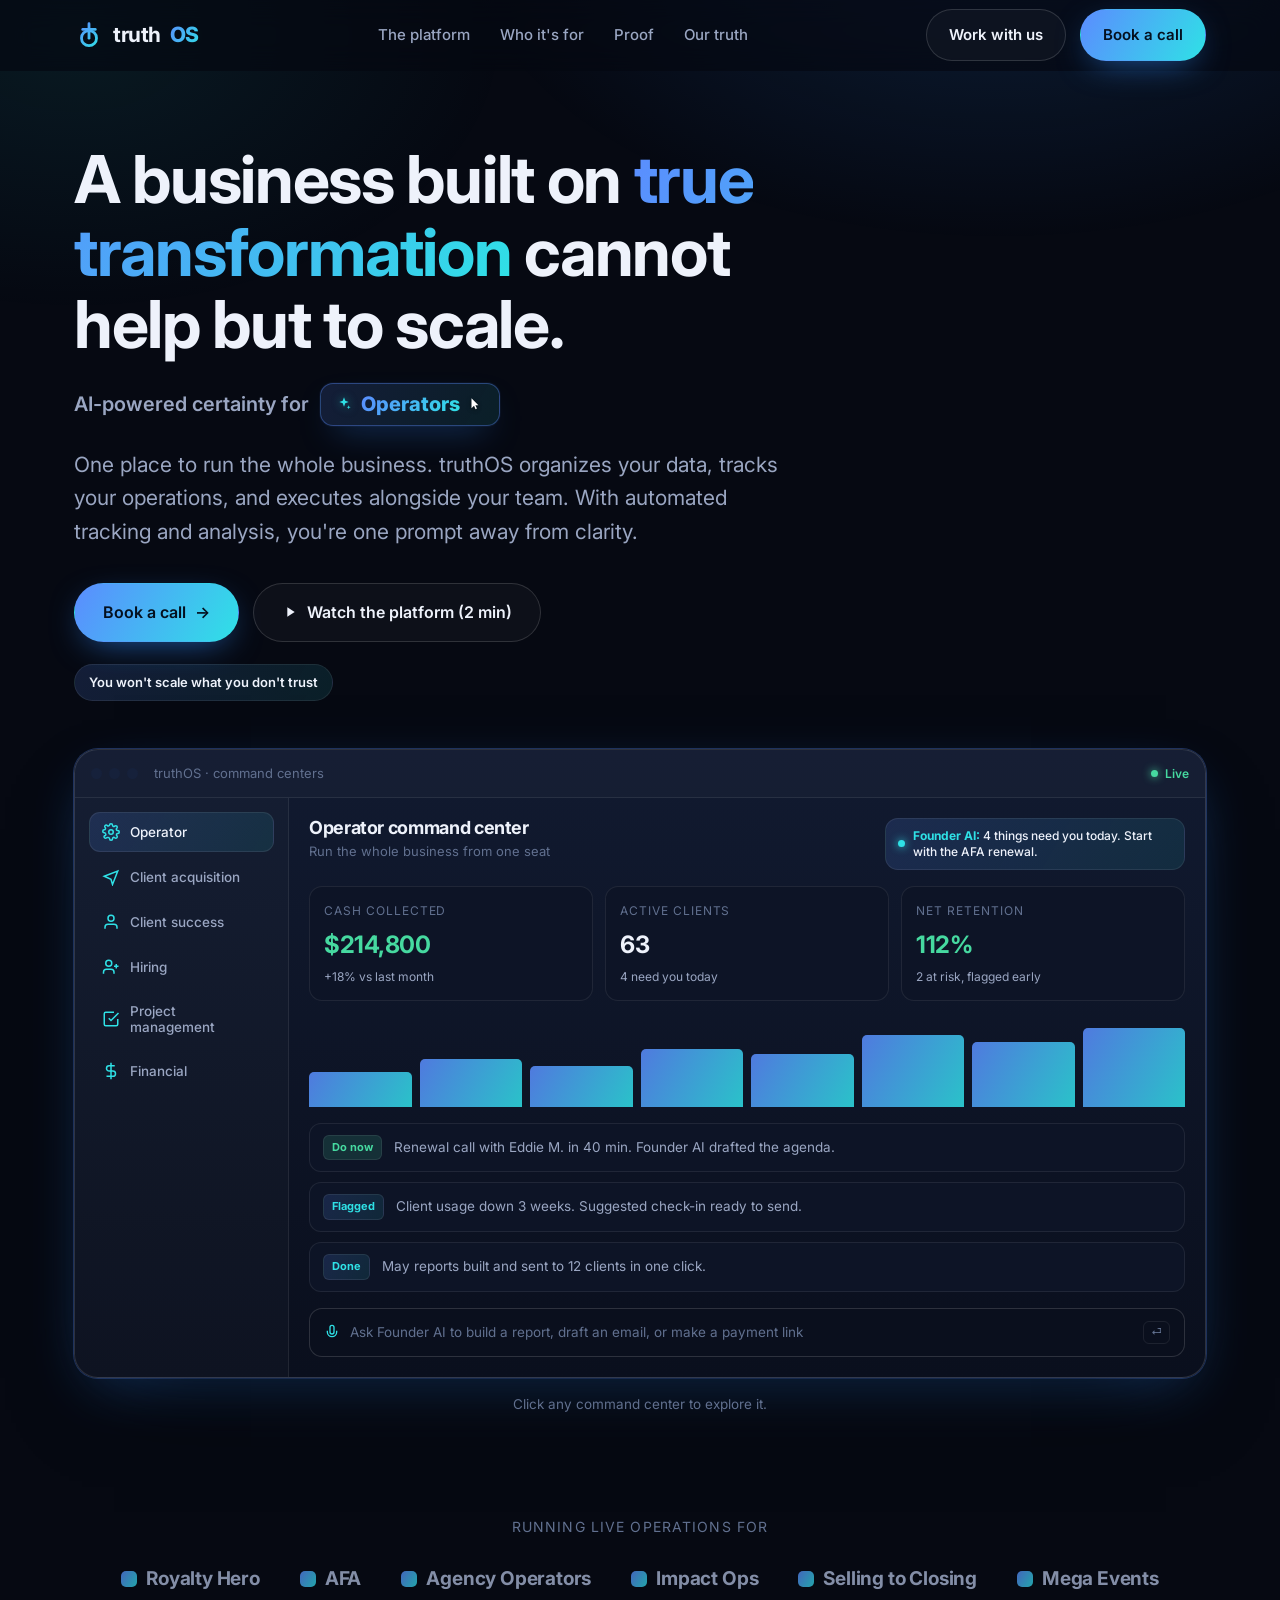
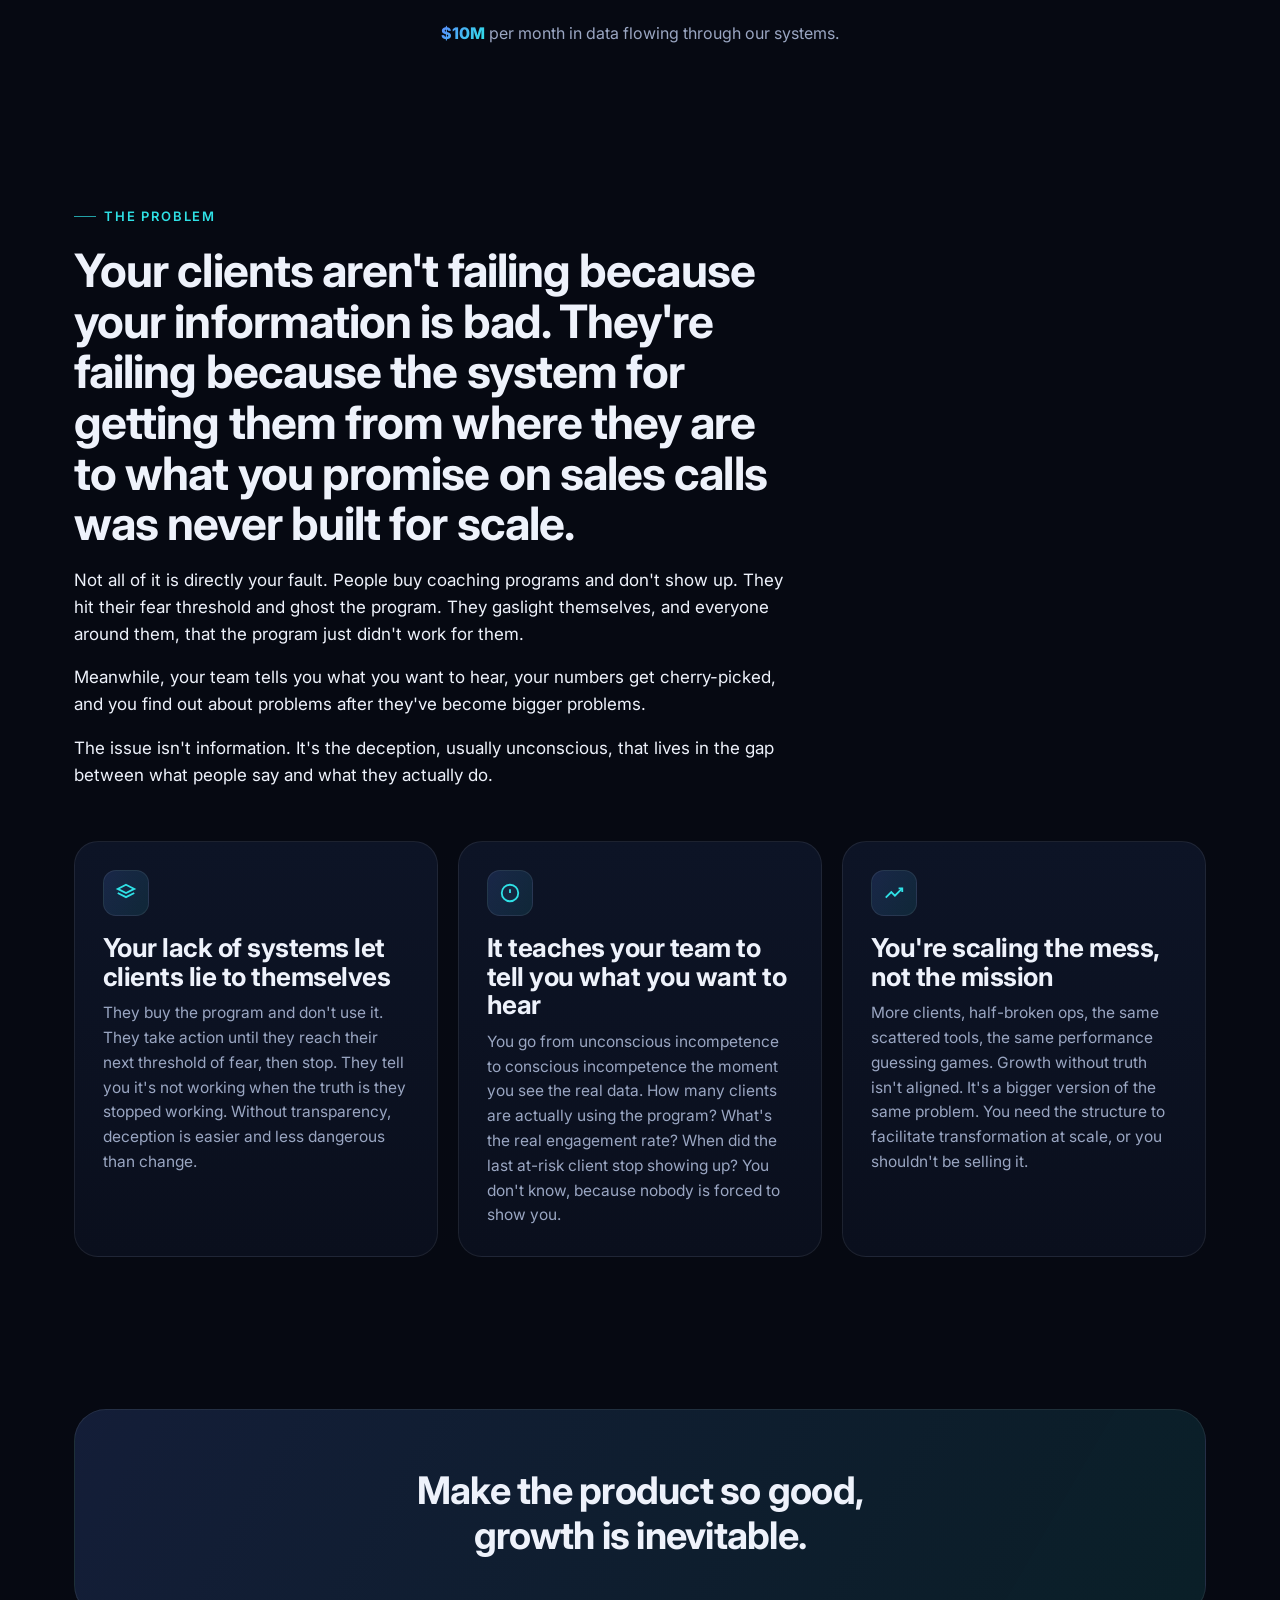
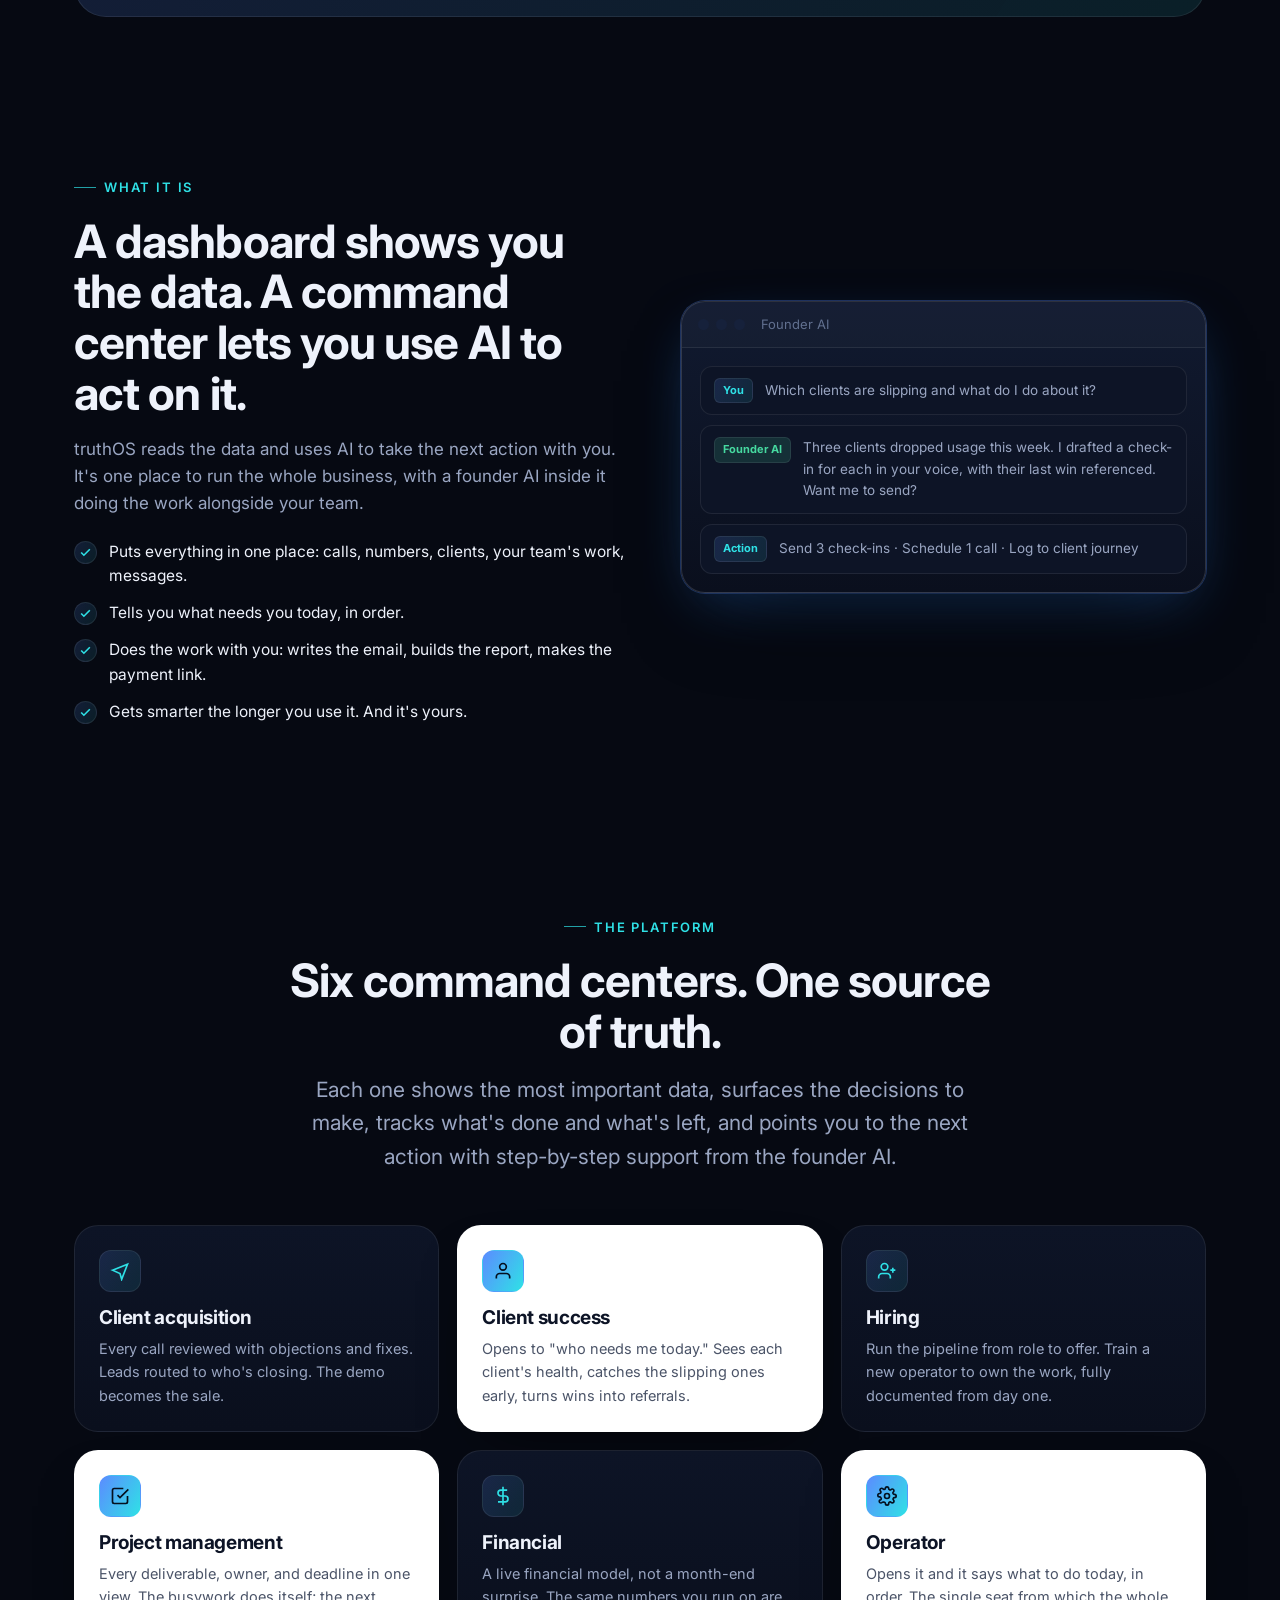
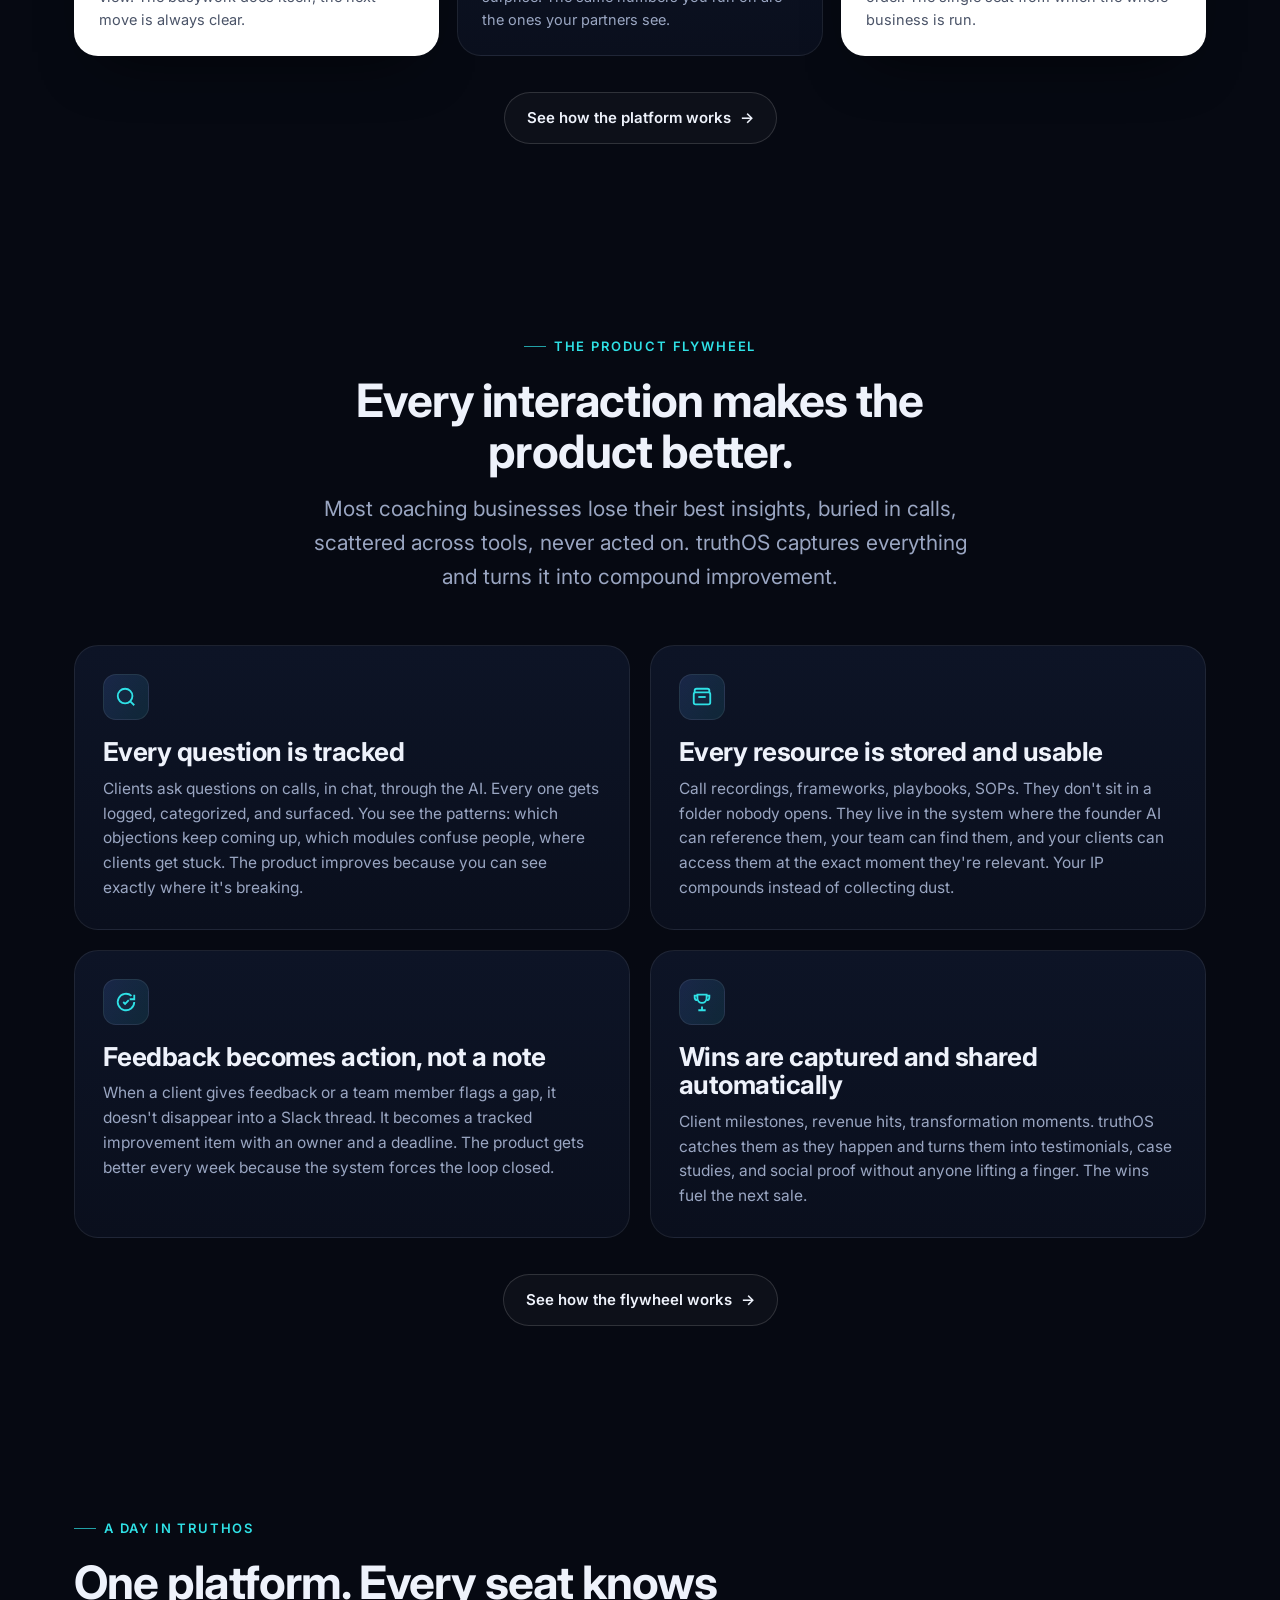
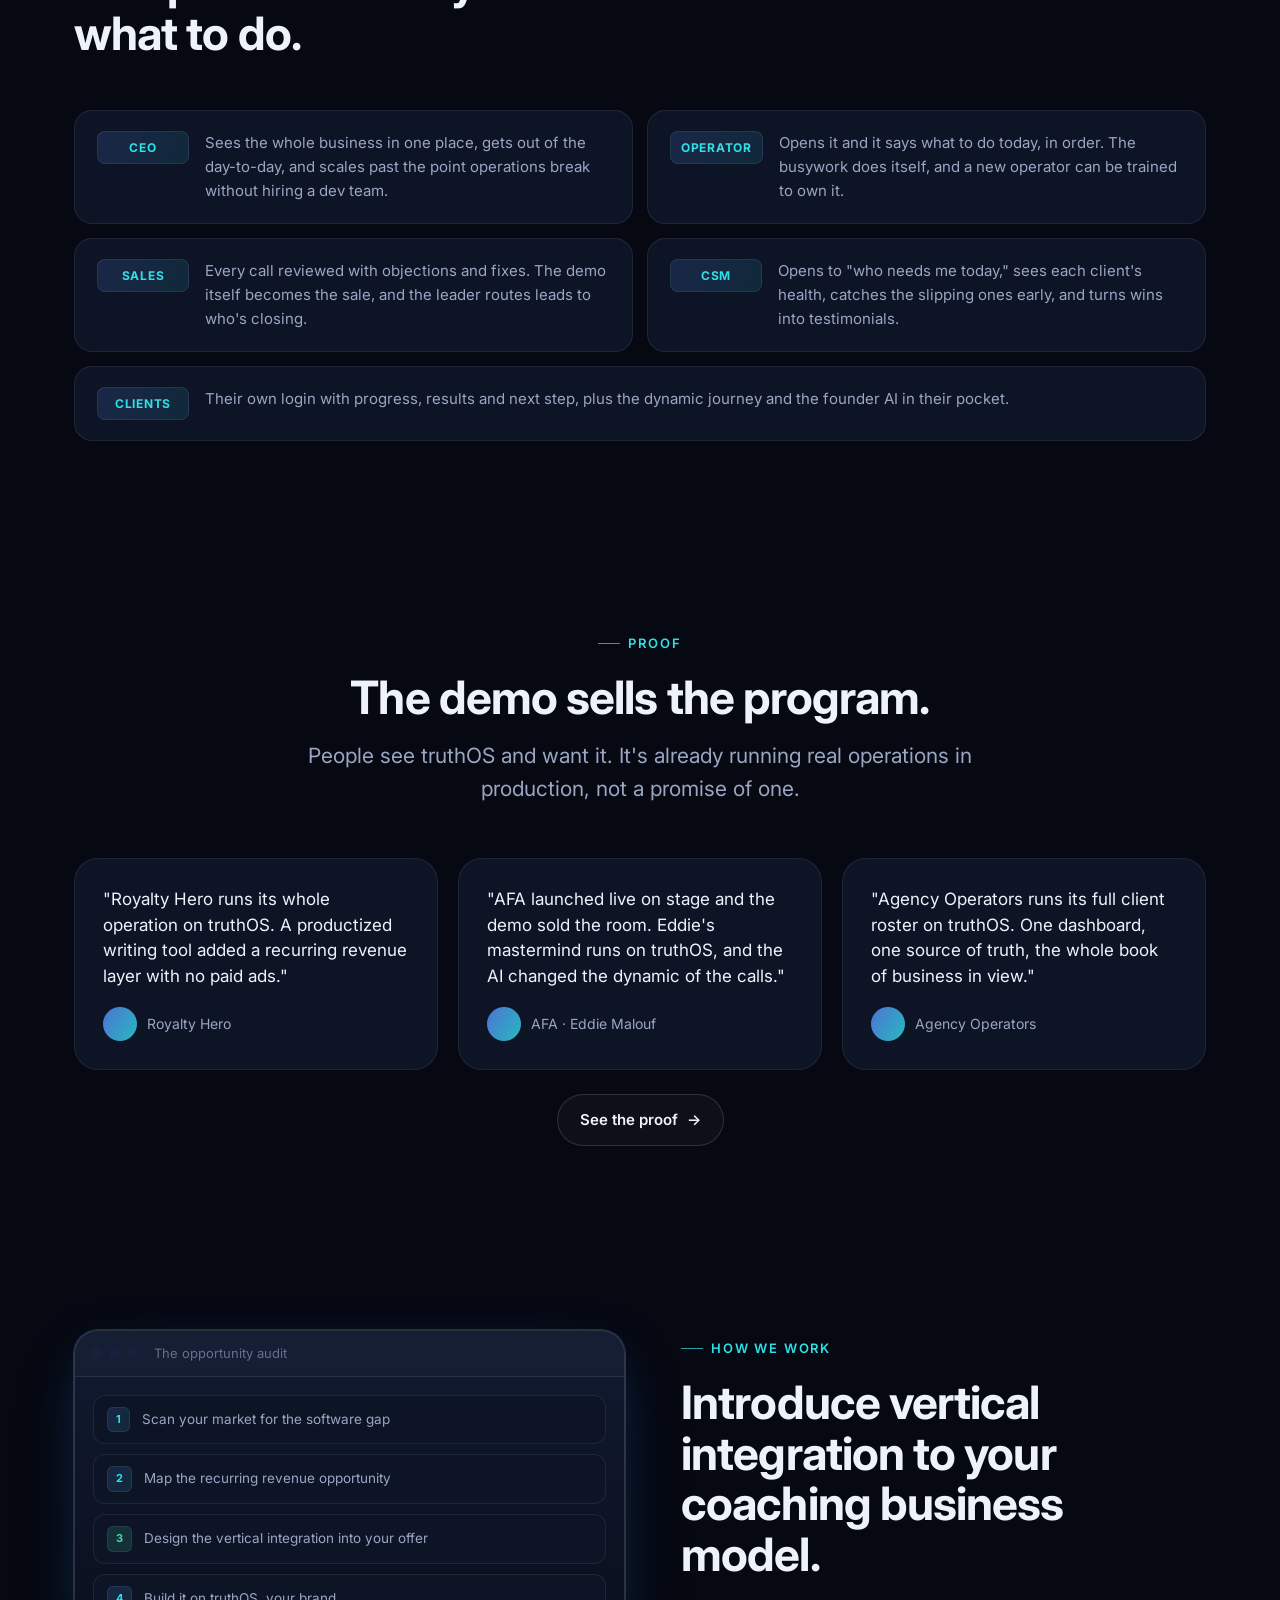
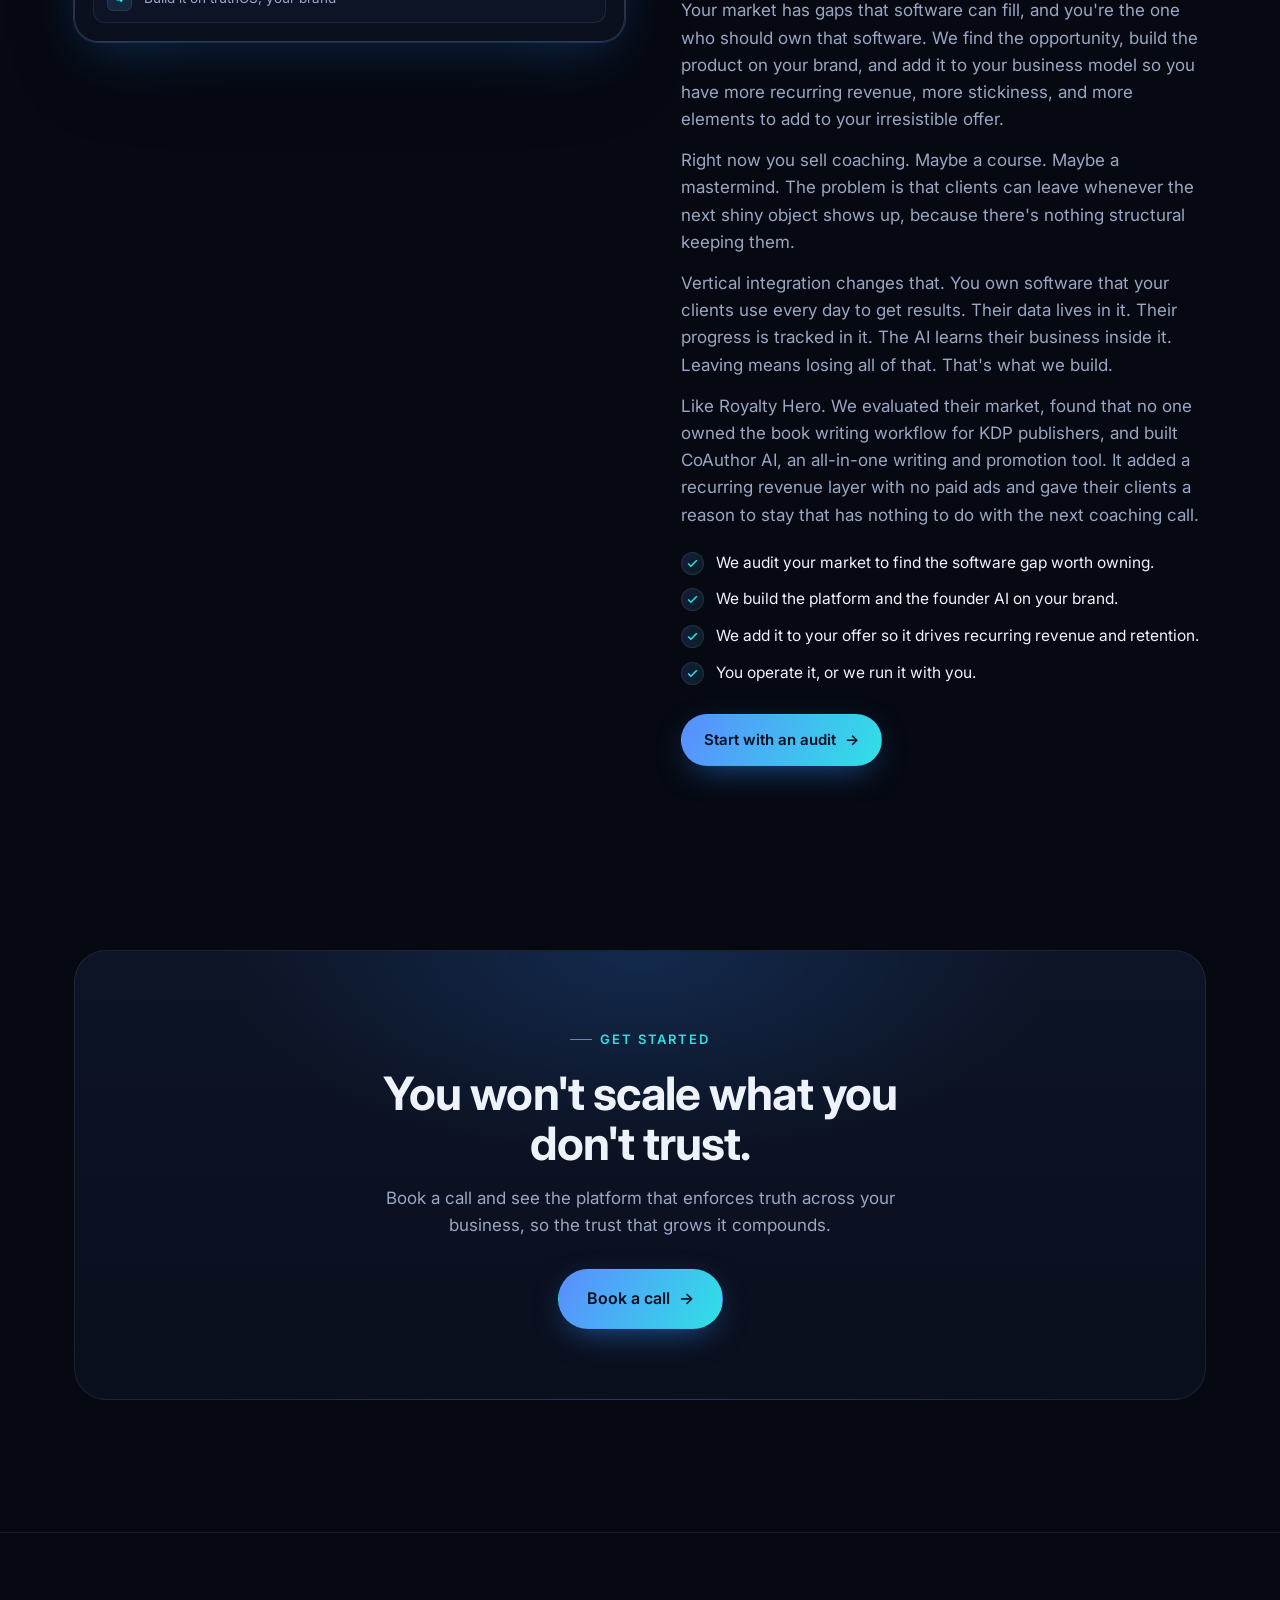
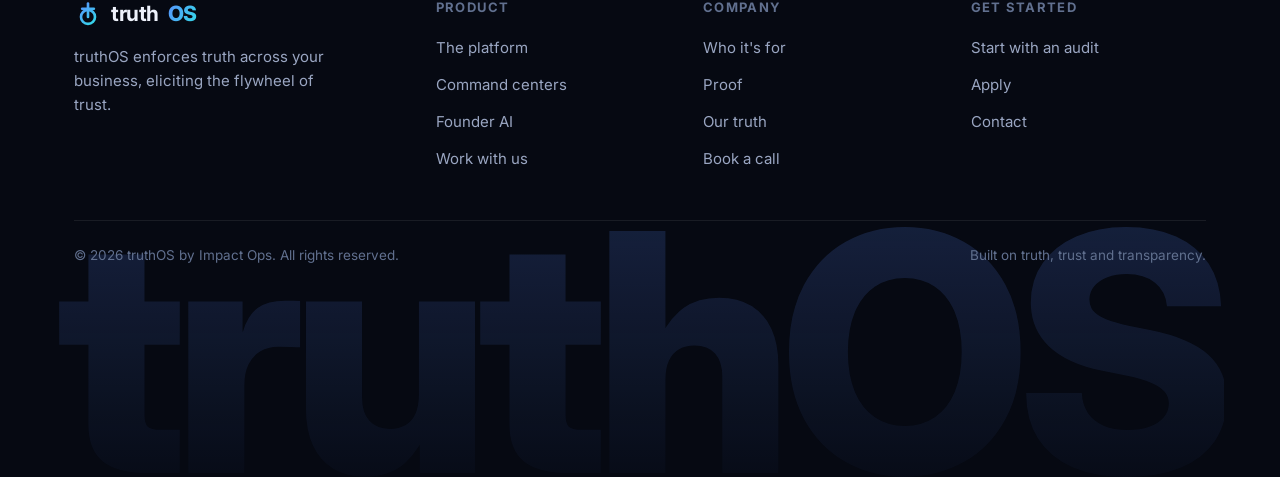
==== website/preview/index.html @ f16d533a "Mix white-backed cards into the command-center grid to break up the dark wall Co-Authored-By: Claude" ====
<!DOCTYPE html>
<html lang="en">
<head>
  <meta charset="UTF-8" />
  <meta name="viewport" content="width=device-width, initial-scale=1.0" />
  <title>truthOS · built on truth, trust and transparency</title>
  <meta name="description" content="One place to run your coaching or agency business, with AI that helps you run it. truthOS enforces truth across your business, eliciting the flywheel of trust." />
  <link rel="preconnect" href="https://fonts.googleapis.com" />
  <link rel="preconnect" href="https://fonts.gstatic.com" crossorigin />
  <link href="https://fonts.googleapis.com/css2?family=Inter:wght@400;500;600;700;800&display=swap" rel="stylesheet" />
  <style>
/* ============================================================
   truthOS marketing site
   truthOS branding (dark navy + blue/cyan) on a Viktor-style
   structure: contained hero panel + overlapping product card,
   rounded cards, big gradient statement blocks, footer wordmark.
   ============================================================ */

/* ---------- Design tokens ---------- */
:root {
  /* Surfaces */
  --bg:        #060912;
  --bg-1:      #0a0f1d;
  --panel:     #0d1426;
  --panel-2:   #111a30;
  --panel-3:   #16213b;

  /* Lines */
  --line:      rgba(255, 255, 255, 0.08);
  --line-2:    rgba(255, 255, 255, 0.14);

  /* Text */
  --text:      #eef2fb;
  --muted:     #9aa6c2;
  --faint:     #61708f;

  /* truthOS blue */
  --blue:      #4f8cff;
  --cyan:      #2fe1e6;
  --grad:      linear-gradient(120deg, #5b8cff 0%, #2fe1e6 100%);
  --grad-soft: linear-gradient(120deg, rgba(91,140,255,0.16), rgba(47,225,230,0.10));
  --blue-glow: 0 0 0 1px rgba(91,140,255,0.30), 0 18px 60px -22px rgba(47,140,255,0.55);

  /* Status */
  --good:      #46d9a0;
  --warn:      #f5b452;
  --bad:       #ff6b7a;

  /* Geometry (Viktor-style rounded) */
  --r-sm: 12px;
  --r:    18px;
  --r-lg: 24px;
  --r-xl: 32px;

  --maxw: 1180px;
  --pad:  24px;

  --shadow:    0 40px 90px -40px rgba(0,0,0,0.8);
  --shadow-sm: 0 24px 60px -34px rgba(0,0,0,0.75);

  --font: "Inter", -apple-system, BlinkMacSystemFont, "Segoe UI", Roboto,
          Helvetica, Arial, sans-serif;
  --font-head: var(--font);
}

/* ---------- Reset ---------- */
*, *::before, *::after { box-sizing: border-box; margin: 0; padding: 0; }
html { scroll-behavior: smooth; -webkit-text-size-adjust: 100%; }
body {
  font-family: var(--font);
  background: var(--bg);
  color: var(--text);
  line-height: 1.6;
  font-size: 17px;
  -webkit-font-smoothing: antialiased;
  text-rendering: optimizeLegibility;
  overflow-x: hidden;
}
body::before {
  content: ""; position: fixed; inset: 0; z-index: -1; pointer-events: none;
  background:
    radial-gradient(900px 520px at 78% -8%, rgba(47,140,255,0.16), transparent 60%),
    radial-gradient(720px 460px at 6% 4%, rgba(47,225,230,0.08), transparent 60%);
}
a { color: inherit; text-decoration: none; }
img, svg { display: block; max-width: 100%; }
ul { list-style: none; }

/* ---------- Layout ---------- */
.wrap { width: 100%; max-width: var(--maxw); margin: 0 auto; padding: 0 var(--pad); }
section { position: relative; }
.section { padding: 92px 0; }
.section-sm { padding: 60px 0; }

.eyebrow {
  display: inline-flex; align-items: center; gap: 8px;
  font-size: 13px; font-weight: 600; letter-spacing: 0.14em;
  text-transform: uppercase; color: var(--cyan); margin-bottom: 18px;
}
.eyebrow::before { content: ""; width: 22px; height: 1px; background: var(--cyan); opacity: 0.7; }

h1, h2, h3, h4 { line-height: 1.1; font-weight: 700; letter-spacing: -0.02em; }
h1 { font-size: clamp(40px, 6vw, 66px); }
h2 { font-size: clamp(30px, 4vw, 46px); }
h3 { font-size: clamp(21px, 2.4vw, 26px); }

.lead { font-size: clamp(18px, 2vw, 21px); color: var(--muted); }
.muted { color: var(--muted); }
.faint { color: var(--faint); }
.center { text-align: center; }
.mx-auto { margin-left: auto; margin-right: auto; }
.maxw-680 { max-width: 680px; }
.maxw-760 { max-width: 760px; }
.gradient-text { background: var(--grad); -webkit-background-clip: text; background-clip: text; color: transparent; }
.section-head { max-width: 720px; margin-bottom: 52px; }
.section-head.center { margin-left: auto; margin-right: auto; }
.section-head p { margin-top: 16px; }

/* ---------- Buttons ---------- */
.btn {
  display: inline-flex; align-items: center; gap: 9px;
  font-size: 15px; font-weight: 600; padding: 13px 22px; border-radius: 999px;
  border: 1px solid transparent; cursor: pointer;
  transition: transform .16s ease, box-shadow .2s ease, background .2s ease, border-color .2s ease;
  white-space: nowrap;
}
.btn:active { transform: translateY(1px); }
.btn-primary { background: var(--grad); color: #04101f; box-shadow: 0 10px 34px -12px rgba(47,140,255,0.7); }
.btn-primary:hover { transform: translateY(-2px); box-shadow: 0 18px 44px -14px rgba(47,140,255,0.85); }
.btn-ghost { background: rgba(255,255,255,0.03); border-color: var(--line-2); color: var(--text); }
.btn-ghost:hover { background: rgba(255,255,255,0.07); border-color: var(--blue); }
.btn-lg { padding: 16px 28px; font-size: 16px; }
.btn .arrow { transition: transform .2s ease; }
.btn:hover .arrow { transform: translateX(3px); }

/* ---------- Navbar ---------- */
.nav {
  position: sticky; top: 0; z-index: 50;
  backdrop-filter: blur(14px); -webkit-backdrop-filter: blur(14px);
  background: rgba(6,9,18,0.66);
  border-bottom: 1px solid transparent;
  transition: border-color .25s ease, background .25s ease;
}
.nav.scrolled { border-bottom-color: var(--line); background: rgba(6,9,18,0.85); }
.nav-inner { height: 70px; display: flex; align-items: center; justify-content: space-between; gap: 24px; }
.brand { display: inline-flex; align-items: center; gap: 9px; font-weight: 700; font-size: 21px; letter-spacing: -0.02em; color: var(--text); }
.brand .dot { width: 22px; height: 22px; border-radius: 7px; background: var(--grad); box-shadow: 0 6px 18px -6px rgba(47,140,255,0.8); }
.brand-mark { width: 30px; height: 30px; display: block; flex: none; }
.footer .brand-mark { width: 28px; height: 28px; }
.brand b { font-weight: 800; }
.nav-links { display: flex; align-items: center; gap: 30px; }
.nav-links a { color: var(--muted); font-size: 15px; font-weight: 500; transition: color .15s ease; }
.nav-links a:hover, .nav-links a.active { color: var(--text); }
.nav-cta { display: flex; align-items: center; gap: 14px; }
.nav-toggle { display: none; background: none; border: 0; color: var(--text); cursor: pointer; padding: 8px; }
.nav-toggle svg { width: 26px; height: 26px; }

/* ---------- Hero (left-aligned truthOS hero) ---------- */
.hero { padding: 72px 0 48px; }
.hero h1 { max-width: 16ch; }
.hero .lead { max-width: 56ch; margin-top: 22px; }
.hero-cta { display: flex; flex-wrap: wrap; gap: 14px; margin-top: 34px; }
.hero-note { margin-top: 22px; display: flex; align-items: center; gap: 10px; flex-wrap: wrap; }

.pill {
  display: inline-flex; align-items: center; gap: 8px;
  font-size: 13px; font-weight: 600; padding: 7px 14px; border-radius: 999px;
  background: var(--grad-soft); border: 1px solid var(--line); color: var(--text);
}
.pill .led { width: 7px; height: 7px; border-radius: 50%; background: var(--good); box-shadow: 0 0 10px var(--good); }

/* hero bridge + AI role chip */
.hero-bridge { font-size: clamp(16px, 2vw, 20px); font-weight: 600; color: var(--muted); margin-top: 22px; display: flex; align-items: center; gap: 11px; flex-wrap: wrap; }
.role-chip {
  display: inline-flex; align-items: center; gap: 9px;
  padding: 9px 15px; border-radius: 13px;
  background: var(--grad-soft); border: 1px solid rgba(91,140,255,0.38);
  box-shadow: 0 0 0 1px rgba(91,140,255,0.06), 0 14px 34px -16px rgba(47,140,255,0.65);
  line-height: 1.15;
}
.role-chip .ai-spark { width: 16px; height: 16px; color: var(--cyan); flex: none; filter: drop-shadow(0 0 5px rgba(47,225,230,0.55)); }
.role-chip .rotator { display: inline-block; transition: opacity .25s ease; font-weight: 800; background: var(--grad); -webkit-background-clip: text; background-clip: text; color: transparent; }
a.role-chip { cursor: pointer; text-decoration: none; transition: transform .15s ease, border-color .2s ease, box-shadow .2s ease; }
a.role-chip:hover { transform: translateY(-1px); border-color: rgba(91,140,255,0.6); box-shadow: 0 0 0 1px rgba(91,140,255,0.12), 0 18px 40px -16px rgba(47,140,255,0.8); }
.role-chip .cursor-ico { width: 15px; height: 15px; flex: none; color: #fff; filter: drop-shadow(0 1px 2px rgba(0,0,0,0.6)); animation: cursornudge 1.7s ease-in-out infinite; }
a.role-chip:hover .cursor-ico { animation: none; transform: translate(1px, 1px); }
@keyframes cursornudge { 0%, 70%, 100% { transform: translate(0, 0); } 78% { transform: translate(1.5px, 1.5px) scale(0.9); } 86% { transform: translate(0, 0); } }

/* console overlap onto hero panel */
.hero-overlap { margin-top: -96px; position: relative; z-index: 5; }

/* ---------- Generic cards / grids ---------- */
.grid { display: grid; gap: 20px; }
.grid-2 { grid-template-columns: repeat(2, 1fr); }
.grid-3 { grid-template-columns: repeat(3, 1fr); }
.grid-4 { grid-template-columns: repeat(4, 1fr); }

.card {
  background: linear-gradient(180deg, var(--panel), var(--bg-1));
  border: 1px solid var(--line); border-radius: var(--r-lg); padding: 28px;
  transition: border-color .2s ease, transform .2s ease;
}
.card:hover { border-color: var(--line-2); transform: translateY(-3px); }
.card h3 { margin-bottom: 10px; }
.card p { color: var(--muted); font-size: 15.5px; }
.card .ico { width: 46px; height: 46px; border-radius: 13px; display: grid; place-items: center; background: var(--grad-soft); border: 1px solid var(--line); margin-bottom: 18px; color: var(--cyan); }
.card .ico svg { width: 22px; height: 22px; }
.card .num { font-size: 13px; font-weight: 700; color: var(--cyan); letter-spacing: 0.1em; }

/* ---------- Product mockups ---------- */
.mock { background: linear-gradient(180deg, var(--panel-2), var(--bg-1)); border: 1px solid var(--line-2); border-radius: var(--r-lg); overflow: hidden; box-shadow: var(--shadow), var(--blue-glow); }
.mock-bar { display: flex; align-items: center; gap: 10px; padding: 12px 16px; border-bottom: 1px solid var(--line); background: rgba(255,255,255,0.02); }
.mock-bar .dots { display: flex; gap: 7px; }
.mock-bar .dots i { width: 11px; height: 11px; border-radius: 50%; background: var(--panel-3); display: block; }
.mock-bar .title { font-size: 13px; color: var(--faint); margin-left: 6px; }
.mock-body { padding: 18px; }
.mock-grid { display: grid; grid-template-columns: 200px 1fr; gap: 16px; }
.mock-side { display: flex; flex-direction: column; gap: 7px; }
.mock-side .item { font-size: 13px; color: var(--muted); padding: 9px 12px; border-radius: 9px; display: flex; align-items: center; gap: 9px; }
.mock-side .item.on { background: var(--grad-soft); color: var(--text); border: 1px solid var(--line); }
.mock-side .item .d { width: 7px; height: 7px; border-radius: 2px; background: var(--blue); }

.stat-row { display: grid; grid-template-columns: repeat(3, 1fr); gap: 12px; margin-bottom: 14px; }
.stat-box { background: var(--panel); border: 1px solid var(--line); border-radius: 13px; padding: 14px; }
.stat-box .k { font-size: 12px; color: var(--faint); text-transform: uppercase; letter-spacing: 0.08em; }
.stat-box .v { font-size: 24px; font-weight: 700; margin-top: 6px; letter-spacing: -0.02em; }
.stat-box .v.up { color: var(--good); }
.stat-box .tiny { font-size: 12px; color: var(--muted); margin-top: 2px; }

.bars { display: flex; align-items: flex-end; gap: 8px; height: 92px; padding-top: 10px; }
.bars .b { flex: 1; background: var(--grad); border-radius: 5px 5px 0 0; opacity: 0.85; }

.feed { display: flex; flex-direction: column; gap: 10px; }
.feed .row { display: flex; align-items: center; gap: 12px; background: var(--panel); border: 1px solid var(--line); border-radius: 12px; padding: 11px 13px; font-size: 13.5px; }
.feed .row .badge { font-size: 11px; font-weight: 700; padding: 3px 8px; border-radius: 6px; background: var(--grad-soft); color: var(--cyan); border: 1px solid var(--line); }
.feed .row .badge.now { background: rgba(70,217,160,0.14); color: var(--good); }
.feed .row .grow { flex: 1; color: var(--muted); }

/* ---------- Interactive command-center console ---------- */
.console { background: linear-gradient(180deg, var(--panel-2), var(--bg-1)); border: 1px solid var(--line-2); border-radius: var(--r-lg); overflow: hidden; box-shadow: var(--shadow), var(--blue-glow); }
.console-bar { display: flex; align-items: center; gap: 10px; padding: 13px 16px; border-bottom: 1px solid var(--line); background: rgba(255,255,255,0.02); }
.console-bar .dots { display: flex; gap: 7px; }
.console-bar .dots i { width: 11px; height: 11px; border-radius: 50%; background: var(--panel-3); display: block; }
.console-bar .title { font-size: 13px; color: var(--faint); margin-left: 6px; }
.console-bar .live { margin-left: auto; display: inline-flex; align-items: center; gap: 7px; font-size: 12px; font-weight: 600; color: var(--good); }
.console-bar .live .led { width: 7px; height: 7px; border-radius: 50%; background: var(--good); box-shadow: 0 0 9px var(--good); }
.console-grid { display: grid; grid-template-columns: 214px 1fr; min-height: 430px; }
.console-side { border-right: 1px solid var(--line); padding: 14px; display: flex; flex-direction: column; gap: 5px; background: rgba(255,255,255,0.015); }
.console-side .cc-btn { display: flex; align-items: center; gap: 10px; width: 100%; text-align: left; font-family: inherit; font-size: 13.5px; font-weight: 500; color: var(--muted); background: transparent; border: 1px solid transparent; border-radius: 11px; padding: 10px 12px; cursor: pointer; transition: color .15s, background .15s, border-color .15s; }
.console-side .cc-btn:hover { color: var(--text); background: rgba(255,255,255,0.04); }
.console-side .cc-btn.active { color: var(--text); background: var(--grad-soft); border-color: var(--line); }
.console-side .cc-btn .gi { width: 18px; height: 18px; flex: none; color: var(--cyan); }
.console-main { padding: 20px; }
.cc-panel { display: none; }
.cc-panel.active { display: block; animation: ccfade .35s ease; }
@keyframes ccfade { from { opacity: 0; transform: translateY(8px); } to { opacity: 1; transform: none; } }
.cc-head { display: flex; align-items: flex-start; justify-content: space-between; gap: 14px; margin-bottom: 16px; }
.cc-head h4 { font-size: 18px; font-weight: 700; letter-spacing: -0.02em; }
.cc-head .sub { font-size: 13px; color: var(--faint); margin-top: 3px; }
.ai-chip { display: inline-flex; align-items: center; gap: 8px; font-size: 12px; font-weight: 500; color: var(--text); background: var(--grad-soft); border: 1px solid var(--line); padding: 9px 12px; border-radius: 13px; max-width: 300px; line-height: 1.35; }
.ai-chip .d { width: 7px; height: 7px; border-radius: 50%; background: var(--cyan); box-shadow: 0 0 8px var(--cyan); flex: none; }
.ai-chip b { color: var(--cyan); font-weight: 700; }
.console-ask { display: flex; align-items: center; gap: 10px; margin-top: 16px; border: 1px solid var(--line-2); border-radius: 13px; padding: 12px 14px; background: var(--bg-1); color: var(--faint); font-size: 13.5px; }
.console-ask svg { width: 16px; height: 16px; color: var(--cyan); flex: none; }
.console-ask .k { margin-left: auto; font-size: 11px; color: var(--faint); border: 1px solid var(--line); border-radius: 6px; padding: 2px 7px; }

/* ---------- Split ---------- */
.split { display: grid; grid-template-columns: 1.05fr 1fr; gap: 56px; align-items: center; }
.split.rev .split-text { order: 2; }
.split-text h2 { margin-bottom: 18px; }
.split-text p { color: var(--muted); margin-bottom: 14px; }
.checklist { margin-top: 22px; display: flex; flex-direction: column; gap: 12px; }
.checklist li { display: flex; gap: 12px; align-items: flex-start; font-size: 15.5px; color: var(--text); }
.checklist li .ck { flex: none; width: 23px; height: 23px; border-radius: 50%; background: var(--grad-soft); border: 1px solid var(--line); display: grid; place-items: center; color: var(--cyan); margin-top: 1px; }
.checklist li .ck svg { width: 13px; height: 13px; }

/* ---------- Command centers grid ---------- */
.cc-grid { display: grid; grid-template-columns: repeat(3, 1fr); gap: 18px; }
.cc { background: linear-gradient(180deg, var(--panel), var(--bg-1)); border: 1px solid var(--line); border-radius: var(--r-lg); padding: 24px; transition: border-color .2s, transform .2s; }
.cc:hover { border-color: var(--line-2); transform: translateY(-3px); }
.cc .ic { width: 42px; height: 42px; border-radius: 12px; background: var(--grad-soft); border: 1px solid var(--line); display: grid; place-items: center; color: var(--cyan); margin-bottom: 16px; }
.cc .ic svg { width: 20px; height: 20px; }
.cc h3 { font-size: 19px; margin-bottom: 8px; }
.cc p { font-size: 14.5px; color: var(--muted); }
/* mix in some white-backed cards to break up the grid */
.cc-grid .cc:nth-child(even) { background: #ffffff; border-color: transparent; box-shadow: 0 26px 60px -30px rgba(0,0,0,0.72); }
.cc-grid .cc:nth-child(even) h3 { color: #0d1426; }
.cc-grid .cc:nth-child(even) p { color: #4b5468; }
.cc-grid .cc:nth-child(even) .ic { background: var(--grad); border-color: transparent; color: #04101f; }

/* ---------- Statement / big quote ---------- */
.statement { border: 1px solid var(--line); border-radius: var(--r-xl); background: var(--grad-soft); padding: 58px 48px; text-align: center; }
.statement p { font-size: clamp(24px, 3.4vw, 38px); font-weight: 700; letter-spacing: -0.02em; line-height: 1.18; max-width: 20ch; margin: 0 auto; }

/* ---------- Logos strip ---------- */
.logos { display: flex; flex-wrap: wrap; align-items: center; justify-content: center; gap: 18px 40px; }
.logos .logo { font-size: 19px; font-weight: 700; letter-spacing: -0.01em; color: var(--muted); opacity: 0.85; display: inline-flex; align-items: center; gap: 9px; }
.logos .logo .mk { width: 16px; height: 16px; border-radius: 5px; background: var(--grad); opacity: 0.85; }

/* ---------- Role table ---------- */
.roles { display: grid; grid-template-columns: repeat(2, 1fr); gap: 14px; }
.role { display: flex; gap: 16px; align-items: flex-start; border: 1px solid var(--line); border-radius: var(--r); background: var(--panel); padding: 20px 22px; }
.role .tag { flex: none; font-size: 12px; font-weight: 700; letter-spacing: 0.06em; text-transform: uppercase; color: var(--cyan); background: var(--grad-soft); border: 1px solid var(--line); padding: 6px 10px; border-radius: 8px; min-width: 92px; text-align: center; }
.role p { font-size: 15px; color: var(--muted); }

/* ---------- Avatar blocks ---------- */
.avatar { border: 1px solid var(--line); border-radius: var(--r-lg); background: linear-gradient(180deg, var(--panel), var(--bg-1)); padding: 32px; }
.avatar h3 { margin-bottom: 6px; }
.avatar .who { font-size: 14px; color: var(--cyan); font-weight: 600; margin-bottom: 18px; }
.avatar .pp { font-size: 14px; color: var(--faint); text-transform: uppercase; letter-spacing: 0.08em; margin: 16px 0 6px; }
.avatar p { color: var(--muted); font-size: 15px; }
.avatar .answer { color: var(--text); }

/* ---------- Pricing / work-with-us ---------- */
.price-grid { display: grid; grid-template-columns: 1.1fr 1fr; gap: 22px; align-items: stretch; }
.price { border: 1px solid var(--line); border-radius: var(--r-xl); background: linear-gradient(180deg, var(--panel), var(--bg-1)); padding: 36px; display: flex; flex-direction: column; }
.price.feature { border-color: rgba(91,140,255,0.4); box-shadow: var(--blue-glow); }
.price .name { font-size: 14px; font-weight: 700; letter-spacing: 0.06em; text-transform: uppercase; color: var(--cyan); }
.price .amt { font-size: 40px; font-weight: 800; letter-spacing: -0.03em; margin: 14px 0 4px; }
.price .amt span { font-size: 17px; font-weight: 600; color: var(--muted); }
.price .sub { color: var(--muted); font-size: 15px; }
.price .divider { height: 1px; background: var(--line); margin: 24px 0; }
.price ul { display: flex; flex-direction: column; gap: 12px; margin-bottom: 28px; }
.price li { display: flex; gap: 11px; font-size: 15px; color: var(--text); }
.price li .ck { flex: none; color: var(--cyan); margin-top: 3px; }
.price li .ck svg { width: 15px; height: 15px; }
.price .btn { margin-top: auto; width: 100%; justify-content: center; }

.include { border: 1px solid var(--line); border-radius: var(--r-lg); background: var(--panel); padding: 28px 30px; }
.include-grid { display: grid; grid-template-columns: repeat(2, 1fr); gap: 12px 28px; }
.include-grid li { display: flex; gap: 10px; font-size: 15px; color: var(--muted); }
.include-grid li .ck { color: var(--cyan); flex: none; margin-top: 3px; }
.include-grid li .ck svg { width: 15px; height: 15px; }

/* ---------- Funnel steps ---------- */
.funnel { display: grid; grid-template-columns: repeat(4, 1fr); gap: 14px; }
.fstep { border: 1px solid var(--line); border-radius: var(--r); background: var(--panel); padding: 20px; }
.fstep .price-tag { font-size: 26px; font-weight: 800; color: var(--text); letter-spacing: -0.02em; }
.fstep .lbl { font-size: 14px; color: var(--muted); margin-top: 6px; }
.fstep .num { font-size: 13px; font-weight: 700; color: var(--cyan); letter-spacing: 0.1em; }

/* ---------- Guarantee band ---------- */
.guarantee { border: 1px solid rgba(70,217,160,0.3); border-radius: var(--r-xl); background: linear-gradient(120deg, rgba(70,217,160,0.10), rgba(47,225,230,0.06)); padding: 40px 44px; display: flex; gap: 28px; align-items: center; }
.guarantee .seal { flex: none; width: 76px; height: 76px; border-radius: 50%; border: 2px solid var(--good); display: grid; place-items: center; color: var(--good); }
.guarantee .seal svg { width: 34px; height: 34px; }
.guarantee h3 { margin-bottom: 8px; }
.guarantee p { color: var(--muted); }

/* ---------- Stat band ---------- */
.statband { display: grid; grid-template-columns: repeat(3, 1fr); gap: 24px; text-align: center; }
.statband .s .big { font-size: clamp(34px, 5vw, 52px); font-weight: 800; letter-spacing: -0.03em; }
.statband .s .lab { color: var(--muted); font-size: 15px; margin-top: 4px; }

/* ---------- Quote cards ---------- */
.quote { border: 1px solid var(--line); border-radius: var(--r-lg); background: var(--panel); padding: 28px; }
.quote p { font-size: 17px; color: var(--text); line-height: 1.5; }
.quote .by { margin-top: 18px; font-size: 14px; color: var(--muted); display: flex; align-items: center; gap: 10px; }
.quote .by .av { width: 34px; height: 34px; border-radius: 50%; background: var(--grad); opacity: 0.8; }

/* ---------- CTA band ---------- */
.cta-band { border: 1px solid var(--line); border-radius: var(--r-xl); background: radial-gradient(600px 300px at 50% 0%, rgba(47,140,255,0.18), transparent 70%), linear-gradient(180deg, var(--panel), var(--bg-1)); padding: 70px 40px; text-align: center; }
.cta-band h2 { max-width: 18ch; margin: 0 auto 16px; }
.cta-band p { color: var(--muted); max-width: 52ch; margin: 0 auto 30px; }

/* ---------- Forms ---------- */
.form { border: 1px solid var(--line); border-radius: var(--r-lg); background: var(--panel); padding: 32px; }
.field { margin-bottom: 18px; }
.field label { display: block; font-size: 14px; font-weight: 600; margin-bottom: 8px; }
.field input, .field select, .field textarea { width: 100%; font-family: inherit; font-size: 15px; color: var(--text); background: var(--bg-1); border: 1px solid var(--line-2); border-radius: 12px; padding: 13px 15px; transition: border-color .15s ease; }
.field input::placeholder, .field textarea::placeholder { color: var(--faint); }
.field input:focus, .field select:focus, .field textarea:focus { outline: none; border-color: var(--blue); }
.field textarea { resize: vertical; min-height: 110px; }
.form .row2 { display: grid; grid-template-columns: 1fr 1fr; gap: 18px; }

/* ---------- Footer ---------- */
.footer { border-top: 1px solid var(--line); padding: 64px 0 210px; margin-top: 40px; position: relative; overflow: hidden; }
.footer .wrap { position: relative; z-index: 1; }
.footer-top { display: grid; grid-template-columns: 1.4fr 1fr 1fr 1fr; gap: 32px; margin-bottom: 48px; }
.footer .brand { margin-bottom: 14px; }
.footer .blurb { color: var(--muted); font-size: 15px; max-width: 30ch; }
.footer h5 { font-size: 13px; text-transform: uppercase; letter-spacing: 0.1em; color: var(--faint); margin-bottom: 16px; }
.footer ul { display: flex; flex-direction: column; gap: 10px; }
.footer ul a { color: var(--muted); font-size: 15px; transition: color .15s; }
.footer ul a:hover { color: var(--text); }
.footer-bot { display: flex; justify-content: space-between; align-items: center; gap: 16px; border-top: 1px solid var(--line); padding-top: 24px; font-size: 13.5px; color: var(--faint); flex-wrap: wrap; }
/* giant faded wordmark watermark */
.footer::before {
  content: "truthOS";
  position: absolute; left: 50%; bottom: -42px; transform: translateX(-50%);
  font-weight: 800; font-size: clamp(120px, 26vw, 360px); line-height: 1;
  letter-spacing: -0.04em; white-space: nowrap;
  background: linear-gradient(180deg, rgba(91,140,255,0.20), rgba(47,225,230,0));
  -webkit-background-clip: text; background-clip: text; color: transparent;
  pointer-events: none; z-index: 0;
}

/* ---------- Reveal animation ---------- */
.reveal { opacity: 0; transform: translateY(18px); transition: opacity .6s ease, transform .6s ease; }
.reveal.in { opacity: 1; transform: none; }

/* ---------- Responsive ---------- */
@media (max-width: 980px) {
  .split { grid-template-columns: 1fr; gap: 36px; }
  .split.rev .split-text { order: 0; }
  .cc-grid, .grid-3 { grid-template-columns: repeat(2, 1fr); }
  .grid-4, .funnel { grid-template-columns: repeat(2, 1fr); }
  .price-grid { grid-template-columns: 1fr; }
  .footer-top { grid-template-columns: 1fr 1fr; }
  .statband { grid-template-columns: 1fr; gap: 32px; }
  .mock-grid { grid-template-columns: 1fr; }
  .mock-side { flex-direction: row; flex-wrap: wrap; }
}
@media (max-width: 720px) {
  body { font-size: 16px; }
  .section { padding: 64px 0; }
  .hero-panel { padding: 56px 22px 110px; }
  .nav-links { display: none; }
  .nav-links.open { display: flex; flex-direction: column; align-items: flex-start; gap: 4px; position: absolute; top: 70px; left: 0; right: 0; background: rgba(6,9,18,0.97); border-bottom: 1px solid var(--line); padding: 16px var(--pad) 22px; }
  .nav-links.open a { padding: 10px 0; width: 100%; font-size: 17px; }
  .nav-toggle { display: inline-flex; }
  .nav-cta .btn-ghost { display: none; }
  .grid-2, .grid-3, .grid-4, .cc-grid, .roles, .include-grid, .funnel { grid-template-columns: 1fr; }
  .statement { padding: 40px 24px; }
  .guarantee { flex-direction: column; text-align: center; }
  .form .row2 { grid-template-columns: 1fr; }
  .footer-top { grid-template-columns: 1fr 1fr; }
  .console-grid { grid-template-columns: 1fr; min-height: 0; }
  .console-side { flex-direction: row; overflow-x: auto; border-right: 0; border-bottom: 1px solid var(--line); }
  .console-side .cc-btn { white-space: nowrap; }
  .hero-overlap { margin-top: -70px; }
}

</style>
</head>
<body>

  <!-- ===== NAV ===== -->
  <header class="nav">
    <div class="wrap nav-inner">
      <a class="brand" href="index.html"><svg class="brand-mark" xmlns="http://www.w3.org/2000/svg" viewBox="0 0 96 96" fill="none" role="img" aria-label="truthOS">
  <defs>
    <linearGradient id="tos-grad" x1="14" y1="12" x2="82" y2="84" gradientUnits="userSpaceOnUse">
      <stop stop-color="#5b8cff"/>
      <stop offset="1" stop-color="#2fe1e6"/>
    </linearGradient>
  </defs>
  <g stroke="url(#tos-grad)" stroke-width="9" stroke-linecap="round" stroke-linejoin="round">
    <circle cx="48" cy="58" r="24"/>
    <path d="M48 12 V58"/>
    <path d="M28 30 H68"/>
  </g>
</svg>truth<b class="gradient-text">OS</b></a>
      <nav class="nav-links">
        <a href="platform.html">The platform</a>
        <a href="who-its-for.html">Who it's for</a>
        <a href="proof.html">Proof</a>
        <a href="about.html">Our truth</a>
      </nav>
      <div class="nav-cta">
        <a class="btn btn-ghost" href="pricing.html">Work with us</a>
        <a class="btn btn-primary" href="book-a-call.html">Book a call</a>
        <button class="nav-toggle" aria-label="Menu">
          <svg viewBox="0 0 24 24" fill="none" stroke="currentColor" stroke-width="2"><path d="M3 6h18M3 12h18M3 18h18"/></svg>
        </button>
      </div>
    </div>
  </header>

  <main>

    <!-- ===== HERO ===== -->
    <section class="hero">
      <div class="wrap">
        <h1>A business built on <span class="gradient-text">true transformation</span> cannot help but to scale.</h1>
        <p class="hero-bridge"><span>AI-powered certainty for</span>
          <a class="role-chip" href="#demo" aria-label="Explore the live demo">
            <svg class="ai-spark" viewBox="0 0 24 24" fill="currentColor" aria-hidden="true"><path d="M12 2l1.9 5.1L19 9l-5.1 1.9L12 16l-1.9-5.1L5 9l5.1-1.9z"/><path d="M19 14l.8 2.2L22 17l-2.2.8L19 20l-.8-2.2L16 17l2.2-.8z"/></svg>
            <span class="rotator" data-words="CEOs,Operators,Revenue leaders,Product teams,Coaches">CEOs</span>
            <svg class="cursor-ico" viewBox="0 0 24 24" fill="currentColor" aria-hidden="true"><path d="M4 2L4 18L8 14L10.5 19.5L12.7 18.4L10.2 13L15 13Z"/></svg>
          </a>
        </p>
        <p class="lead">One place to run the whole business. truthOS organizes your data, tracks your operations, and executes alongside your team. With automated tracking and analysis, you're one prompt away from clarity.</p>
        <div class="hero-cta">
          <a class="btn btn-primary btn-lg" href="book-a-call.html">Book a call <span class="arrow">&rarr;</span></a>
          <!-- TODO: link "Watch the platform" to the 2-min platform video once it exists -->
          <a class="btn btn-ghost btn-lg" href="#">
            <svg width="16" height="16" viewBox="0 0 24 24" fill="currentColor" aria-hidden="true"><path d="M8 5v14l11-7z"/></svg>
            Watch the platform (2 min)
          </a>
        </div>
        <p class="hero-note">
          <span class="pill">You won't scale what you don't trust</span>
        </p>
      </div>
    </section>

    <!-- ===== INTERACTIVE COMMAND-CENTER CONSOLE ===== -->
    <section id="demo" style="padding-bottom: 40px; scroll-margin-top: 84px;">
      <div class="wrap reveal">
        <div class="console">
          <div class="console-bar">
            <span class="dots"><i></i><i></i><i></i></span>
            <span class="title">truthOS &middot; command centers</span>
            <span class="live"><span class="led"></span> Live</span>
          </div>
          <div class="console-grid">
            <aside class="console-side">
              <button class="cc-btn active" data-cc="operator">
                <svg class="gi" viewBox="0 0 24 24" fill="none" stroke="currentColor" stroke-width="2"><circle cx="12" cy="12" r="3"/><path d="M19.4 15a1.65 1.65 0 0 0 .33 1.82l.06.06a2 2 0 1 1-2.83 2.83l-.06-.06a1.65 1.65 0 0 0-2.82 1.17V21a2 2 0 0 1-4 0v-.09A1.65 1.65 0 0 0 8 19.4a1.65 1.65 0 0 0-1.82.33l-.06.06a2 2 0 1 1-2.83-2.83l.06-.06A1.65 1.65 0 0 0 4.6 14a1.65 1.65 0 0 0-1.51-1H3a2 2 0 0 1 0-4h.09A1.65 1.65 0 0 0 4.6 8a1.65 1.65 0 0 0-.33-1.82l-.06-.06a2 2 0 1 1 2.83-2.83l.06.06A1.65 1.65 0 0 0 10 3.09V3a2 2 0 0 1 4 0v.09a1.65 1.65 0 0 0 2.82 1.17l.06-.06a2 2 0 1 1 2.83 2.83l-.06.06A1.65 1.65 0 0 0 20.91 10H21a2 2 0 0 1 0 4h-.09a1.65 1.65 0 0 0-1.51 1z"/></svg>
                Operator
              </button>
              <button class="cc-btn" data-cc="acquisition">
                <svg class="gi" viewBox="0 0 24 24" fill="none" stroke="currentColor" stroke-width="2"><path d="M3 11l18-7-7 18-2-7-9-4z"/></svg>
                Client acquisition
              </button>
              <button class="cc-btn" data-cc="success">
                <svg class="gi" viewBox="0 0 24 24" fill="none" stroke="currentColor" stroke-width="2"><path d="M20 21v-2a4 4 0 0 0-4-4H8a4 4 0 0 0-4 4v2"/><circle cx="12" cy="7" r="4"/></svg>
                Client success
              </button>
              <button class="cc-btn" data-cc="hiring">
                <svg class="gi" viewBox="0 0 24 24" fill="none" stroke="currentColor" stroke-width="2"><path d="M16 21v-2a4 4 0 0 0-4-4H6a4 4 0 0 0-4 4v2"/><circle cx="9" cy="7" r="4"/><path d="M19 8v6M22 11h-6"/></svg>
                Hiring
              </button>
              <button class="cc-btn" data-cc="projects">
                <svg class="gi" viewBox="0 0 24 24" fill="none" stroke="currentColor" stroke-width="2"><path d="M9 11l3 3L22 4"/><path d="M21 12v7a2 2 0 0 1-2 2H5a2 2 0 0 1-2-2V5a2 2 0 0 1 2-2h11"/></svg>
                Project management
              </button>
              <button class="cc-btn" data-cc="financial">
                <svg class="gi" viewBox="0 0 24 24" fill="none" stroke="currentColor" stroke-width="2"><path d="M12 1v22"/><path d="M17 5H9.5a3.5 3.5 0 0 0 0 7h5a3.5 3.5 0 0 1 0 7H6"/></svg>
                Financial
              </button>
            </aside>

            <div class="console-main">
              <!-- Operator -->
              <div class="cc-panel active" data-cc="operator">
                <div class="cc-head">
                  <div><h4>Operator command center</h4><div class="sub">Run the whole business from one seat</div></div>
                  <div class="ai-chip"><span class="d"></span> <span><b>Founder AI:</b> 4 things need you today. Start with the AFA renewal.</span></div>
                </div>
                <div class="stat-row">
                  <div class="stat-box"><div class="k">Cash collected</div><div class="v up">$214,800</div><div class="tiny">+18% vs last month</div></div>
                  <div class="stat-box"><div class="k">Active clients</div><div class="v">63</div><div class="tiny">4 need you today</div></div>
                  <div class="stat-box"><div class="k">Net retention</div><div class="v up">112%</div><div class="tiny">2 at risk, flagged early</div></div>
                </div>
                <div class="bars"><span class="b" style="height:42%"></span><span class="b" style="height:58%"></span><span class="b" style="height:50%"></span><span class="b" style="height:71%"></span><span class="b" style="height:64%"></span><span class="b" style="height:88%"></span><span class="b" style="height:79%"></span><span class="b" style="height:96%"></span></div>
                <div class="feed" style="margin-top:16px">
                  <div class="row"><span class="badge now">Do now</span><span class="grow">Renewal call with Eddie M. in 40 min. Founder AI drafted the agenda.</span></div>
                  <div class="row"><span class="badge">Flagged</span><span class="grow">Client usage down 3 weeks. Suggested check-in ready to send.</span></div>
                  <div class="row"><span class="badge">Done</span><span class="grow">May reports built and sent to 12 clients in one click.</span></div>
                </div>
                <div class="console-ask"><svg viewBox="0 0 24 24" fill="none" stroke="currentColor" stroke-width="2"><path d="M12 2a3 3 0 0 0-3 3v7a3 3 0 0 0 6 0V5a3 3 0 0 0-3-3z"/><path d="M19 10v2a7 7 0 0 1-14 0v-2"/></svg> Ask Founder AI to build a report, draft an email, or make a payment link <span class="k">&#9166;</span></div>
              </div>

              <!-- Client acquisition -->
              <div class="cc-panel" data-cc="acquisition">
                <div class="cc-head">
                  <div><h4>Client acquisition</h4><div class="sub">Turn calls into closes</div></div>
                  <div class="ai-chip"><span class="d"></span> <span><b>Founder AI:</b> The pricing objection came up in 4 of 6 calls this week. Here's the pattern and a revised handle.</span></div>
                </div>
                <div class="stat-row">
                  <div class="stat-box"><div class="k">Calls this week</div><div class="v">34</div><div class="tiny">all reviewed</div></div>
                  <div class="stat-box"><div class="k">Close rate</div><div class="v up">41%</div><div class="tiny">up from 24%</div></div>
                  <div class="stat-box"><div class="k">Objections flagged</div><div class="v">3</div><div class="tiny">pricing, timing, competitor</div></div>
                </div>
                <div class="feed">
                  <div class="row"><span class="badge now">Do now</span><span class="grow">Review Jake's call from Tuesday. Founder AI flagged a missed close opportunity.</span></div>
                  <div class="row"><span class="badge">Done</span><span class="grow">8 call summaries auto-generated, synced to CRM and sent to closers for feedback.</span></div>
                </div>
                <div class="console-ask"><svg viewBox="0 0 24 24" fill="none" stroke="currentColor" stroke-width="2"><path d="M21 15a2 2 0 0 1-2 2H7l-4 4V5a2 2 0 0 1 2-2h14a2 2 0 0 1 2 2z"/></svg> Ask Founder AI to review a call or build a follow-up sequence <span class="k">&#9166;</span></div>
              </div>

              <!-- Client success -->
              <div class="cc-panel" data-cc="success">
                <div class="cc-head">
                  <div><h4>Client success</h4><div class="sub">Know who needs you today</div></div>
                  <div class="ai-chip"><span class="d"></span> <span><b>Founder AI:</b> Sarah hasn't logged in for 18 days. On her last call she said she was "overwhelmed." I drafted a check-in referencing her Week 2 win.</span></div>
                </div>
                <div class="stat-row">
                  <div class="stat-box"><div class="k">Needing attention</div><div class="v">4</div><div class="tiny">today</div></div>
                  <div class="stat-box"><div class="k">At risk</div><div class="v">2</div><div class="tiny">usage down 3+ weeks</div></div>
                  <div class="stat-box"><div class="k">Ready for upsell</div><div class="v up">2</div><div class="tiny">hitting their goals</div></div>
                </div>
                <div class="feed">
                  <div class="row"><span class="badge now">Do now</span><span class="grow">Send check-in to Sarah. Review Marco's milestone for a case study.</span></div>
                  <div class="row"><span class="badge">Flagged</span><span class="grow">2 clients haven't completed onboarding steps.</span></div>
                  <div class="row"><span class="badge">Testimonial</span><span class="grow">1 client hit a milestone this week, ready for a testimonial.</span></div>
                </div>
                <div class="console-ask"><svg viewBox="0 0 24 24" fill="none" stroke="currentColor" stroke-width="2"><path d="M20 21v-2a4 4 0 0 0-4-4H8a4 4 0 0 0-4 4v2"/><circle cx="12" cy="7" r="4"/></svg> Ask Founder AI who needs attention and why <span class="k">&#9166;</span></div>
              </div>

              <!-- Hiring -->
              <div class="cc-panel" data-cc="hiring">
                <div class="cc-head">
                  <div><h4>Hiring</h4><div class="sub">Place trained operators</div></div>
                  <div class="ai-chip"><span class="d"></span> <span><b>Founder AI:</b> 3 candidates passed the assignment. Top score: 92.</span></div>
                </div>
                <div class="stat-row">
                  <div class="stat-box"><div class="k">Open roles</div><div class="v">2</div><div class="tiny">operator, CSM</div></div>
                  <div class="stat-box"><div class="k">In pipeline</div><div class="v">14</div><div class="tiny">5 in final stage</div></div>
                  <div class="stat-box"><div class="k">Avg score</div><div class="v up">78</div><div class="tiny">on the assignment</div></div>
                </div>
                <div class="feed">
                  <div class="row"><span class="badge now">Do now</span><span class="grow">Final interview for the operator role at 4pm.</span></div>
                  <div class="row"><span class="badge">Scored</span><span class="grow">Assignment graded: 92. Recommend advancing.</span></div>
                  <div class="row"><span class="badge">Ready</span><span class="grow">Onboarding doc generated, fully documented to own the seat.</span></div>
                </div>
                <div class="console-ask"><svg viewBox="0 0 24 24" fill="none" stroke="currentColor" stroke-width="2"><path d="M16 21v-2a4 4 0 0 0-4-4H6a4 4 0 0 0-4 4v2"/><circle cx="9" cy="7" r="4"/></svg> Ask Founder AI to draft a role or score an assignment <span class="k">&#9166;</span></div>
              </div>

              <!-- Project management -->
              <div class="cc-panel" data-cc="projects">
                <div class="cc-head">
                  <div><h4>Project management</h4><div class="sub">Every deliverable, owner and deadline</div></div>
                  <div class="ai-chip"><span class="d"></span> <span><b>Founder AI:</b> 2 builds at risk of slipping. Rebalance suggested.</span></div>
                </div>
                <div class="stat-row">
                  <div class="stat-box"><div class="k">On track</div><div class="v up">18</div><div class="tiny">of 22 active</div></div>
                  <div class="stat-box"><div class="k">At risk</div><div class="v">2</div><div class="tiny">flagged early</div></div>
                  <div class="stat-box"><div class="k">Shipped</div><div class="v up">11</div><div class="tiny">this week</div></div>
                </div>
                <div class="feed">
                  <div class="row"><span class="badge now">Do now</span><span class="grow">Eddie portal build: design review due today.</span></div>
                  <div class="row"><span class="badge">Blocked</span><span class="grow">Waiting on brand assets. Reminder drafted to the client.</span></div>
                  <div class="row"><span class="badge">Shipped</span><span class="grow">CoAuthor v2 released to Royalty Hero.</span></div>
                </div>
                <div class="console-ask"><svg viewBox="0 0 24 24" fill="none" stroke="currentColor" stroke-width="2"><path d="M9 11l3 3L22 4"/><path d="M21 12v7a2 2 0 0 1-2 2H5a2 2 0 0 1-2-2V5a2 2 0 0 1 2-2h11"/></svg> Ask Founder AI to rebalance the week or chase a blocker <span class="k">&#9166;</span></div>
              </div>

              <!-- Financial -->
              <div class="cc-panel" data-cc="financial">
                <div class="cc-head">
                  <div><h4>Financial command center</h4><div class="sub">A live model, not a month-end surprise</div></div>
                  <div class="ai-chip"><span class="d"></span> <span><b>Founder AI:</b> Revenue is tracking 12% above forecast. Two renewals are due this week.</span></div>
                </div>
                <div class="stat-row">
                  <div class="stat-box"><div class="k">MRR</div><div class="v up">$264,200</div><div class="tiny">+12% vs forecast</div></div>
                  <div class="stat-box"><div class="k">Cash collected</div><div class="v up">$414,800</div><div class="tiny">this month</div></div>
                  <div class="stat-box"><div class="k">Receivables</div><div class="v">$18,400</div><div class="tiny">3 invoices 7+ days</div></div>
                </div>
                <div class="bars"><span class="b" style="height:55%"></span><span class="b" style="height:60%"></span><span class="b" style="height:58%"></span><span class="b" style="height:69%"></span><span class="b" style="height:74%"></span><span class="b" style="height:82%"></span><span class="b" style="height:90%"></span><span class="b" style="height:97%"></span></div>
                <div class="feed" style="margin-top:16px">
                  <div class="row"><span class="badge now">Do now</span><span class="grow">Send Eddie's renewal proposal (drafted).</span></div>
                  <div class="row"><span class="badge">Done</span><span class="grow">May P&amp;L built and shared with partners.</span></div>
                </div>
                <div class="console-ask"><svg viewBox="0 0 24 24" fill="none" stroke="currentColor" stroke-width="2"><path d="M3 3v18h18"/><path d="M7 14l4-4 3 3 5-6"/></svg> Ask Founder AI what the numbers mean and what to do <span class="k">&#9166;</span></div>
              </div>
            </div>
          </div>
        </div>
        <p class="faint center" style="margin-top:16px; font-size:13.5px">Click any command center to explore it.</p>
      </div>
    </section>

    <!-- ===== CURRENT PARTNERS ===== -->
    <section class="section-sm">
      <div class="wrap center">
        <p class="faint" style="margin-bottom:26px; font-size:14px; letter-spacing:0.08em; text-transform:uppercase;">Running live operations for</p>
        <div class="logos">
          <span class="logo"><span class="mk"></span> Royalty Hero</span>
          <span class="logo"><span class="mk"></span> AFA</span>
          <span class="logo"><span class="mk"></span> Agency Operators</span>
          <span class="logo"><span class="mk"></span> Impact Ops</span>
          <span class="logo"><span class="mk"></span> Selling to Closing</span>
          <span class="logo"><span class="mk"></span> Mega Events</span>
        </div>
        <!-- CONFIRM figure before publishing: see website/README.md -->
        <p class="muted" style="margin-top:26px; font-size:16px;"><b class="gradient-text" style="font-weight:800;">$10M</b> per month in data flowing through our systems.</p>
      </div>
    </section>

    <!-- ===== THE PROBLEM ===== -->
    <section class="section">
      <div class="wrap">
        <div class="section-head maxw-760">
          <span class="eyebrow">The problem</span>
          <h2>Your clients aren't failing because your information is bad. They're failing because the system for getting them from where they are to what you promise on sales calls was never built for scale.</h2>
          <p style="margin-top:18px">Not all of it is directly your fault. People buy coaching programs and don't show up. They hit their fear threshold and ghost the program. They gaslight themselves, and everyone around them, that the program just didn't work for them.</p>
          <p>Meanwhile, your team tells you what you want to hear, your numbers get cherry-picked, and you find out about problems after they've become bigger problems.</p>
          <p>The issue isn't information. It's the deception, usually unconscious, that lives in the gap between what people say and what they actually do.</p>
        </div>
        <div class="grid grid-3">
          <div class="card reveal">
            <div class="ico"><svg viewBox="0 0 24 24" fill="none" stroke="currentColor" stroke-width="2"><path d="M12 3l9 4.5-9 4.5-9-4.5L12 3z"/><path d="M3 12l9 4.5 9-4.5"/></svg></div>
            <h3>Your lack of systems let clients lie to themselves</h3>
            <p>They buy the program and don't use it. They take action until they reach their next threshold of fear, then stop. They tell you it's not working when the truth is they stopped working. Without transparency, deception is easier and less dangerous than change.</p>
          </div>
          <div class="card reveal">
            <div class="ico"><svg viewBox="0 0 24 24" fill="none" stroke="currentColor" stroke-width="2"><circle cx="12" cy="12" r="9"/><path d="M12 8v4M12 16h.01"/></svg></div>
            <h3>It teaches your team to tell you what you want to hear</h3>
            <p>You go from unconscious incompetence to conscious incompetence the moment you see the real data. How many clients are actually using the program? What's the real engagement rate? When did the last at-risk client stop showing up? You don't know, because nobody is forced to show you.</p>
          </div>
          <div class="card reveal">
            <div class="ico"><svg viewBox="0 0 24 24" fill="none" stroke="currentColor" stroke-width="2"><path d="M3 17l6-6 4 4 8-8"/><path d="M17 7h4v4"/></svg></div>
            <h3>You're scaling the mess, not the mission</h3>
            <p>More clients, half-broken ops, the same scattered tools, the same performance guessing games. Growth without truth isn't aligned. It's a bigger version of the same problem. You need the structure to facilitate transformation at scale, or you shouldn't be selling it.</p>
          </div>
        </div>
      </div>
    </section>

    <!-- ===== THE SHIFT ===== -->
    <section class="section-sm">
      <div class="wrap">
        <div class="statement reveal">
          <p>Make the product so good, growth is inevitable.</p>
        </div>
      </div>
    </section>

    <!-- ===== WHAT IT IS ===== -->
    <section class="section">
      <div class="wrap">
        <div class="split">
          <div class="split-text">
            <span class="eyebrow">What it is</span>
            <h2>A dashboard shows you the data. A command center lets you use AI to act on it.</h2>
            <p>truthOS reads the data and uses AI to take the next action with you. It's one place to run the whole business, with a founder AI inside it doing the work alongside your team.</p>
            <ul class="checklist">
              <li><span class="ck"><svg viewBox="0 0 24 24" fill="none" stroke="currentColor" stroke-width="3"><path d="M20 6L9 17l-5-5"/></svg></span> Puts everything in one place: calls, numbers, clients, your team's work, messages.</li>
              <li><span class="ck"><svg viewBox="0 0 24 24" fill="none" stroke="currentColor" stroke-width="3"><path d="M20 6L9 17l-5-5"/></svg></span> Tells you what needs you today, in order.</li>
              <li><span class="ck"><svg viewBox="0 0 24 24" fill="none" stroke="currentColor" stroke-width="3"><path d="M20 6L9 17l-5-5"/></svg></span> Does the work with you: writes the email, builds the report, makes the payment link.</li>
              <li><span class="ck"><svg viewBox="0 0 24 24" fill="none" stroke="currentColor" stroke-width="3"><path d="M20 6L9 17l-5-5"/></svg></span> Gets smarter the longer you use it. And it's yours.</li>
            </ul>
          </div>
          <div class="reveal">
            <div class="mock">
              <div class="mock-bar"><span class="dots"><i></i><i></i><i></i></span><span class="title">Founder AI</span></div>
              <div class="mock-body">
                <div class="feed">
                  <div class="row"><span class="badge">You</span><span class="grow">Which clients are slipping and what do I do about it?</span></div>
                  <div class="row" style="align-items:flex-start"><span class="badge now">Founder AI</span><span class="grow">Three clients dropped usage this week. I drafted a check-in for each in your voice, with their last win referenced. Want me to send?</span></div>
                  <div class="row"><span class="badge">Action</span><span class="grow">Send 3 check-ins &middot; Schedule 1 call &middot; Log to client journey</span></div>
                </div>
              </div>
            </div>
          </div>
        </div>
      </div>
    </section>

    <!-- ===== SIX COMMAND CENTERS ===== -->
    <section class="section">
      <div class="wrap">
        <div class="section-head center mx-auto">
          <span class="eyebrow">The platform</span>
          <h2>Six command centers. One source of truth.</h2>
          <p class="lead mx-auto maxw-680">Each one shows the most important data, surfaces the decisions to make, tracks what's done and what's left, and points you to the next action with step-by-step support from the founder AI.</p>
        </div>
        <div class="cc-grid">
          <div class="cc reveal">
            <div class="ic"><svg viewBox="0 0 24 24" fill="none" stroke="currentColor" stroke-width="2"><path d="M3 11l18-7-7 18-2-7-9-4z"/></svg></div>
            <h3>Client acquisition</h3>
            <p>Every call reviewed with objections and fixes. Leads routed to who's closing. The demo becomes the sale.</p>
          </div>
          <div class="cc reveal">
            <div class="ic"><svg viewBox="0 0 24 24" fill="none" stroke="currentColor" stroke-width="2"><path d="M20 21v-2a4 4 0 0 0-4-4H8a4 4 0 0 0-4 4v2"/><circle cx="12" cy="7" r="4"/></svg></div>
            <h3>Client success</h3>
            <p>Opens to "who needs me today." Sees each client's health, catches the slipping ones early, turns wins into referrals.</p>
          </div>
          <div class="cc reveal">
            <div class="ic"><svg viewBox="0 0 24 24" fill="none" stroke="currentColor" stroke-width="2"><path d="M16 21v-2a4 4 0 0 0-4-4H6a4 4 0 0 0-4 4v2"/><circle cx="9" cy="7" r="4"/><path d="M19 8v6M22 11h-6"/></svg></div>
            <h3>Hiring</h3>
            <p>Run the pipeline from role to offer. Train a new operator to own the work, fully documented from day one.</p>
          </div>
          <div class="cc reveal">
            <div class="ic"><svg viewBox="0 0 24 24" fill="none" stroke="currentColor" stroke-width="2"><path d="M9 11l3 3L22 4"/><path d="M21 12v7a2 2 0 0 1-2 2H5a2 2 0 0 1-2-2V5a2 2 0 0 1 2-2h11"/></svg></div>
            <h3>Project management</h3>
            <p>Every deliverable, owner, and deadline in one view. The busywork does itself; the next move is always clear.</p>
          </div>
          <div class="cc reveal">
            <div class="ic"><svg viewBox="0 0 24 24" fill="none" stroke="currentColor" stroke-width="2"><path d="M12 1v22"/><path d="M17 5H9.5a3.5 3.5 0 0 0 0 7h5a3.5 3.5 0 0 1 0 7H6"/></svg></div>
            <h3>Financial</h3>
            <p>A live financial model, not a month-end surprise. The same numbers you run on are the ones your partners see.</p>
          </div>
          <div class="cc reveal">
            <div class="ic"><svg viewBox="0 0 24 24" fill="none" stroke="currentColor" stroke-width="2"><circle cx="12" cy="12" r="3"/><path d="M19.4 15a1.65 1.65 0 0 0 .33 1.82l.06.06a2 2 0 1 1-2.83 2.83l-.06-.06a1.65 1.65 0 0 0-2.82 1.17V21a2 2 0 0 1-4 0v-.09A1.65 1.65 0 0 0 8 19.4a1.65 1.65 0 0 0-1.82.33l-.06.06a2 2 0 1 1-2.83-2.83l.06-.06A1.65 1.65 0 0 0 4.6 14a1.65 1.65 0 0 0-1.51-1H3a2 2 0 0 1 0-4h.09A1.65 1.65 0 0 0 4.6 8a1.65 1.65 0 0 0-.33-1.82l-.06-.06a2 2 0 1 1 2.83-2.83l.06.06A1.65 1.65 0 0 0 10 3.09V3a2 2 0 0 1 4 0v.09a1.65 1.65 0 0 0 2.82 1.17l.06-.06a2 2 0 1 1 2.83 2.83l-.06.06A1.65 1.65 0 0 0 20.91 10H21a2 2 0 0 1 0 4h-.09a1.65 1.65 0 0 0-1.51 1z"/></svg></div>
            <h3>Operator</h3>
            <p>Opens it and it says what to do today, in order. The single seat from which the whole business is run.</p>
          </div>
        </div>
        <div class="center" style="margin-top:36px">
          <a class="btn btn-ghost" href="platform.html">See how the platform works <span class="arrow">&rarr;</span></a>
        </div>
      </div>
    </section>

    <!-- ===== THE PRODUCT FLYWHEEL ===== -->
    <section class="section">
      <div class="wrap">
        <div class="section-head center mx-auto">
          <span class="eyebrow">The product flywheel</span>
          <h2>Every interaction makes the product better.</h2>
          <p class="lead mx-auto maxw-680">Most coaching businesses lose their best insights, buried in calls, scattered across tools, never acted on. truthOS captures everything and turns it into compound improvement.</p>
        </div>
        <div class="grid grid-2">
          <div class="card reveal">
            <div class="ico"><svg viewBox="0 0 24 24" fill="none" stroke="currentColor" stroke-width="2"><circle cx="11" cy="11" r="8"/><path d="M21 21l-4.3-4.3"/></svg></div>
            <h3>Every question is tracked</h3>
            <p>Clients ask questions on calls, in chat, through the AI. Every one gets logged, categorized, and surfaced. You see the patterns: which objections keep coming up, which modules confuse people, where clients get stuck. The product improves because you can see exactly where it's breaking.</p>
          </div>
          <div class="card reveal">
            <div class="ico"><svg viewBox="0 0 24 24" fill="none" stroke="currentColor" stroke-width="2"><path d="M4 7V5a2 2 0 0 1 2-2h12a2 2 0 0 1 2 2v2"/><rect x="3" y="7" width="18" height="13" rx="2"/><path d="M8 12h8"/></svg></div>
            <h3>Every resource is stored and usable</h3>
            <p>Call recordings, frameworks, playbooks, SOPs. They don't sit in a folder nobody opens. They live in the system where the founder AI can reference them, your team can find them, and your clients can access them at the exact moment they're relevant. Your IP compounds instead of collecting dust.</p>
          </div>
          <div class="card reveal">
            <div class="ico"><svg viewBox="0 0 24 24" fill="none" stroke="currentColor" stroke-width="2"><path d="M21 12a9 9 0 1 1-3-6.7"/><path d="M21 4v5h-5"/><path d="M9 12l2 2 4-4"/></svg></div>
            <h3>Feedback becomes action, not a note</h3>
            <p>When a client gives feedback or a team member flags a gap, it doesn't disappear into a Slack thread. It becomes a tracked improvement item with an owner and a deadline. The product gets better every week because the system forces the loop closed.</p>
          </div>
          <div class="card reveal">
            <div class="ico"><svg viewBox="0 0 24 24" fill="none" stroke="currentColor" stroke-width="2"><path d="M8 21h8M12 17v4M7 4h10v4a5 5 0 0 1-10 0z"/><path d="M17 5h3v2a3 3 0 0 1-3 3M7 5H4v2a3 3 0 0 0 3 3"/></svg></div>
            <h3>Wins are captured and shared automatically</h3>
            <p>Client milestones, revenue hits, transformation moments. truthOS catches them as they happen and turns them into testimonials, case studies, and social proof without anyone lifting a finger. The wins fuel the next sale.</p>
          </div>
        </div>
        <div class="center" style="margin-top:36px">
          <a class="btn btn-ghost" href="platform.html">See how the flywheel works <span class="arrow">&rarr;</span></a>
        </div>
      </div>
    </section>

    <!-- ===== BY ROLE ===== -->
    <section class="section">
      <div class="wrap">
        <div class="section-head">
          <span class="eyebrow">A day in truthOS</span>
          <h2>One platform. Every seat knows what to do.</h2>
        </div>
        <div class="roles">
          <div class="role reveal"><span class="tag">CEO</span><p>Sees the whole business in one place, gets out of the day-to-day, and scales past the point operations break without hiring a dev team.</p></div>
          <div class="role reveal"><span class="tag">Operator</span><p>Opens it and it says what to do today, in order. The busywork does itself, and a new operator can be trained to own it.</p></div>
          <div class="role reveal"><span class="tag">Sales</span><p>Every call reviewed with objections and fixes. The demo itself becomes the sale, and the leader routes leads to who's closing.</p></div>
          <div class="role reveal"><span class="tag">CSM</span><p>Opens to "who needs me today," sees each client's health, catches the slipping ones early, and turns wins into testimonials.</p></div>
          <div class="role reveal" style="grid-column:1 / -1"><span class="tag">Clients</span><p>Their own login with progress, results and next step, plus the dynamic journey and the founder AI in their pocket.</p></div>
        </div>
      </div>
    </section>

    <!-- ===== PROOF ===== -->
    <section class="section">
      <div class="wrap">
        <div class="section-head center mx-auto">
          <span class="eyebrow">Proof</span>
          <h2>The demo sells the program.</h2>
          <p class="lead mx-auto maxw-680">People see truthOS and want it. It's already running real operations in production, not a promise of one.</p>
        </div>
        <div class="grid grid-3" style="margin-bottom:24px">
          <div class="quote reveal">
            <p>"Royalty Hero runs its whole operation on truthOS. A productized writing tool added a recurring revenue layer with no paid ads."</p>
            <div class="by"><span class="av"></span> Royalty Hero</div>
          </div>
          <div class="quote reveal">
            <p>"AFA launched live on stage and the demo sold the room. Eddie's mastermind runs on truthOS, and the AI changed the dynamic of the calls."</p>
            <div class="by"><span class="av"></span> AFA &middot; Eddie Malouf</div>
          </div>
          <div class="quote reveal">
            <p>"Agency Operators runs its full client roster on truthOS. One dashboard, one source of truth, the whole book of business in view."</p>
            <div class="by"><span class="av"></span> Agency Operators</div>
          </div>
        </div>
        <div class="center">
          <a class="btn btn-ghost" href="proof.html">See the proof <span class="arrow">&rarr;</span></a>
        </div>
      </div>
    </section>

    <!-- ===== HOW WE WORK (vertical integration) ===== -->
    <section class="section">
      <div class="wrap">
        <div class="split rev" style="align-items:flex-start">
          <div class="split-text">
            <span class="eyebrow">How we work</span>
            <h2>Introduce vertical integration to your coaching business model.</h2>
            <p>Your market has gaps that software can fill, and you're the one who should own that software. We find the opportunity, build the product on your brand, and add it to your business model so you have more recurring revenue, more stickiness, and more elements to add to your irresistible offer.</p>
            <p>Right now you sell coaching. Maybe a course. Maybe a mastermind. The problem is that clients can leave whenever the next shiny object shows up, because there's nothing structural keeping them.</p>
            <p>Vertical integration changes that. You own software that your clients use every day to get results. Their data lives in it. Their progress is tracked in it. The AI learns their business inside it. Leaving means losing all of that. That's what we build.</p>
            <p>Like Royalty Hero. We evaluated their market, found that no one owned the book writing workflow for KDP publishers, and built CoAuthor AI, an all-in-one writing and promotion tool. It added a recurring revenue layer with no paid ads and gave their clients a reason to stay that has nothing to do with the next coaching call.</p>
            <ul class="checklist">
              <li><span class="ck"><svg viewBox="0 0 24 24" fill="none" stroke="currentColor" stroke-width="3"><path d="M20 6L9 17l-5-5"/></svg></span> We audit your market to find the software gap worth owning.</li>
              <li><span class="ck"><svg viewBox="0 0 24 24" fill="none" stroke="currentColor" stroke-width="3"><path d="M20 6L9 17l-5-5"/></svg></span> We build the platform and the founder AI on your brand.</li>
              <li><span class="ck"><svg viewBox="0 0 24 24" fill="none" stroke="currentColor" stroke-width="3"><path d="M20 6L9 17l-5-5"/></svg></span> We add it to your offer so it drives recurring revenue and retention.</li>
              <li><span class="ck"><svg viewBox="0 0 24 24" fill="none" stroke="currentColor" stroke-width="3"><path d="M20 6L9 17l-5-5"/></svg></span> You operate it, or we run it with you.</li>
            </ul>
            <div style="margin-top:28px"><a class="btn btn-primary" href="pricing.html">Start with an audit <span class="arrow">&rarr;</span></a></div>
          </div>
          <div class="reveal">
            <div class="mock">
              <div class="mock-bar"><span class="dots"><i></i><i></i><i></i></span><span class="title">The opportunity audit</span></div>
              <div class="mock-body">
                <div class="feed">
                  <div class="row"><span class="badge">1</span><span class="grow">Scan your market for the software gap</span></div>
                  <div class="row"><span class="badge">2</span><span class="grow">Map the recurring revenue opportunity</span></div>
                  <div class="row now"><span class="badge now">3</span><span class="grow">Design the vertical integration into your offer</span></div>
                  <div class="row"><span class="badge">4</span><span class="grow">Build it on truthOS, your brand</span></div>
                </div>
              </div>
            </div>
          </div>
        </div>
      </div>
    </section>

    <!-- ===== FINAL CTA ===== -->
    <section class="section">
      <div class="wrap">
        <div class="cta-band reveal">
          <span class="eyebrow" style="justify-content:center">Get started</span>
          <h2>You won't scale what you don't trust.</h2>
          <p>Book a call and see the platform that enforces truth across your business, so the trust that grows it compounds.</p>
          <a class="btn btn-primary btn-lg" href="book-a-call.html">Book a call <span class="arrow">&rarr;</span></a>
        </div>
      </div>
    </section>

  </main>

  <!-- ===== FOOTER ===== -->
  <footer class="footer">
    <div class="wrap">
      <div class="footer-top">
        <div>
          <a class="brand" href="index.html"><svg class="brand-mark" xmlns="http://www.w3.org/2000/svg" viewBox="0 0 96 96" fill="none" role="img" aria-label="truthOS">
  <defs>
    <linearGradient id="tos-grad" x1="14" y1="12" x2="82" y2="84" gradientUnits="userSpaceOnUse">
      <stop stop-color="#5b8cff"/>
      <stop offset="1" stop-color="#2fe1e6"/>
    </linearGradient>
  </defs>
  <g stroke="url(#tos-grad)" stroke-width="9" stroke-linecap="round" stroke-linejoin="round">
    <circle cx="48" cy="58" r="24"/>
    <path d="M48 12 V58"/>
    <path d="M28 30 H68"/>
  </g>
</svg>truth<b class="gradient-text">OS</b></a>
          <p class="blurb">truthOS enforces truth across your business, eliciting the flywheel of trust.</p>
        </div>
        <div>
          <h5>Product</h5>
          <ul>
            <li><a href="platform.html">The platform</a></li>
            <li><a href="platform.html#command-centers">Command centers</a></li>
            <li><a href="platform.html#founder-ai">Founder AI</a></li>
            <li><a href="pricing.html">Work with us</a></li>
          </ul>
        </div>
        <div>
          <h5>Company</h5>
          <ul>
            <li><a href="who-its-for.html">Who it's for</a></li>
            <li><a href="proof.html">Proof</a></li>
            <li><a href="about.html">Our truth</a></li>
            <li><a href="book-a-call.html">Book a call</a></li>
          </ul>
        </div>
        <div>
          <h5>Get started</h5>
          <ul>
            <li><a href="pricing.html">Start with an audit</a></li>
            <li><a href="book-a-call.html">Apply</a></li>
            <li><a href="mailto:hello@truthos.io">Contact</a></li>
          </ul>
        </div>
      </div>
      <div class="footer-bot">
        <span>&copy; <span data-year>2026</span> truthOS by Impact Ops. All rights reserved.</span>
        <span>Built on truth, trust and transparency.</span>
      </div>
    </div>
  </footer>

  <script>
/* truthOS marketing site — minimal interaction layer.
   Mobile nav, nav shadow on scroll, reveal-on-scroll, footer year. */
(function () {
  "use strict";

  // Sticky nav border on scroll
  var nav = document.querySelector(".nav");
  function onScroll() {
    if (!nav) return;
    nav.classList.toggle("scrolled", window.scrollY > 8);
  }
  window.addEventListener("scroll", onScroll, { passive: true });
  onScroll();

  // Mobile menu toggle
  var toggle = document.querySelector(".nav-toggle");
  var links = document.querySelector(".nav-links");
  if (toggle && links) {
    toggle.addEventListener("click", function () {
      links.classList.toggle("open");
    });
    links.addEventListener("click", function (e) {
      if (e.target.tagName === "A") links.classList.remove("open");
    });
  }

  // Reveal on scroll
  var revealEls = document.querySelectorAll(".reveal");
  if ("IntersectionObserver" in window && revealEls.length) {
    var io = new IntersectionObserver(function (entries) {
      entries.forEach(function (en) {
        if (en.isIntersecting) {
          en.target.classList.add("in");
          io.unobserve(en.target);
        }
      });
    }, { threshold: 0.12, rootMargin: "0px 0px -40px 0px" });
    revealEls.forEach(function (el) { io.observe(el); });
  } else {
    revealEls.forEach(function (el) { el.classList.add("in"); });
  }

  // Footer year
  var y = document.querySelector("[data-year]");
  if (y) y.textContent = new Date().getFullYear();

  // Hero role rotator: cycle the audience word with a soft fade
  document.querySelectorAll(".rotator").forEach(function (el) {
    var words = (el.getAttribute("data-words") || "").split(",").filter(Boolean);
    if (words.length < 2) return;
    var i = 0;
    setInterval(function () {
      el.style.opacity = "0";
      setTimeout(function () {
        i = (i + 1) % words.length;
        el.textContent = words[i];
        el.style.opacity = "1";
      }, 250);
    }, 2200);
  });

  // Interactive command-center console: click a center to switch the dashboard
  document.querySelectorAll(".console").forEach(function (con) {
    var btns = con.querySelectorAll(".cc-btn");
    var panels = con.querySelectorAll(".cc-panel");
    btns.forEach(function (btn) {
      btn.addEventListener("click", function () {
        var key = btn.getAttribute("data-cc");
        btns.forEach(function (b) { b.classList.toggle("active", b === btn); });
        panels.forEach(function (p) {
          p.classList.toggle("active", p.getAttribute("data-cc") === key);
        });
      });
    });
  });

  // Apply form: friendly no-backend handler
  var form = document.querySelector("form[data-apply]");
  if (form) {
    form.addEventListener("submit", function (e) {
      e.preventDefault();
      var done = form.querySelector("[data-apply-done]");
      form.querySelectorAll("input, select, textarea, button").forEach(function (el) {
        el.setAttribute("disabled", "true");
      });
      if (done) done.style.display = "flex";
    });
  }
})();

</script>
</body>
</html>
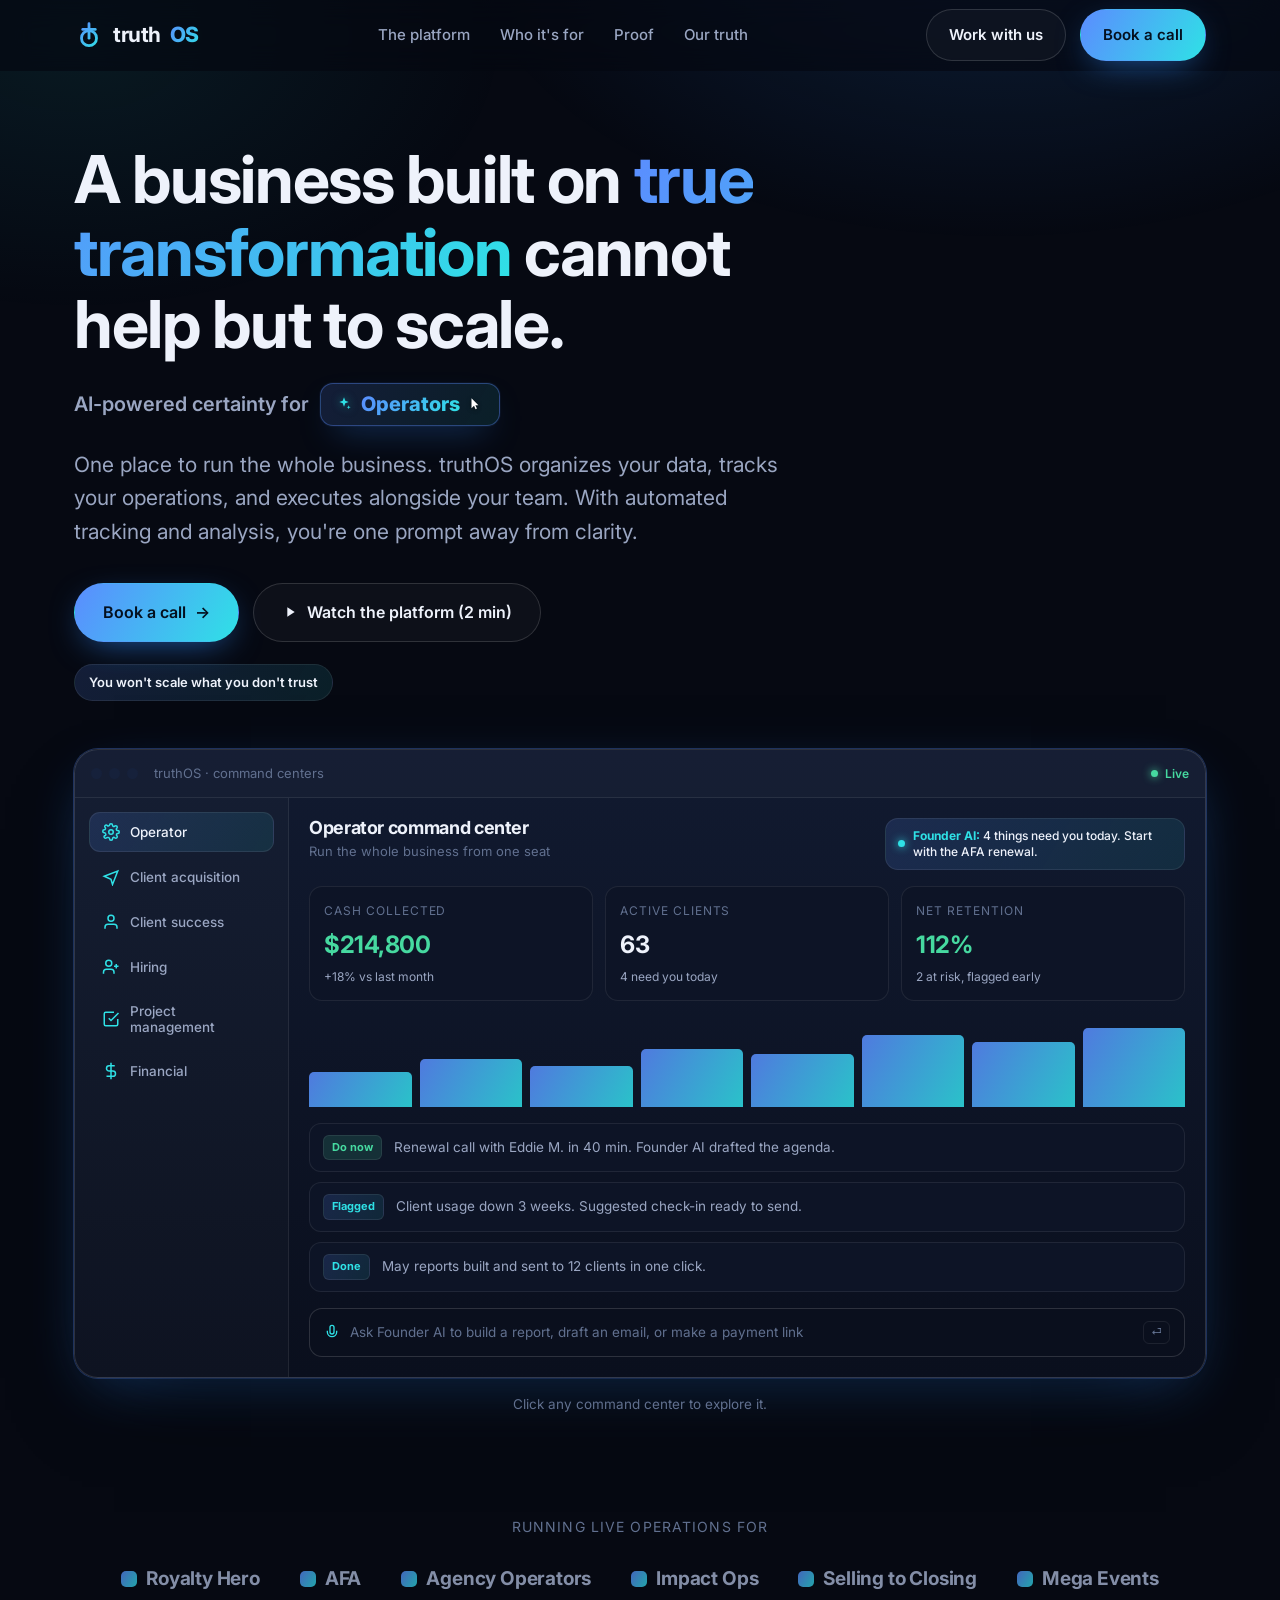
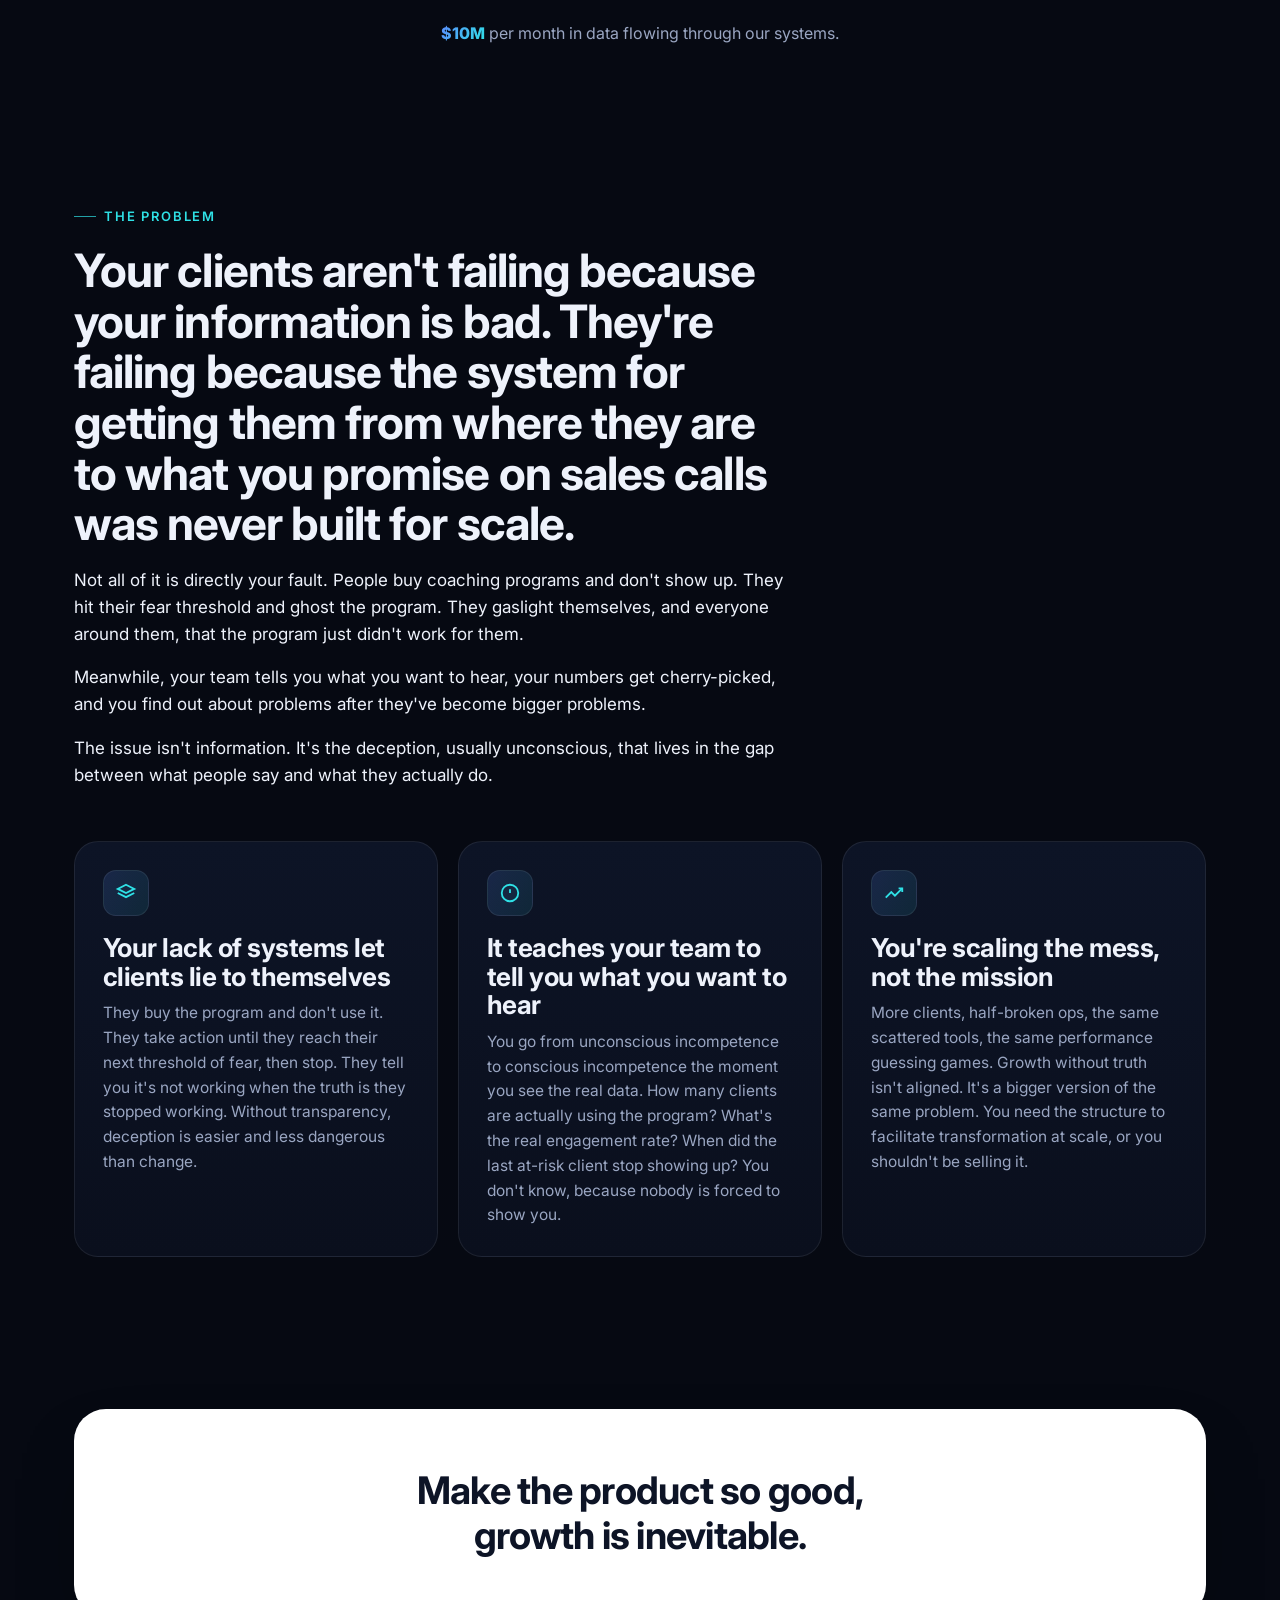
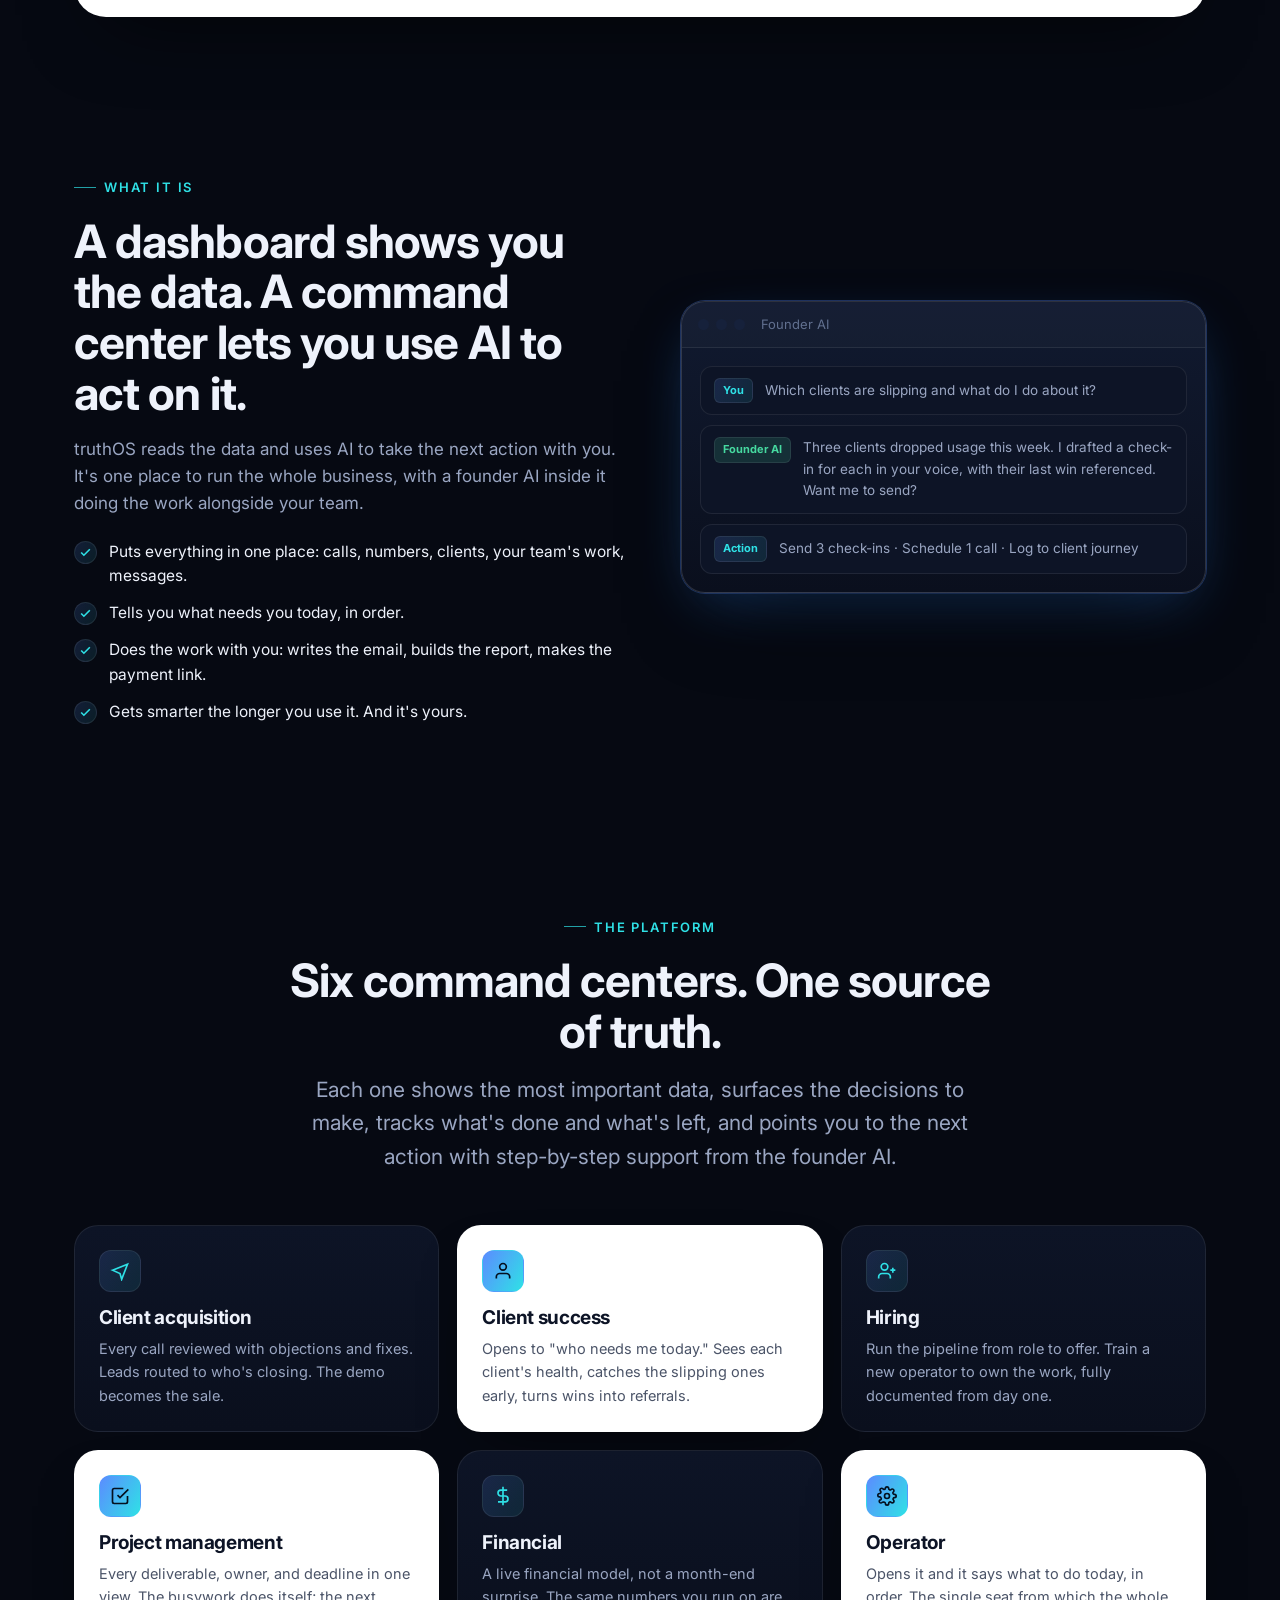
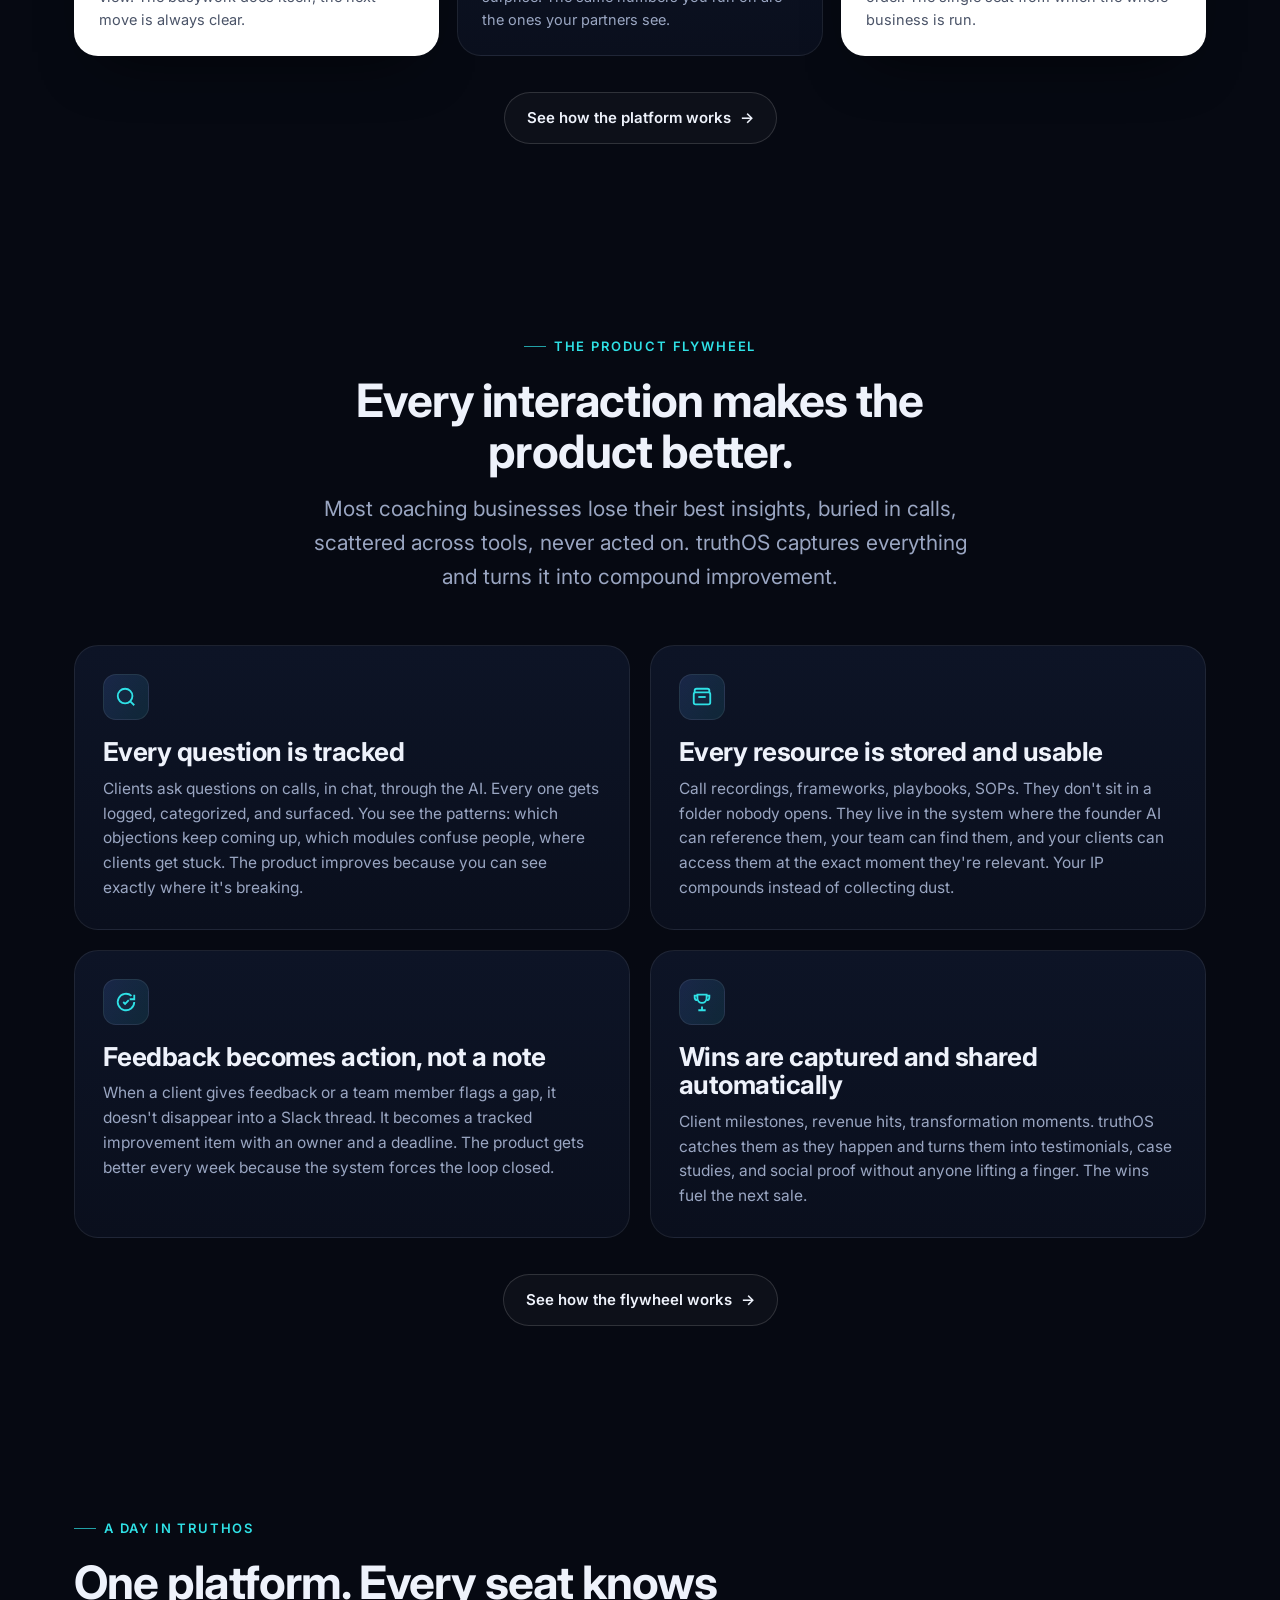
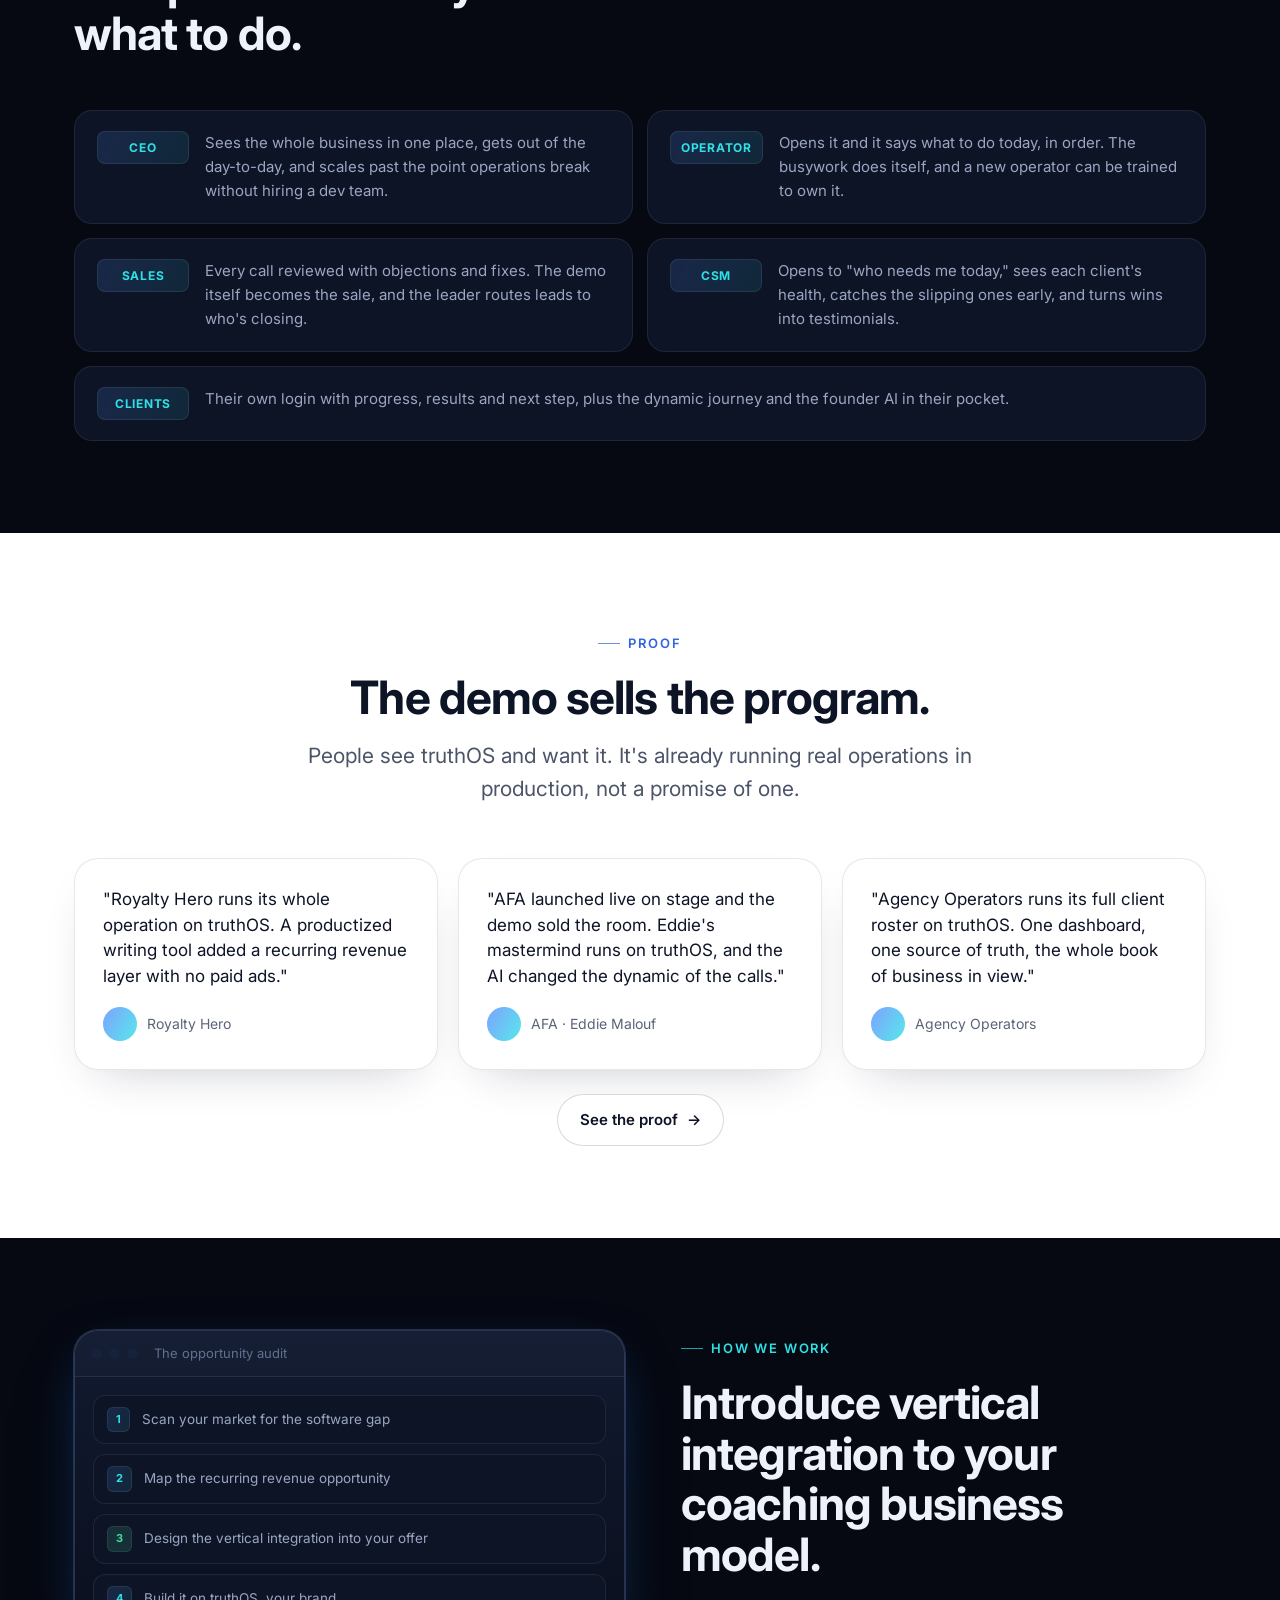
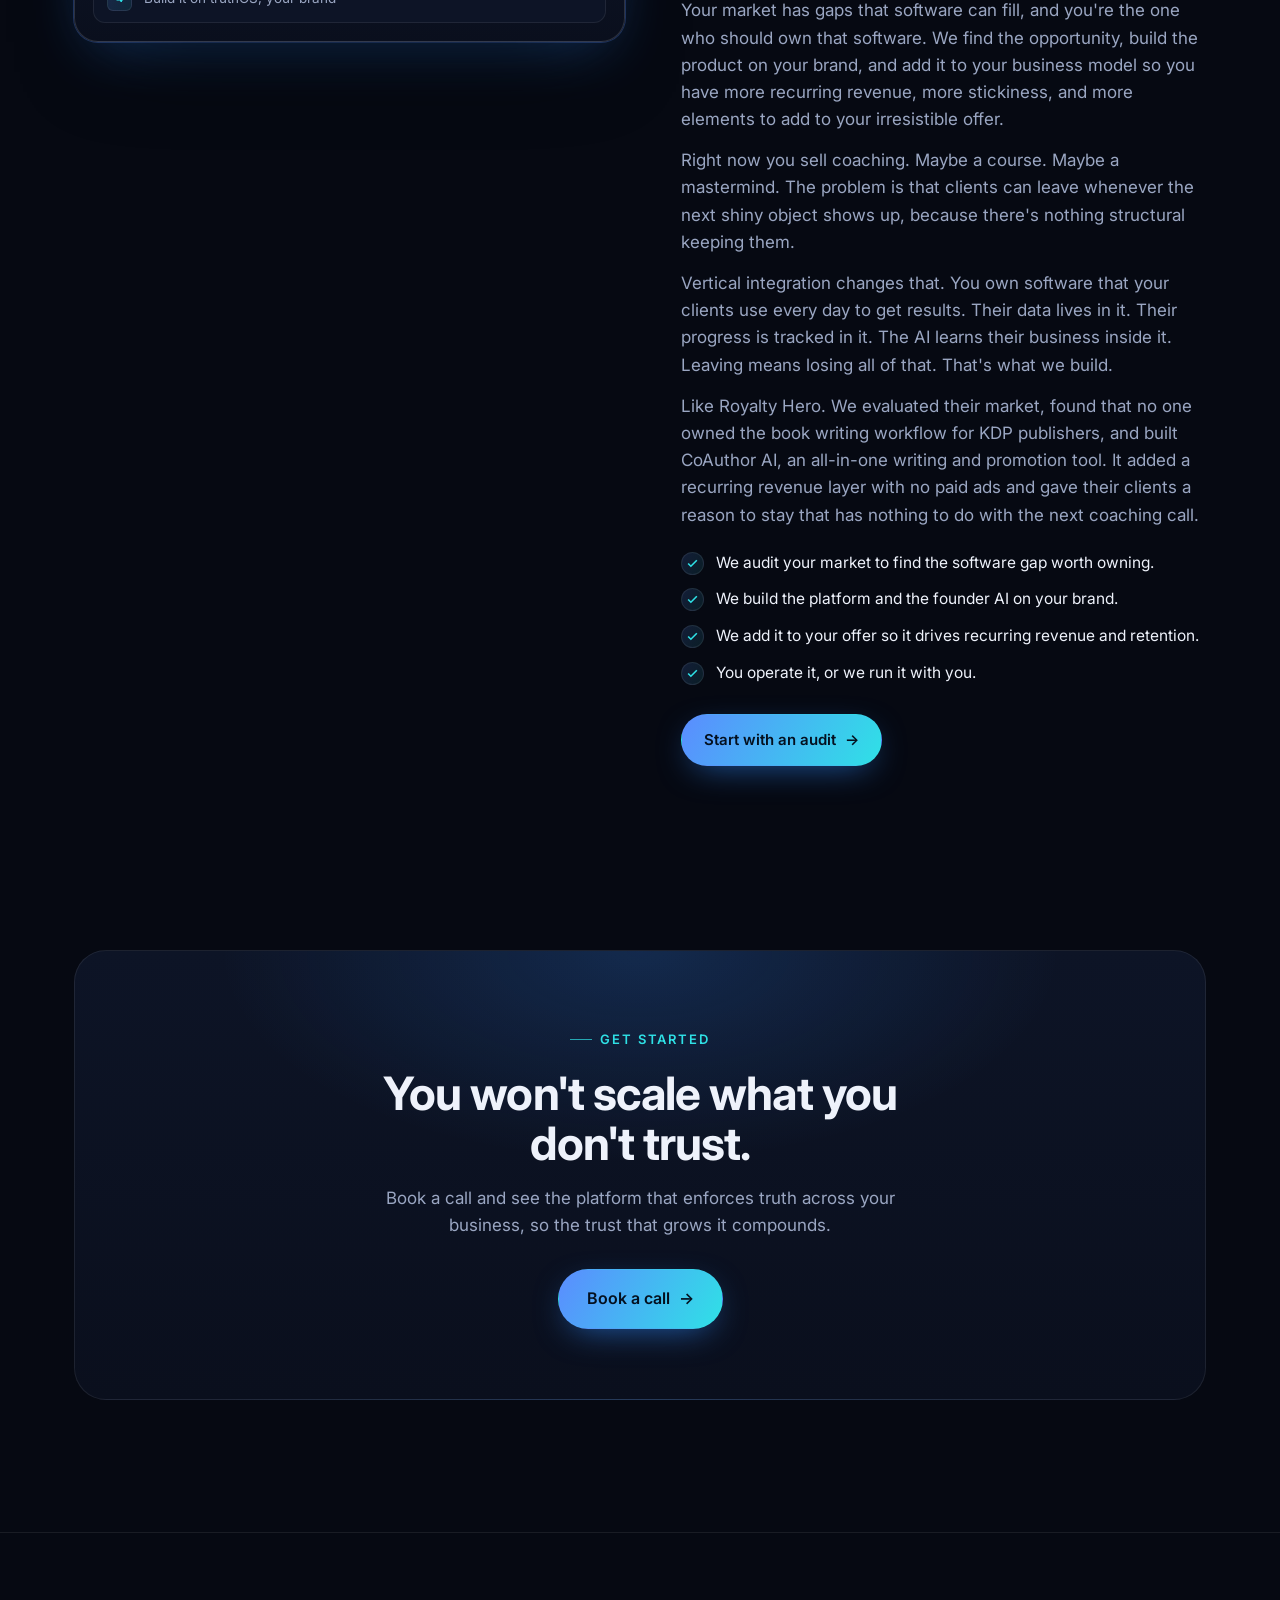
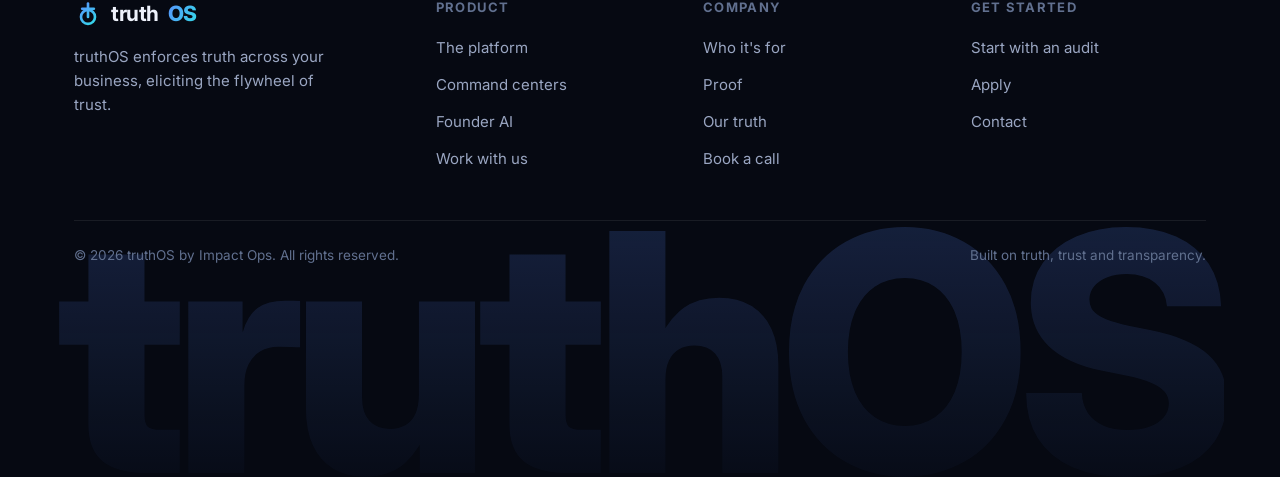
==== commit 81747909: "Home: invert the shift statement to white; white background for the proof section Co-Authored-By: Cl" ====
--- a/website/preview/index.html
+++ b/website/preview/index.html
@@ -291,6 +291,20 @@
 /* ---------- Statement / big quote ---------- */
 .statement { border: 1px solid var(--line); border-radius: var(--r-xl); background: var(--grad-soft); padding: 58px 48px; text-align: center; }
 .statement p { font-size: clamp(24px, 3.4vw, 38px); font-weight: 700; letter-spacing: -0.02em; line-height: 1.18; max-width: 20ch; margin: 0 auto; }
+.statement.invert { background: #ffffff; border-color: transparent; box-shadow: 0 34px 80px -36px rgba(0,0,0,0.7); }
+.statement.invert p { color: #0d1426; }
+
+/* ---------- Light section (white band on the dark page) ---------- */
+.section-light { background: #ffffff; }
+.section-light h1, .section-light h2, .section-light h3, .section-light h4 { color: #0d1426; }
+.section-light .lead, .section-light p { color: #4b5468; }
+.section-light .eyebrow { color: #2f63e0; }
+.section-light .eyebrow::before { background: #2f63e0; }
+.section-light .quote { background: #ffffff; border-color: rgba(13,20,38,0.10); box-shadow: 0 20px 46px -26px rgba(20,25,60,0.28); }
+.section-light .quote p { color: #0d1426; }
+.section-light .quote .by { color: #5b6478; }
+.section-light .btn-ghost { background: #ffffff; border-color: rgba(13,20,38,0.16); color: #0d1426; }
+.section-light .btn-ghost:hover { border-color: #2f63e0; color: #2f63e0; }
 
 /* ---------- Logos strip ---------- */
 .logos { display: flex; flex-wrap: wrap; align-items: center; justify-content: center; gap: 18px 40px; }
@@ -702,7 +716,7 @@
     <!-- ===== THE SHIFT ===== -->
     <section class="section-sm">
       <div class="wrap">
-        <div class="statement reveal">
+        <div class="statement reveal invert">
           <p>Make the product so good, growth is inevitable.</p>
         </div>
       </div>
@@ -839,7 +853,7 @@
     </section>
 
     <!-- ===== PROOF ===== -->
-    <section class="section">
+    <section class="section section-light">
       <div class="wrap">
         <div class="section-head center mx-auto">
           <span class="eyebrow">Proof</span>
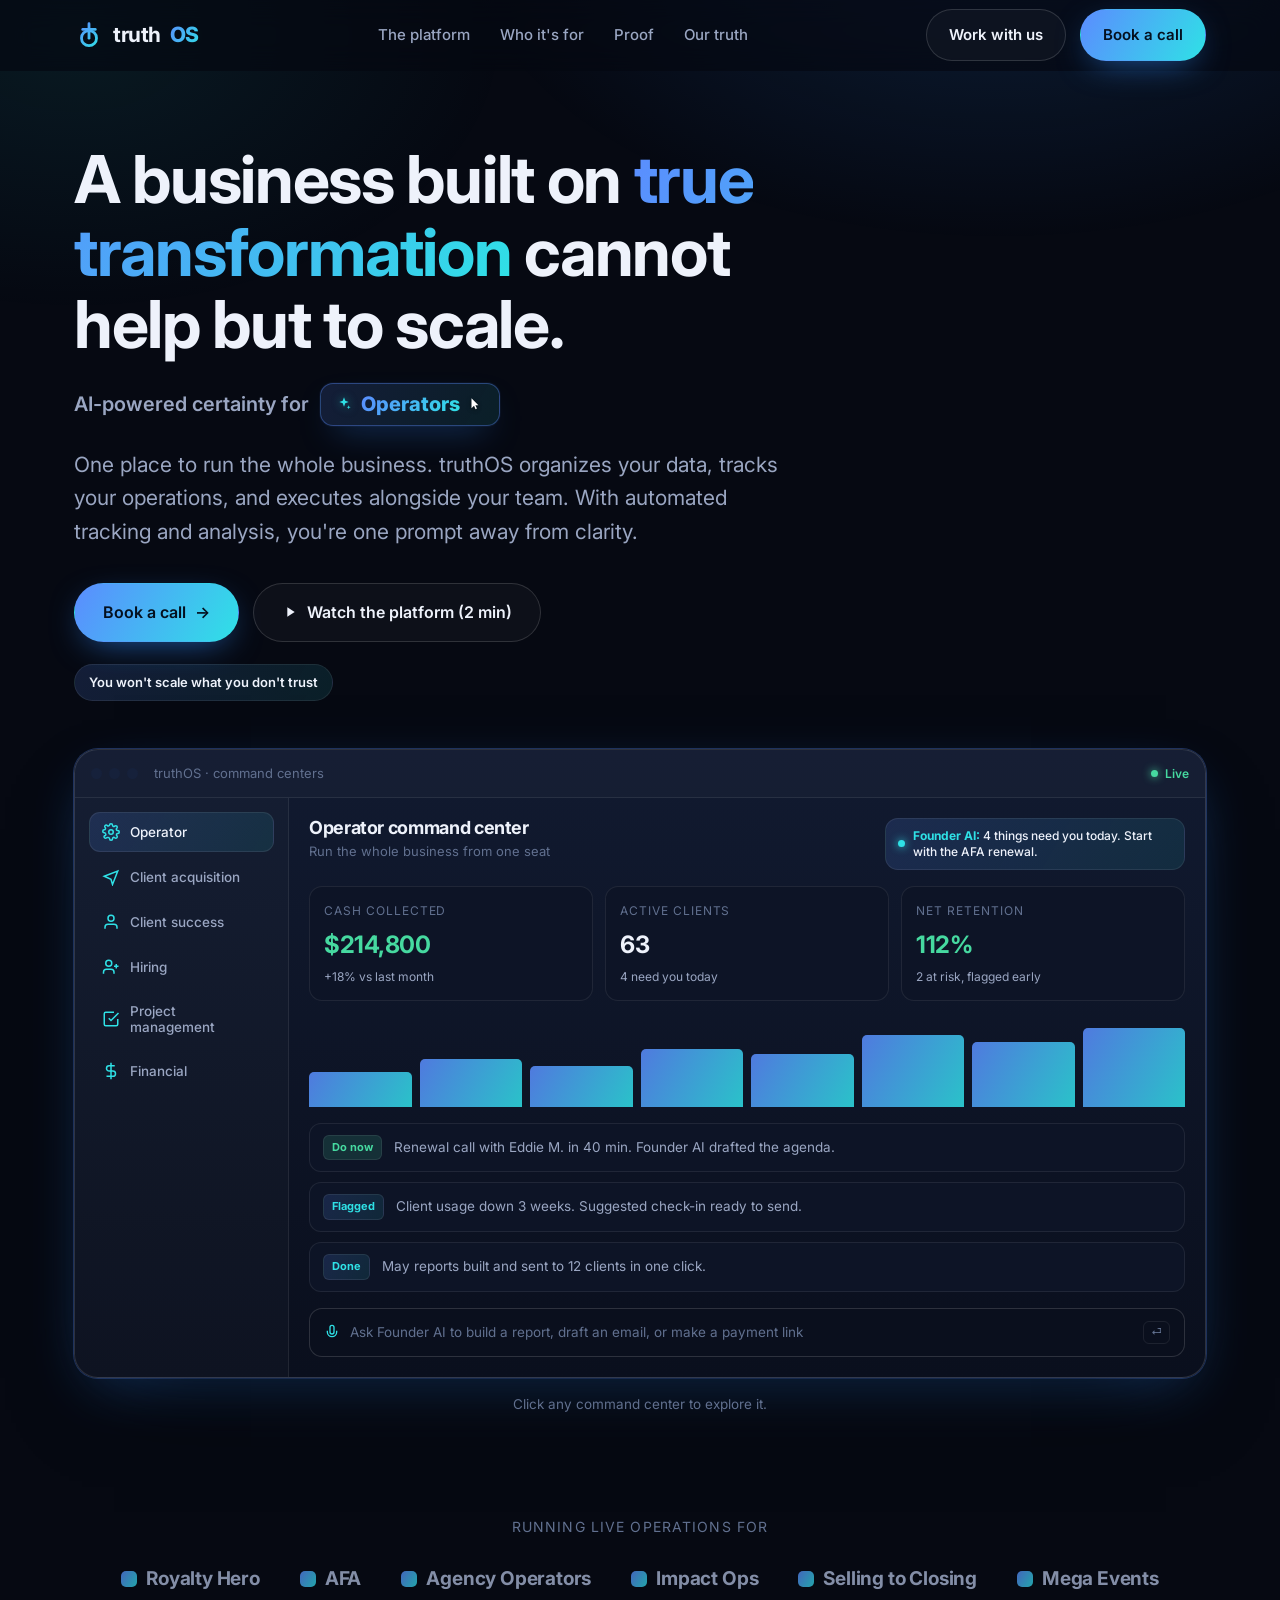
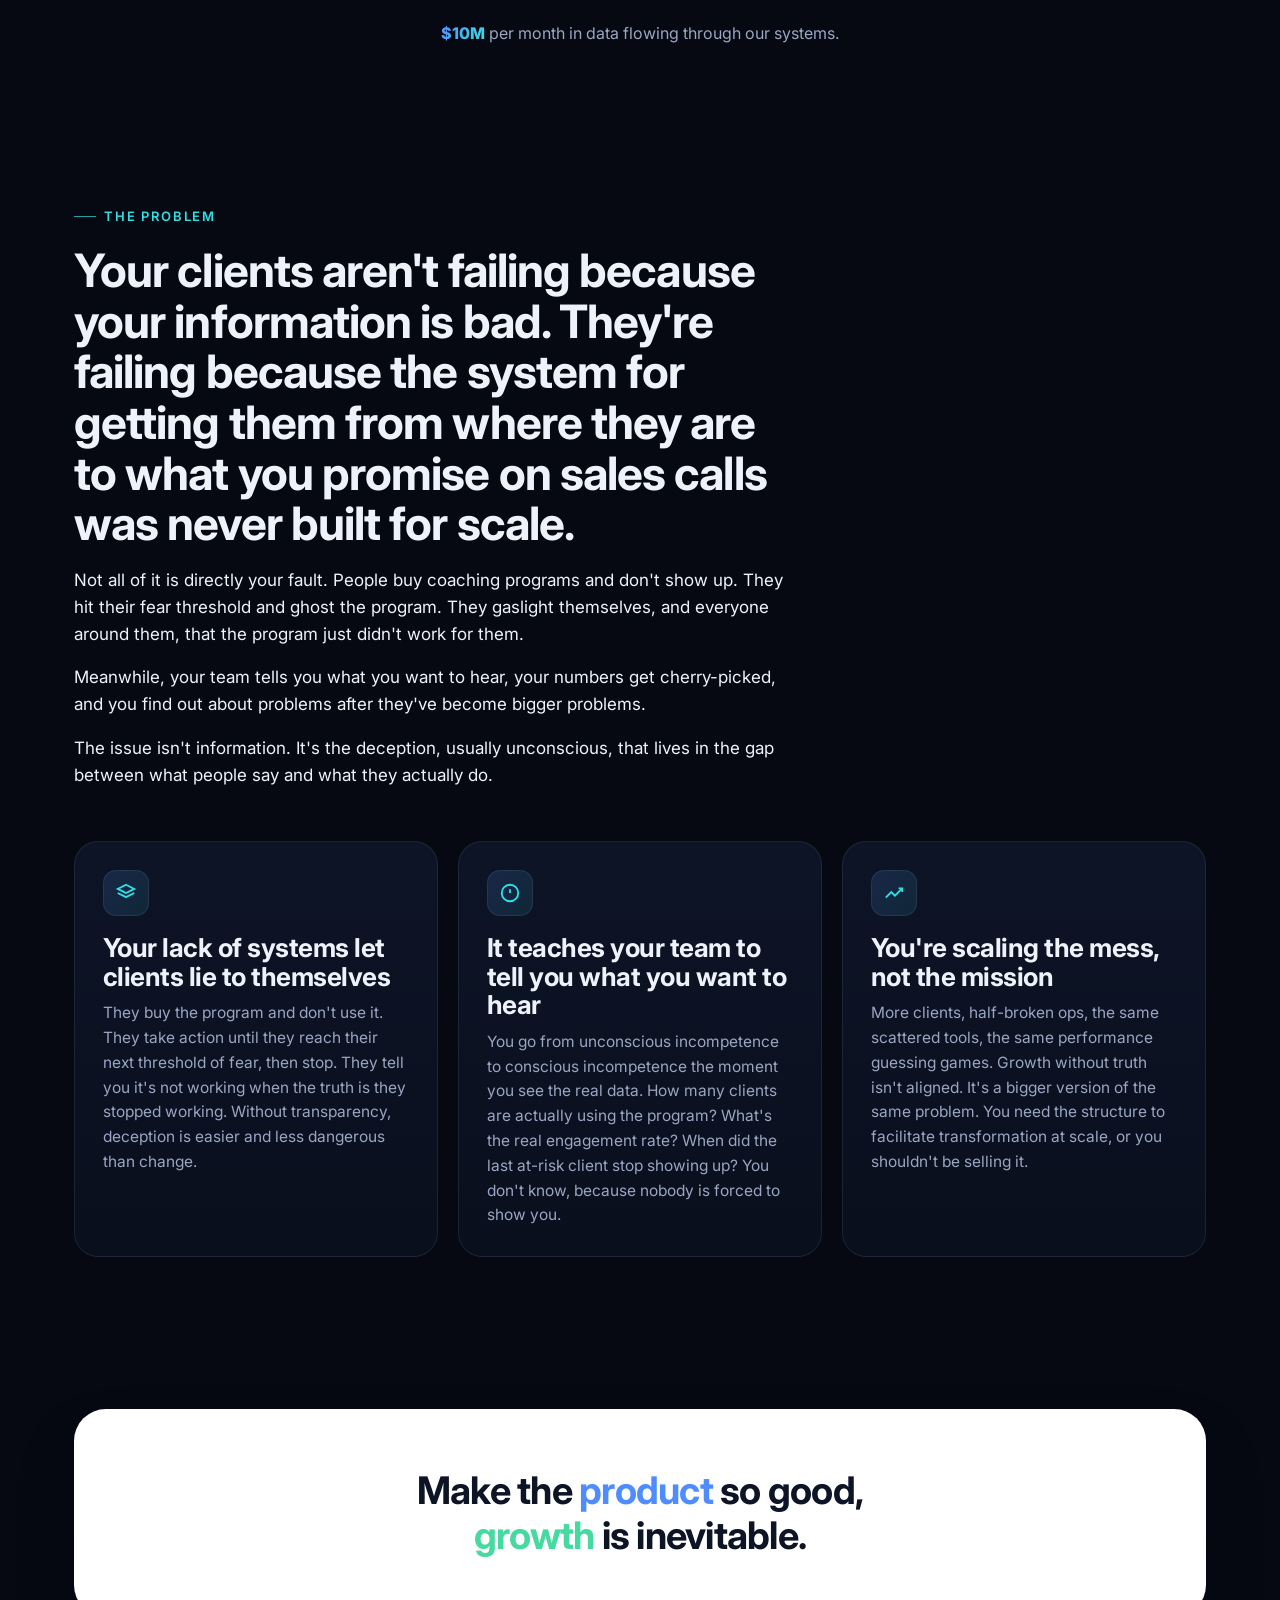
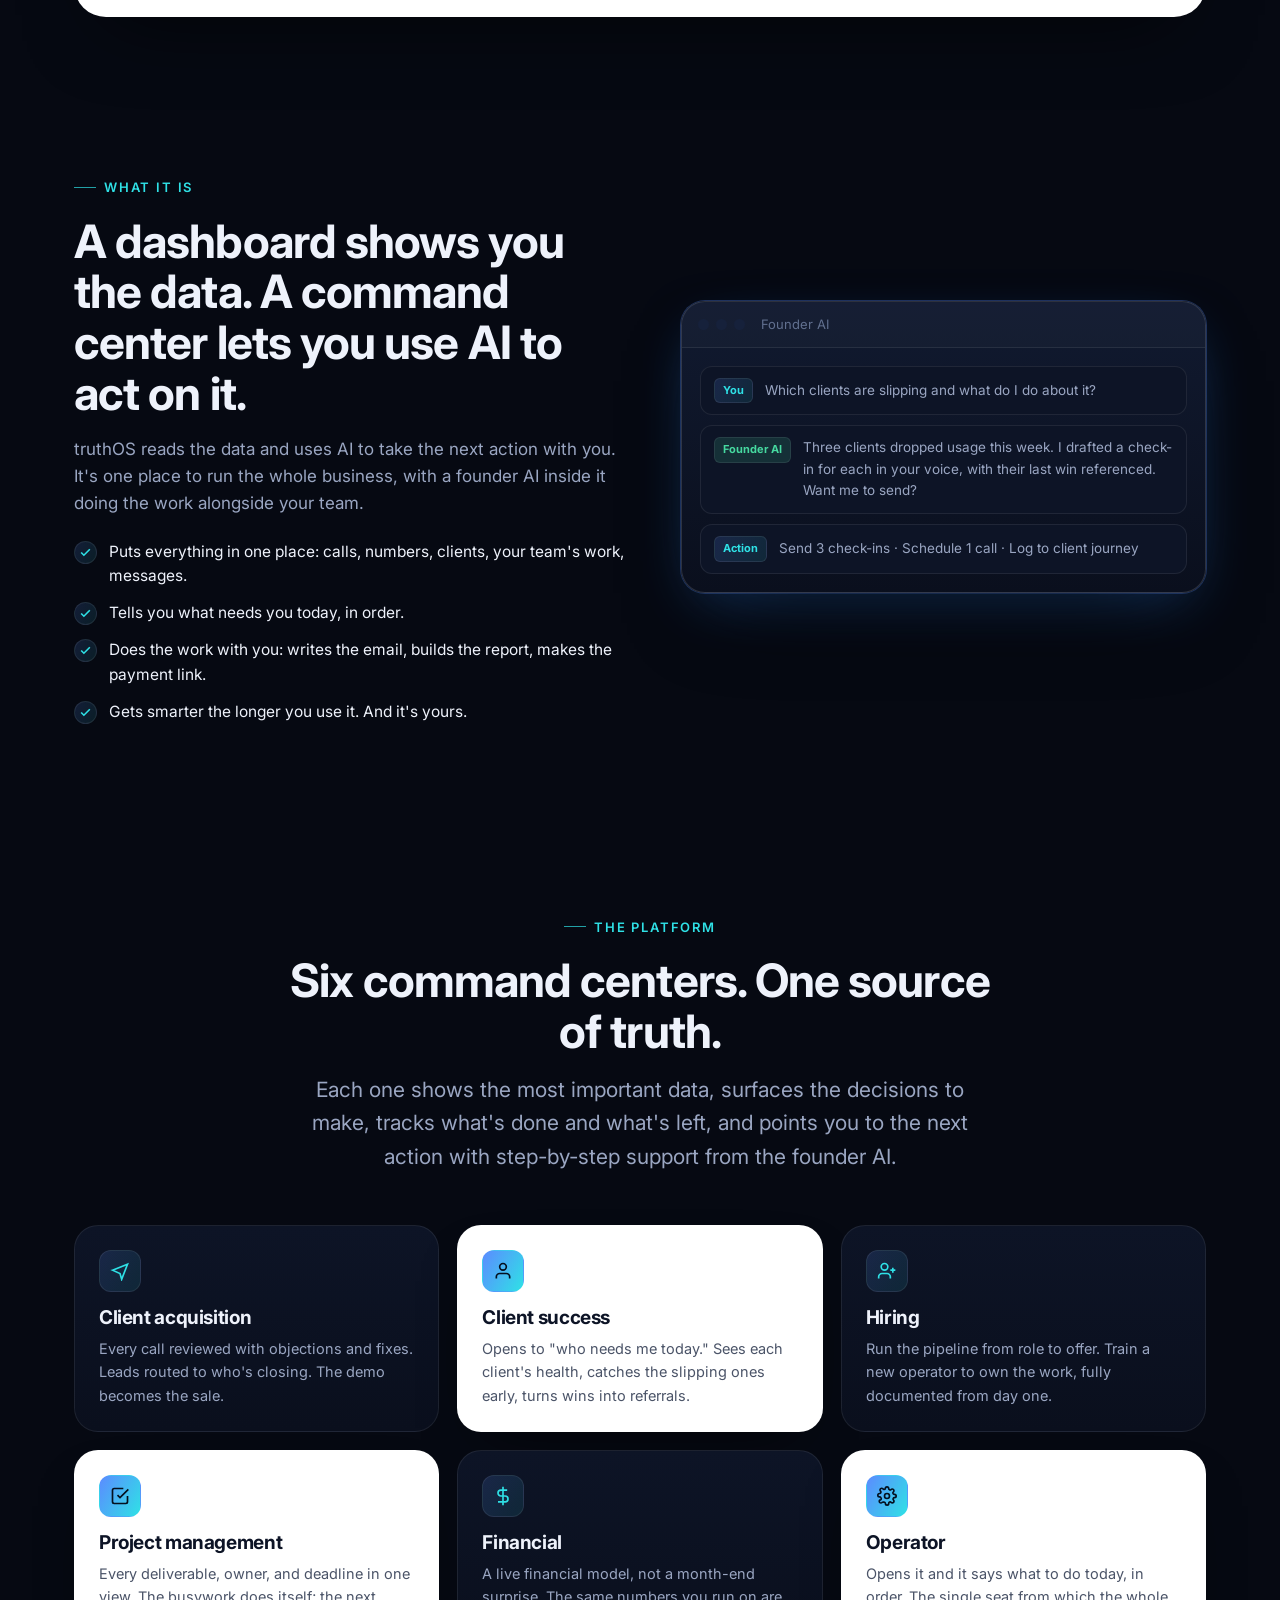
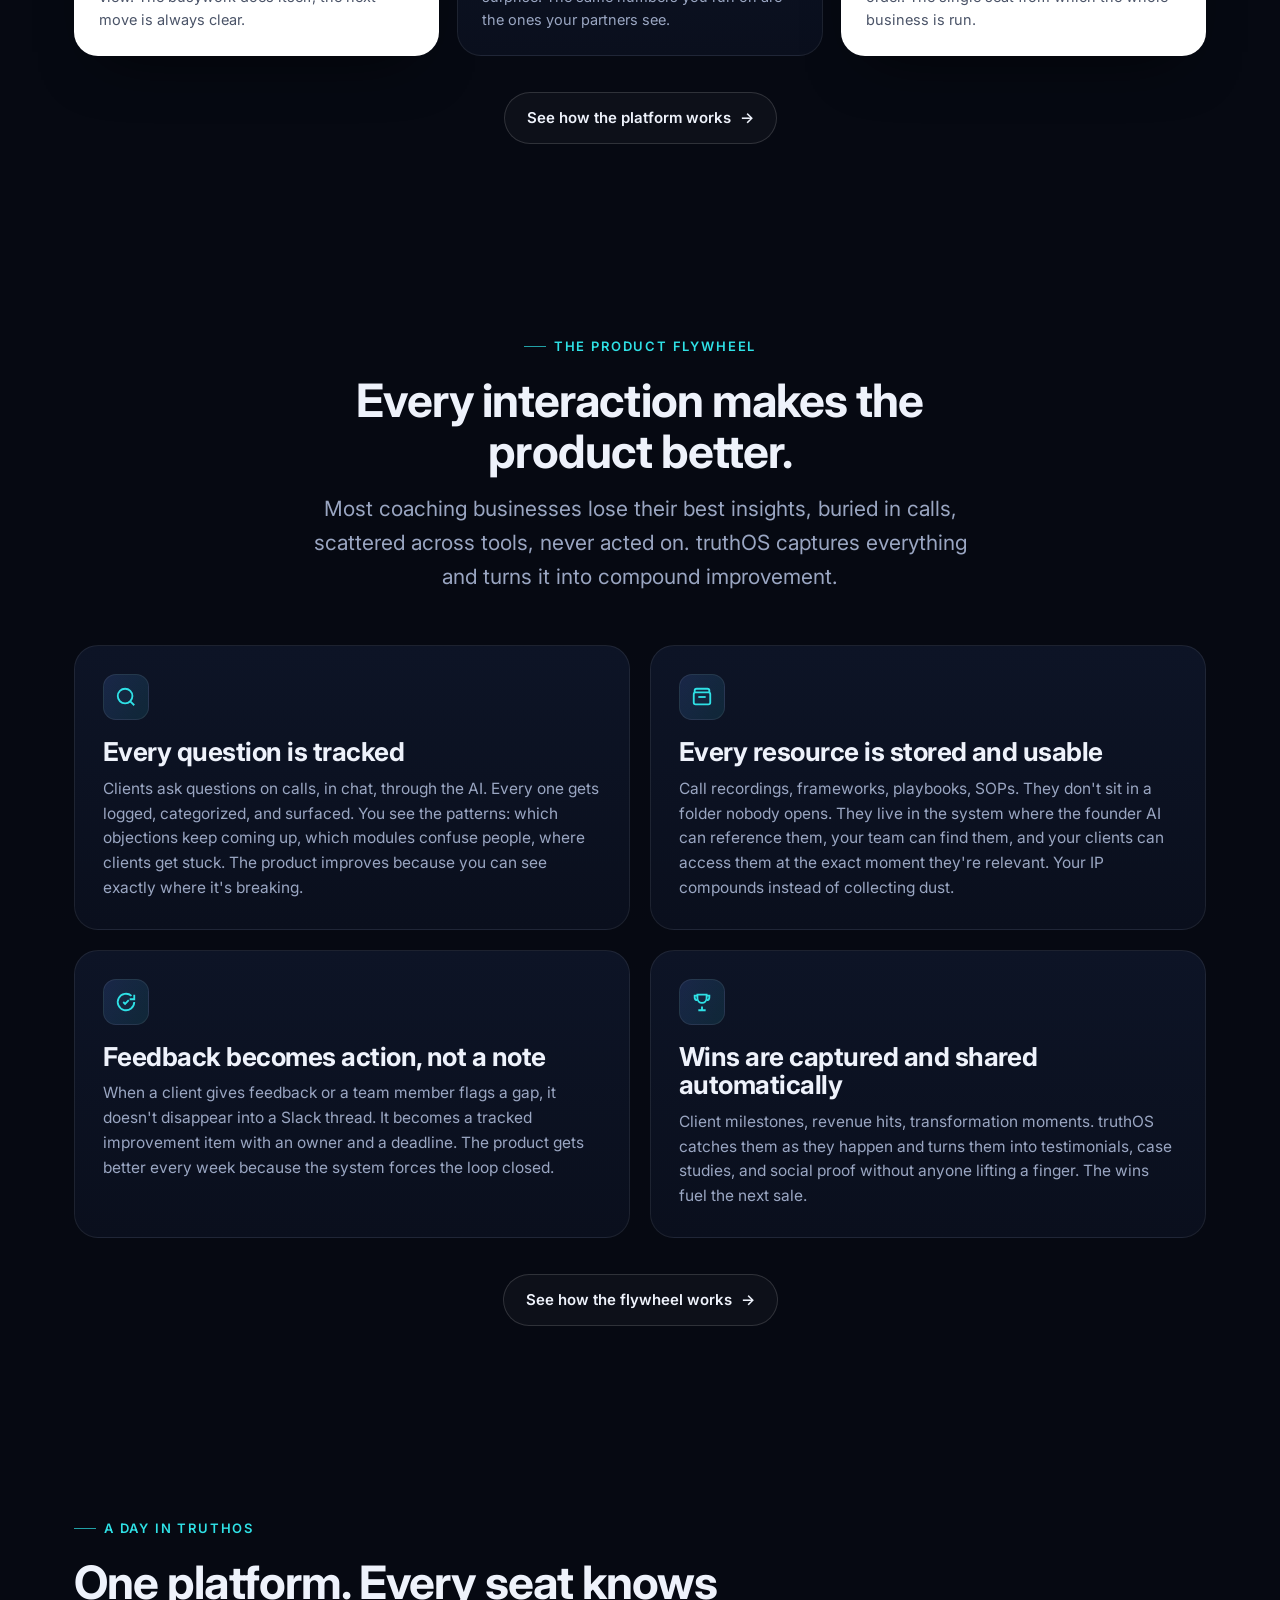
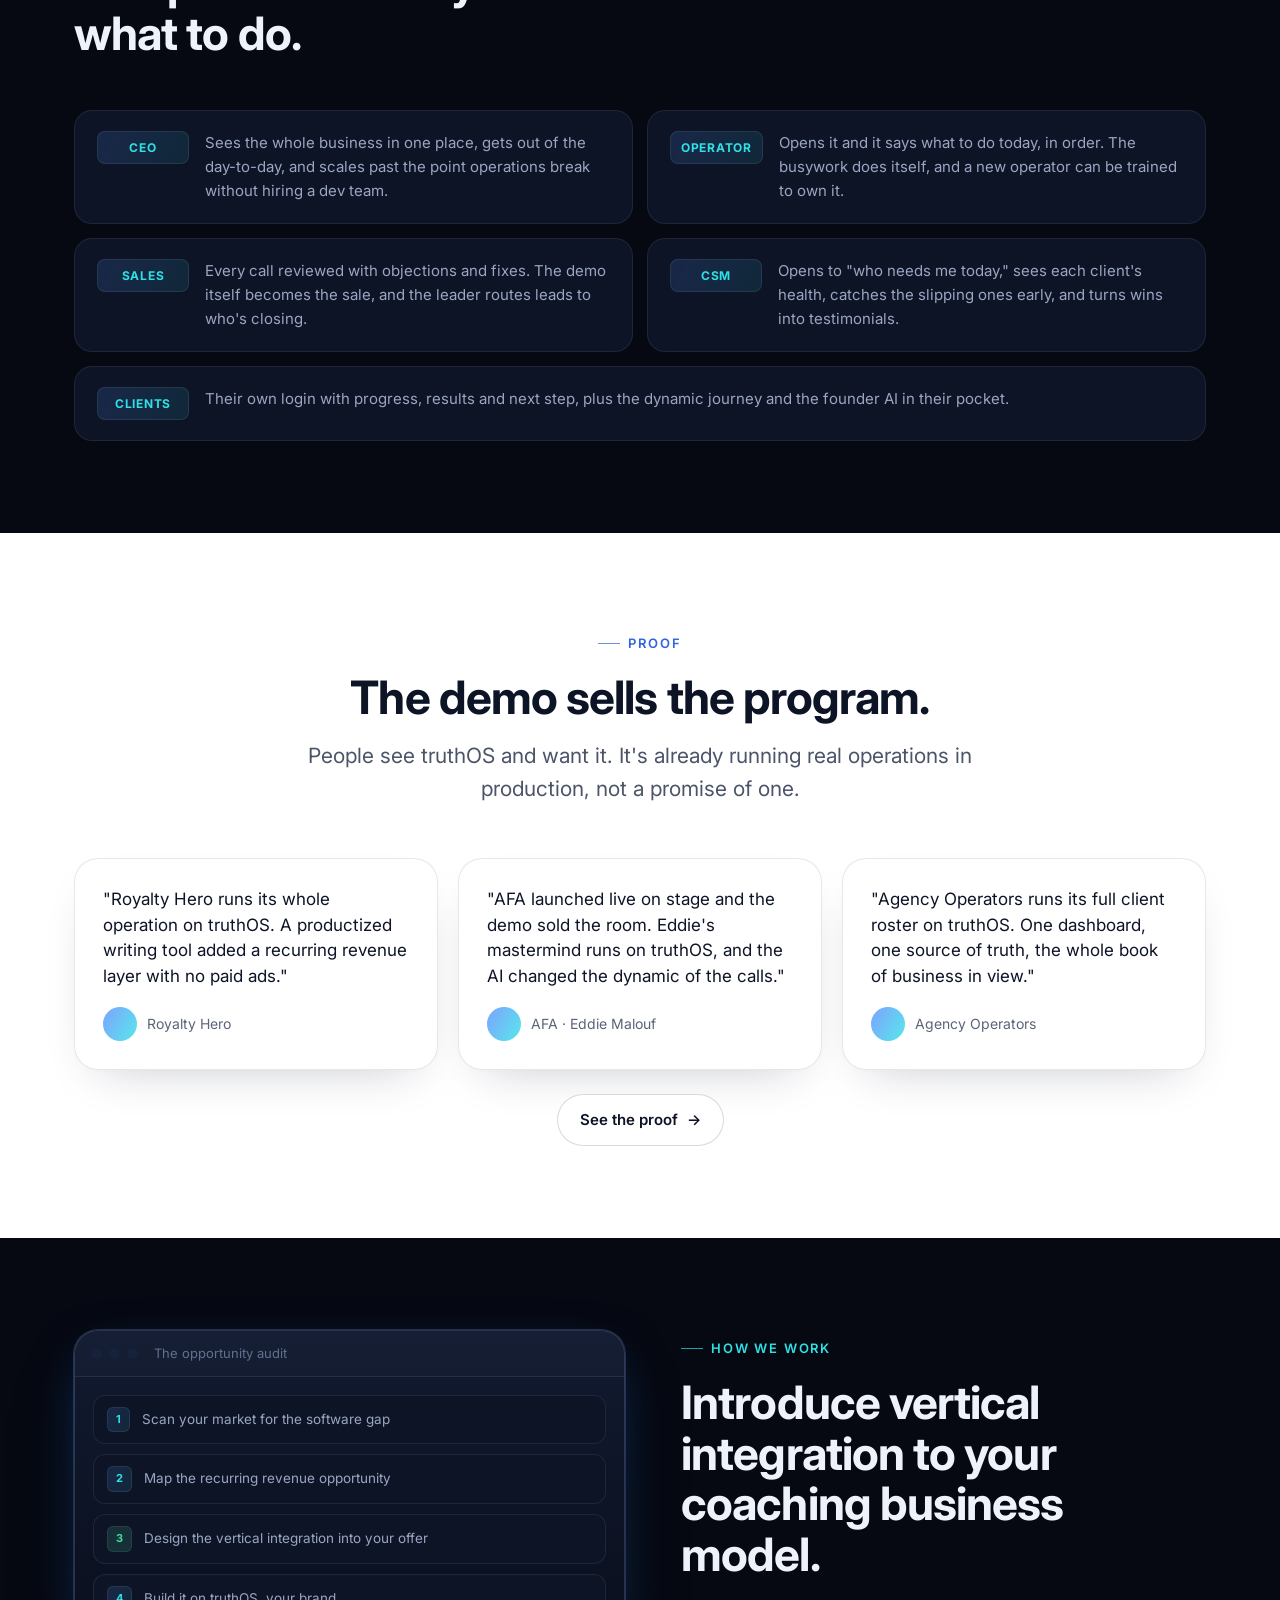
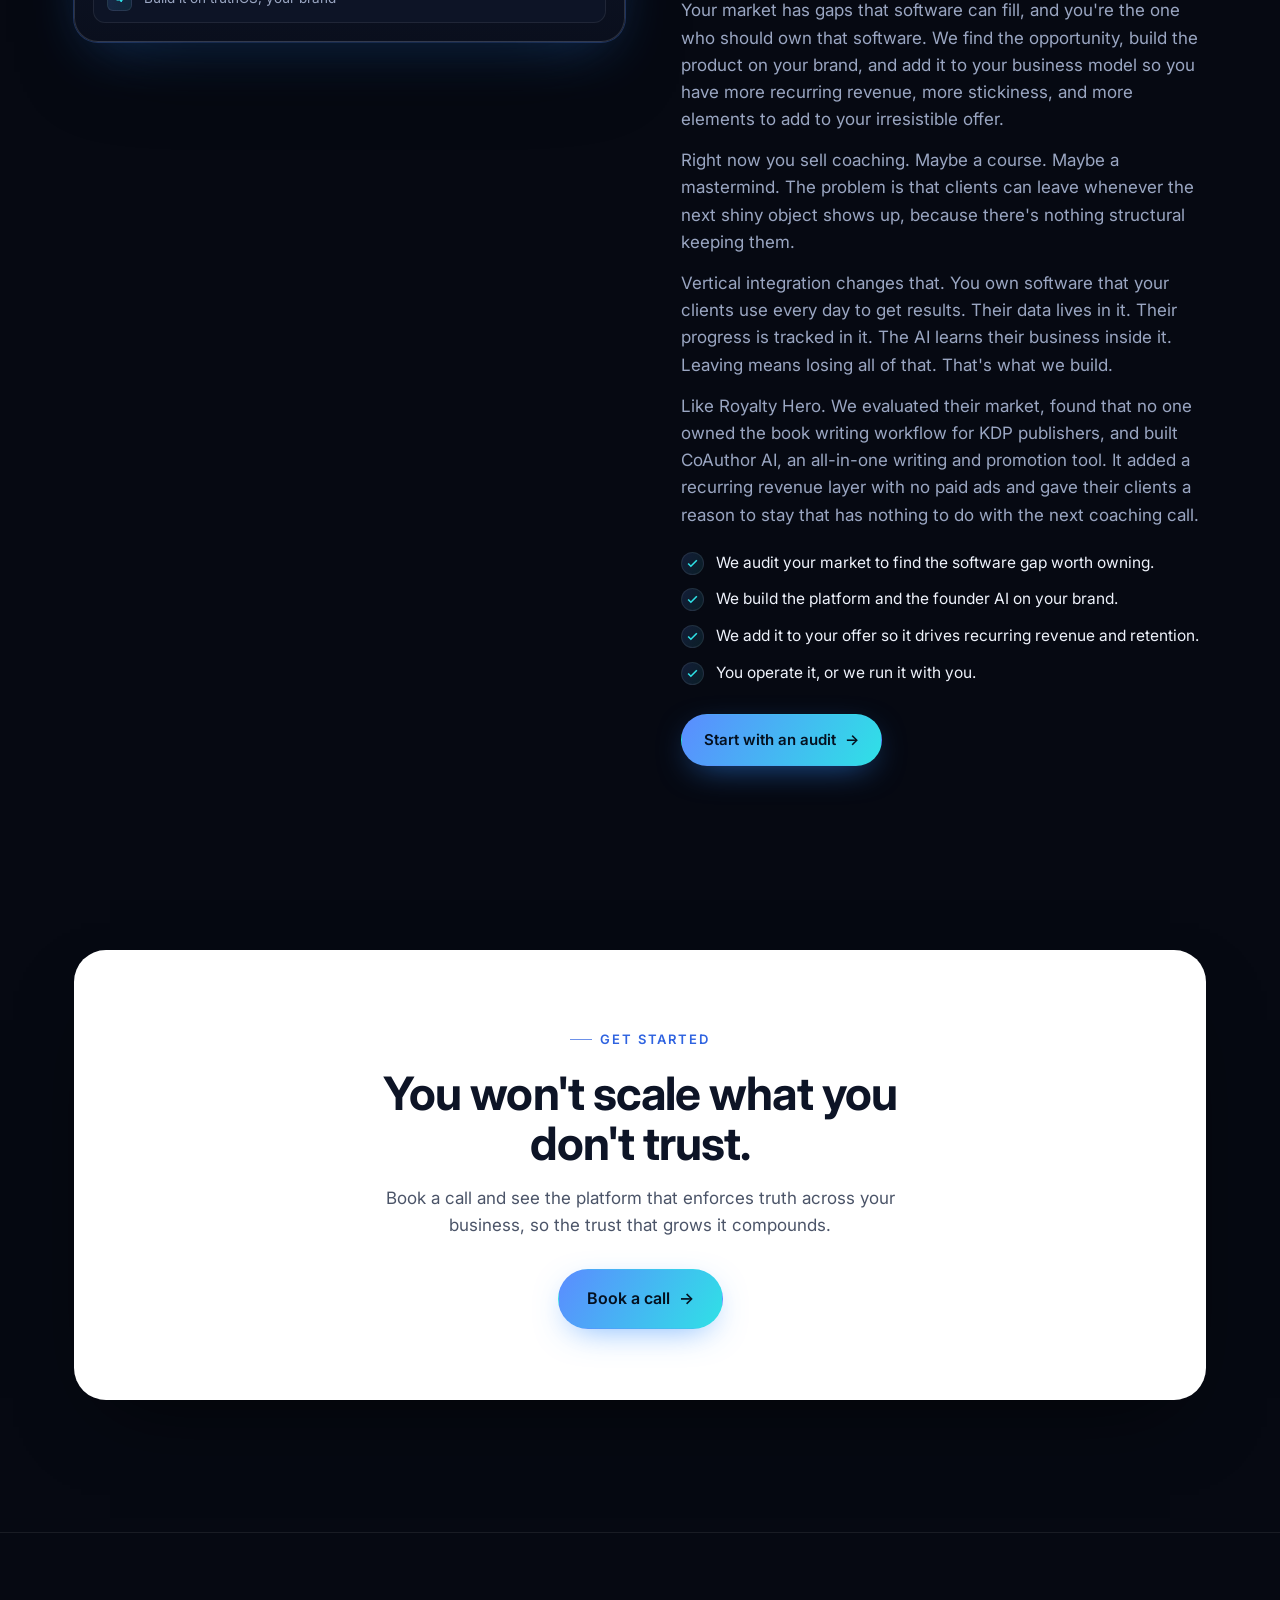
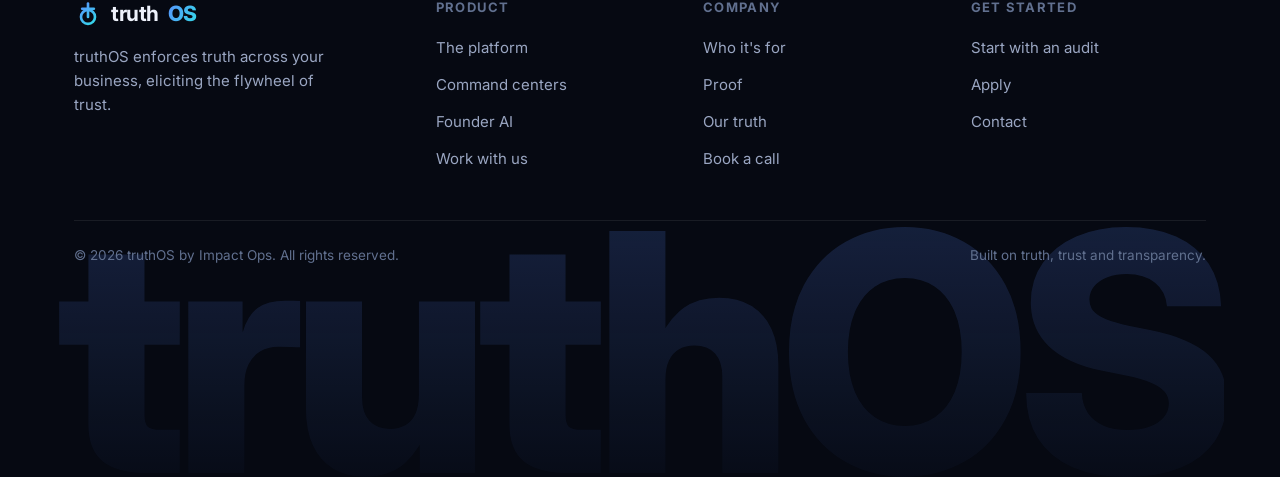
==== commit cc36f4e2: "White final CTA bubble; color 'product' blue and 'growth' green in the statement Co-Authored-By: Cla" ====
--- a/website/preview/index.html
+++ b/website/preview/index.html
@@ -375,6 +375,11 @@
 .cta-band { border: 1px solid var(--line); border-radius: var(--r-xl); background: radial-gradient(600px 300px at 50% 0%, rgba(47,140,255,0.18), transparent 70%), linear-gradient(180deg, var(--panel), var(--bg-1)); padding: 70px 40px; text-align: center; }
 .cta-band h2 { max-width: 18ch; margin: 0 auto 16px; }
 .cta-band p { color: var(--muted); max-width: 52ch; margin: 0 auto 30px; }
+.cta-band.invert { background: #ffffff; border-color: transparent; box-shadow: 0 34px 80px -36px rgba(0,0,0,0.7); }
+.cta-band.invert h2 { color: #0d1426; }
+.cta-band.invert p { color: #4b5468; }
+.cta-band.invert .eyebrow { color: #2f63e0; }
+.cta-band.invert .eyebrow::before { background: #2f63e0; }
 
 /* ---------- Forms ---------- */
 .form { border: 1px solid var(--line); border-radius: var(--r-lg); background: var(--panel); padding: 32px; }
@@ -717,7 +722,7 @@
     <section class="section-sm">
       <div class="wrap">
         <div class="statement reveal invert">
-          <p>Make the product so good, growth is inevitable.</p>
+          <p>Make the <span style="color:var(--blue)">product</span> so good, <span style="color:var(--good)">growth</span> is inevitable.</p>
         </div>
       </div>
     </section>
@@ -919,7 +924,7 @@
     <!-- ===== FINAL CTA ===== -->
     <section class="section">
       <div class="wrap">
-        <div class="cta-band reveal">
+        <div class="cta-band reveal invert">
           <span class="eyebrow" style="justify-content:center">Get started</span>
           <h2>You won't scale what you don't trust.</h2>
           <p>Book a call and see the platform that enforces truth across your business, so the trust that grows it compounds.</p>
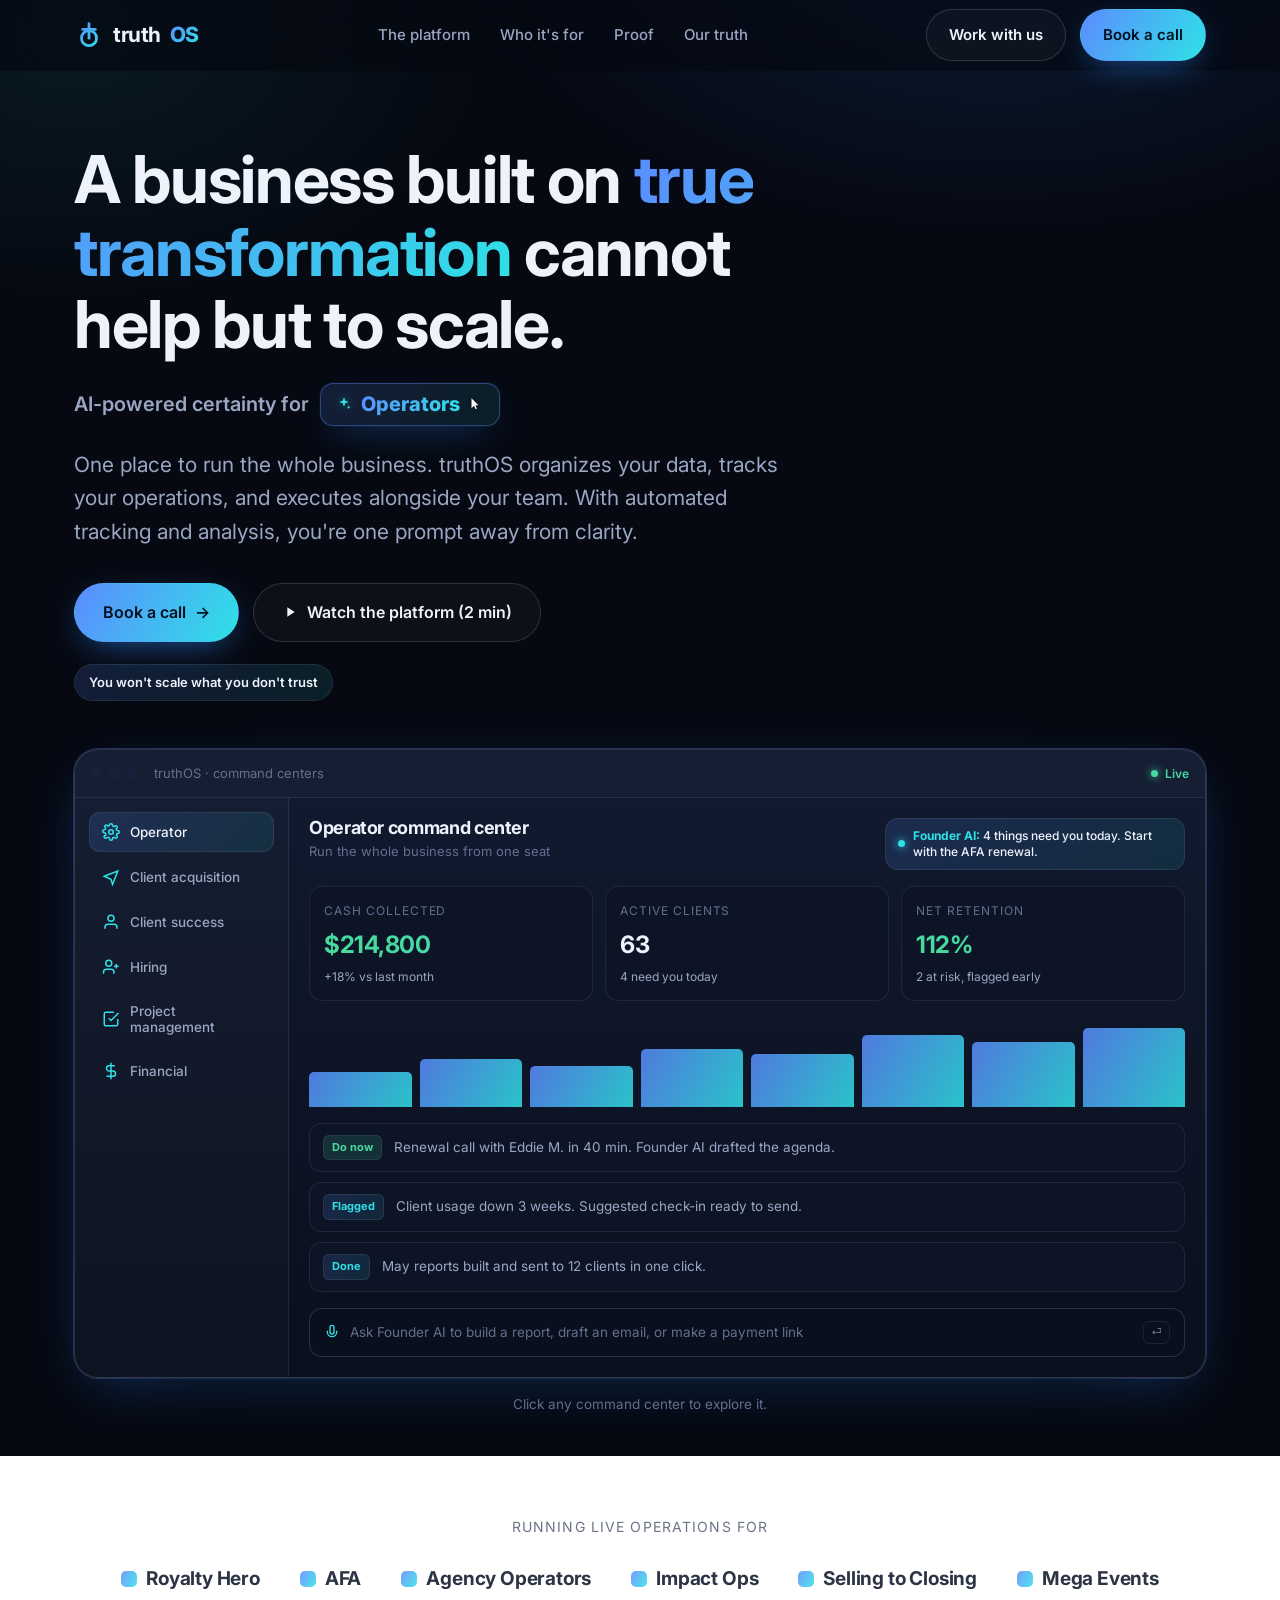
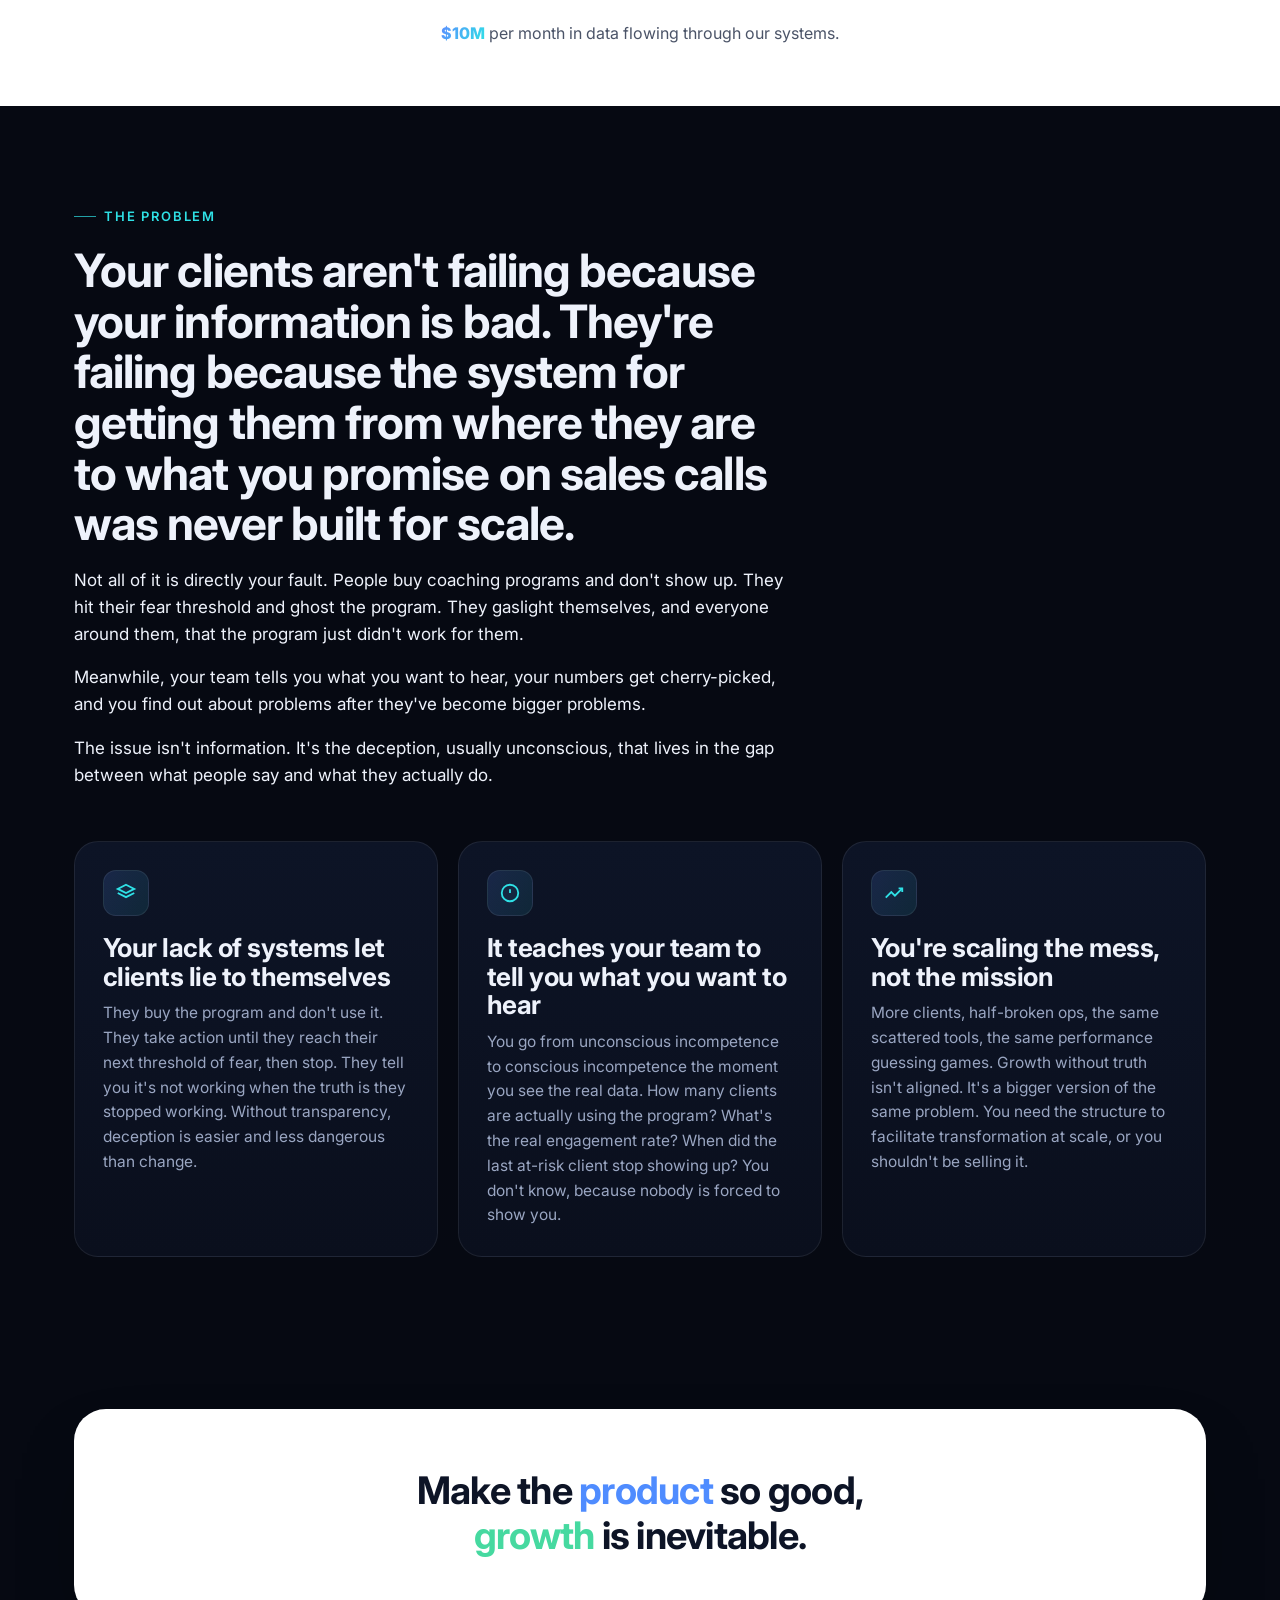
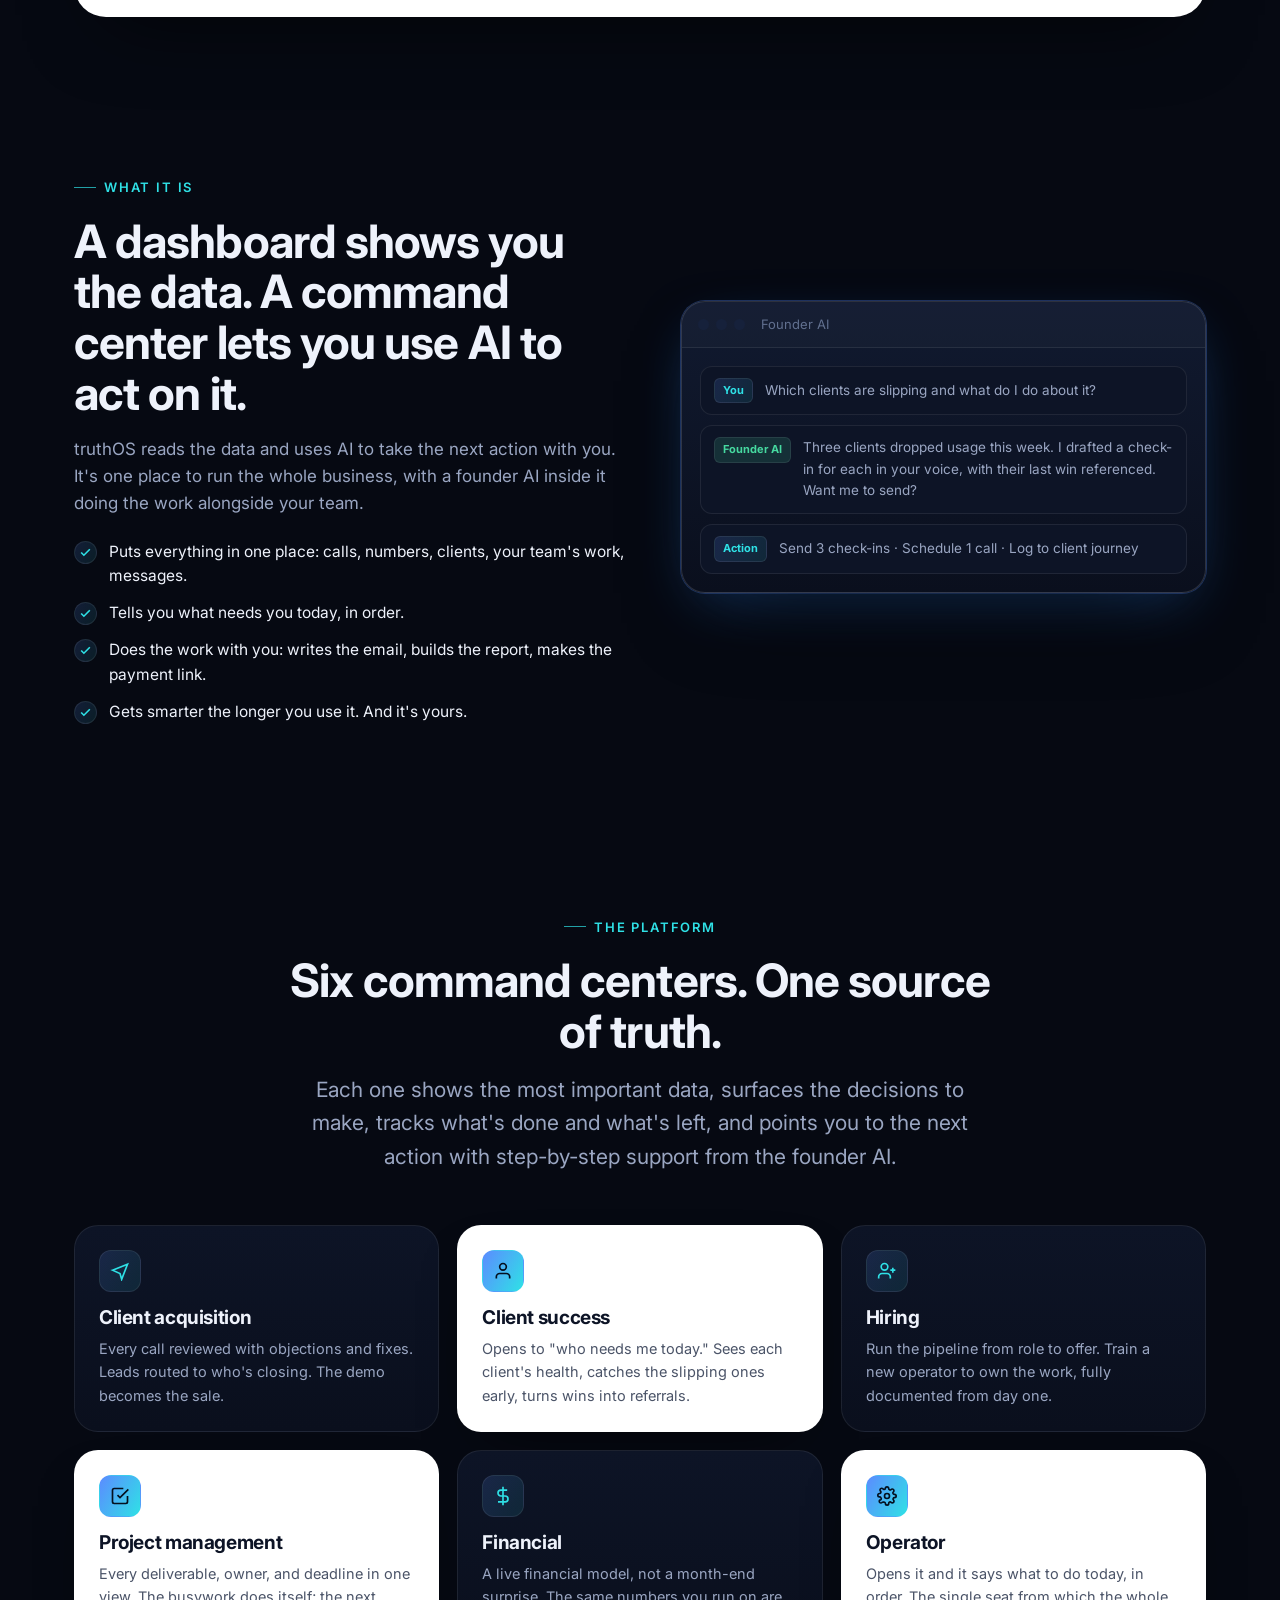
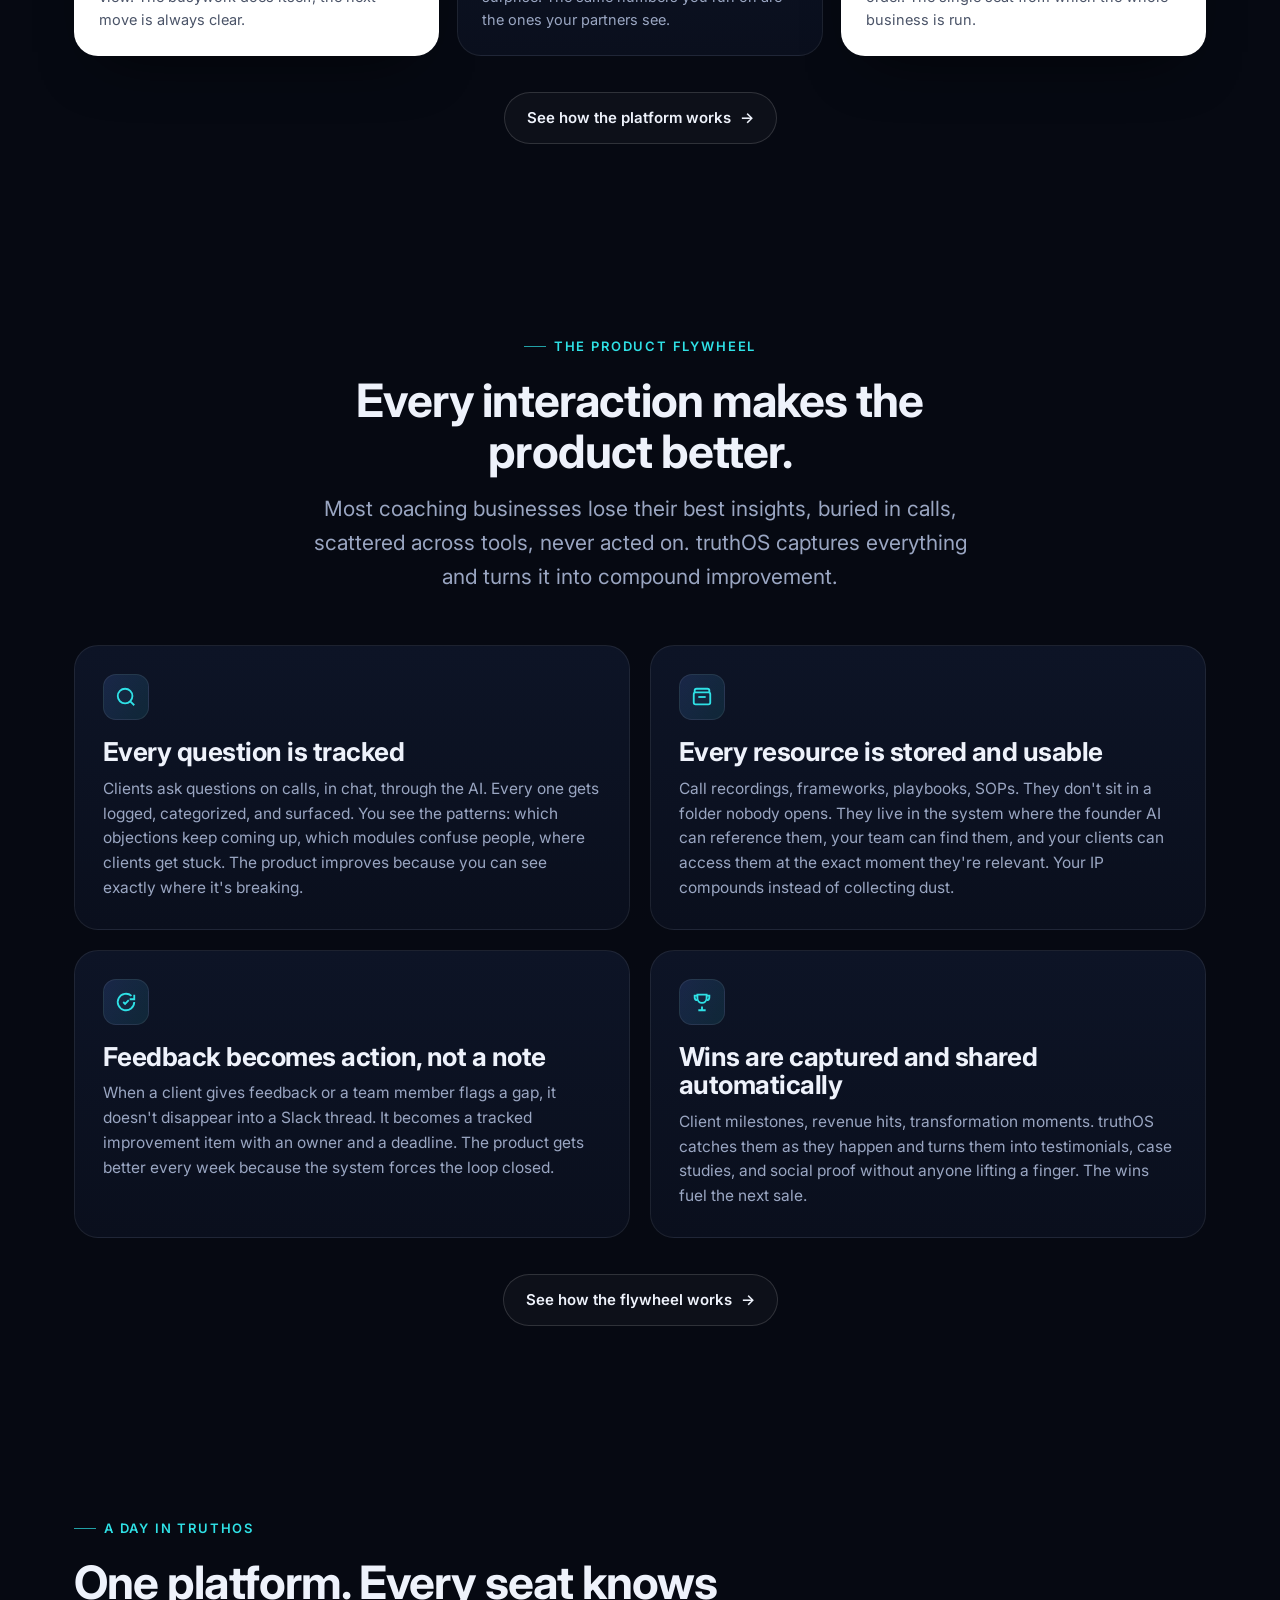
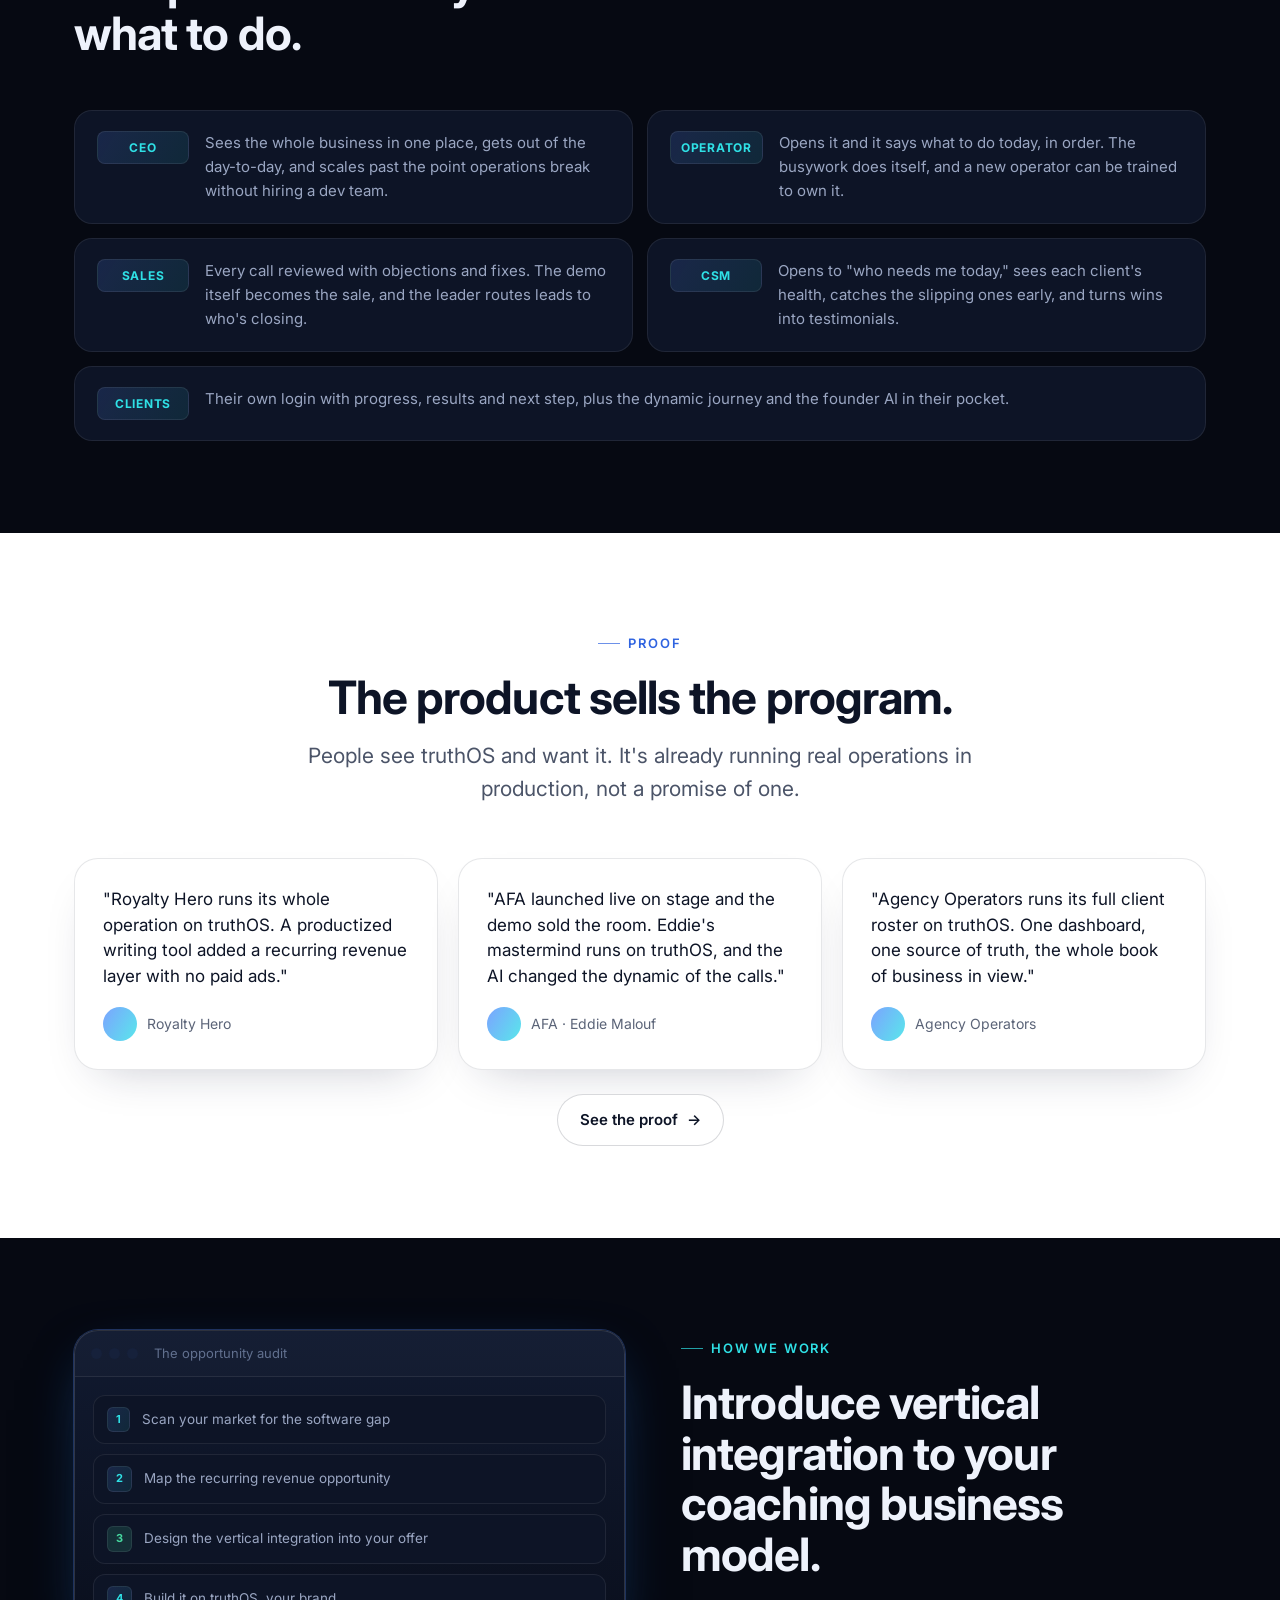
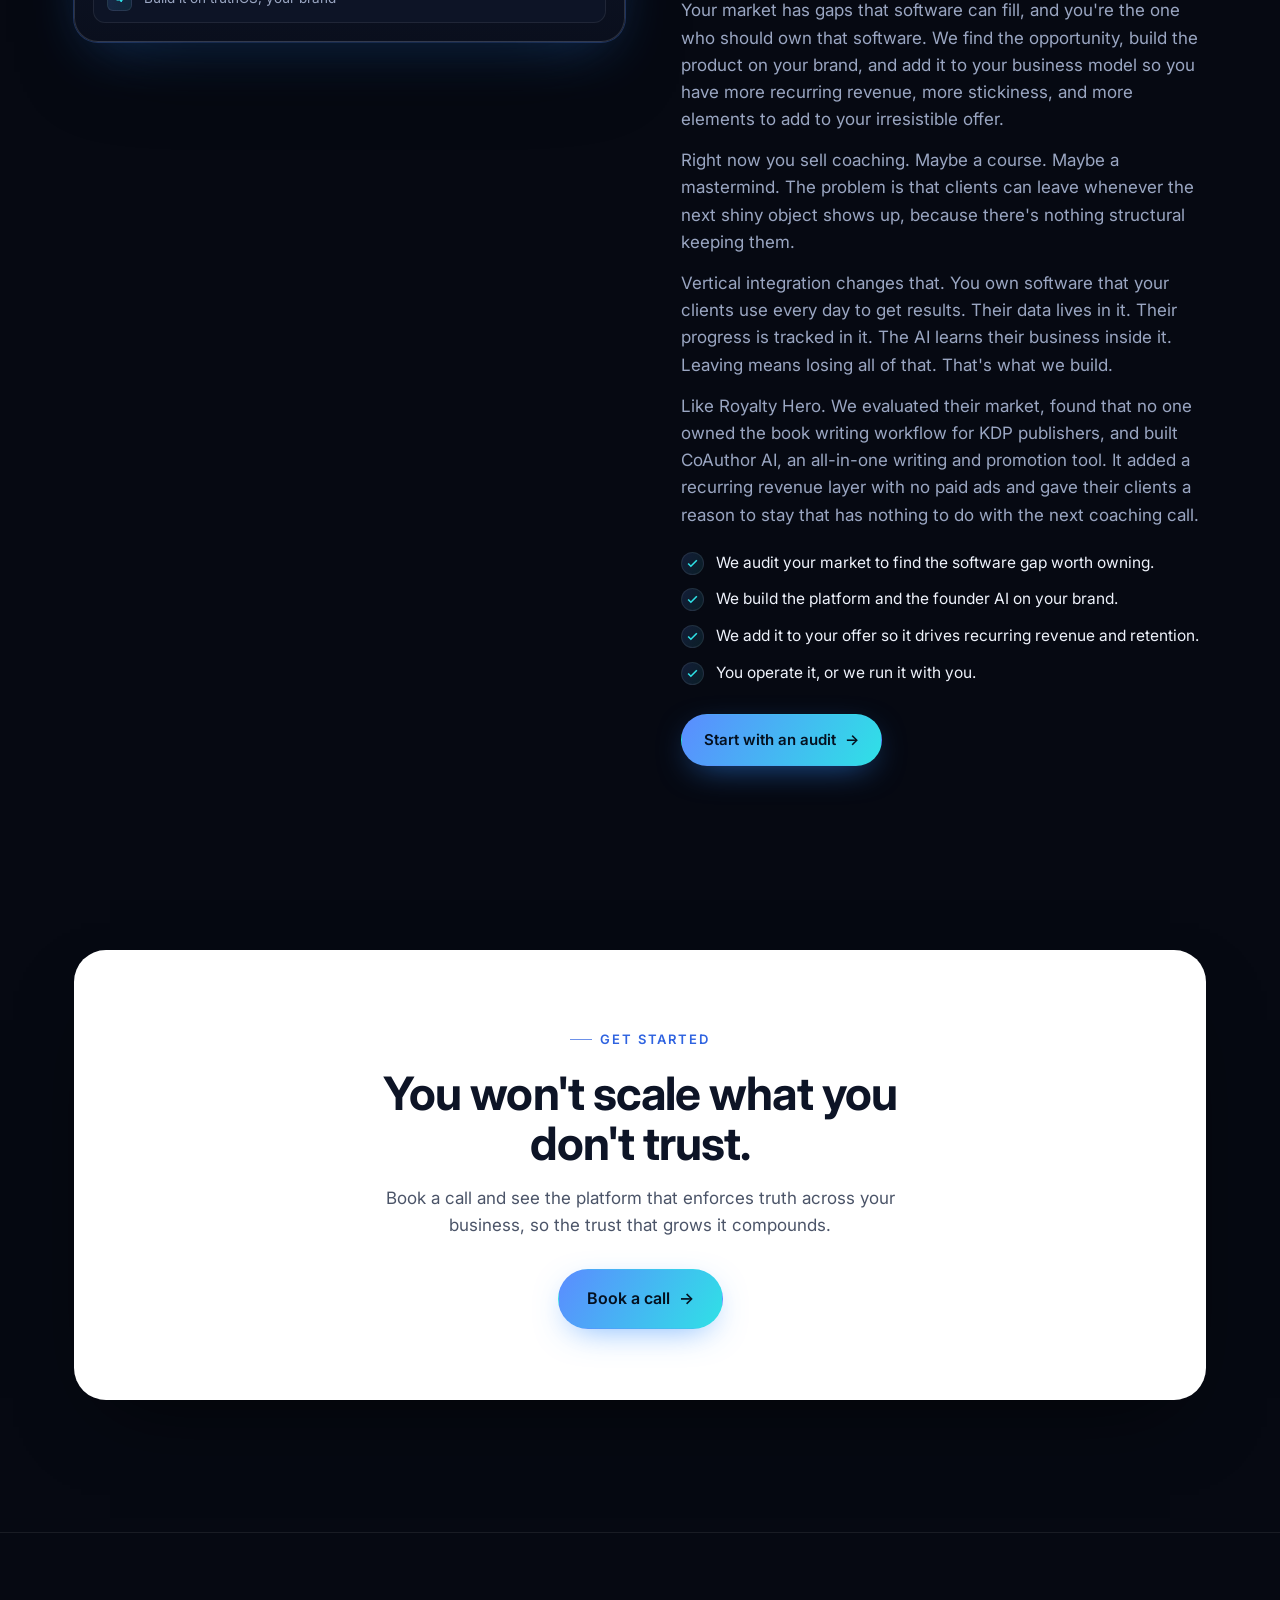
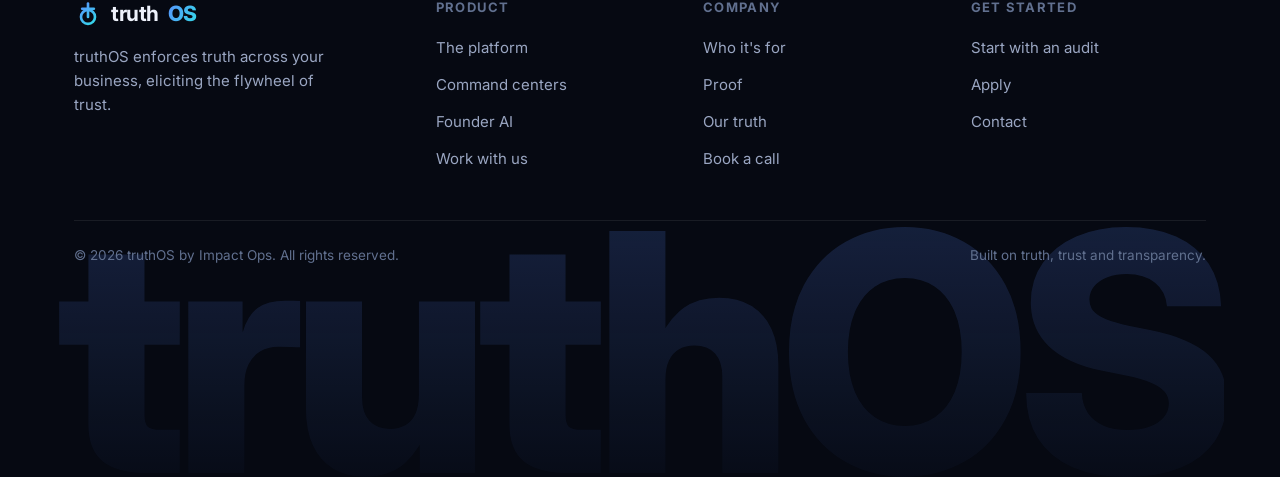
==== commit 616952d8: "Home: rename proof heading to 'The product sells the program'; white partners strip Co-Authored-By: " ====
--- a/website/preview/index.html
+++ b/website/preview/index.html
@@ -305,6 +305,8 @@
 .section-light .quote .by { color: #5b6478; }
 .section-light .btn-ghost { background: #ffffff; border-color: rgba(13,20,38,0.16); color: #0d1426; }
 .section-light .btn-ghost:hover { border-color: #2f63e0; color: #2f63e0; }
+.section-light .logos .logo { color: #2c3445; opacity: 1; }
+.section-light .faint { color: #6b7488; }
 
 /* ---------- Logos strip ---------- */
 .logos { display: flex; flex-wrap: wrap; align-items: center; justify-content: center; gap: 18px 40px; }
@@ -672,7 +674,7 @@
     </section>
 
     <!-- ===== CURRENT PARTNERS ===== -->
-    <section class="section-sm">
+    <section class="section-sm section-light">
       <div class="wrap center">
         <p class="faint" style="margin-bottom:26px; font-size:14px; letter-spacing:0.08em; text-transform:uppercase;">Running live operations for</p>
         <div class="logos">
@@ -862,7 +864,7 @@
       <div class="wrap">
         <div class="section-head center mx-auto">
           <span class="eyebrow">Proof</span>
-          <h2>The demo sells the program.</h2>
+          <h2>The product sells the program.</h2>
           <p class="lead mx-auto maxw-680">People see truthOS and want it. It's already running real operations in production, not a promise of one.</p>
         </div>
         <div class="grid grid-3" style="margin-bottom:24px">
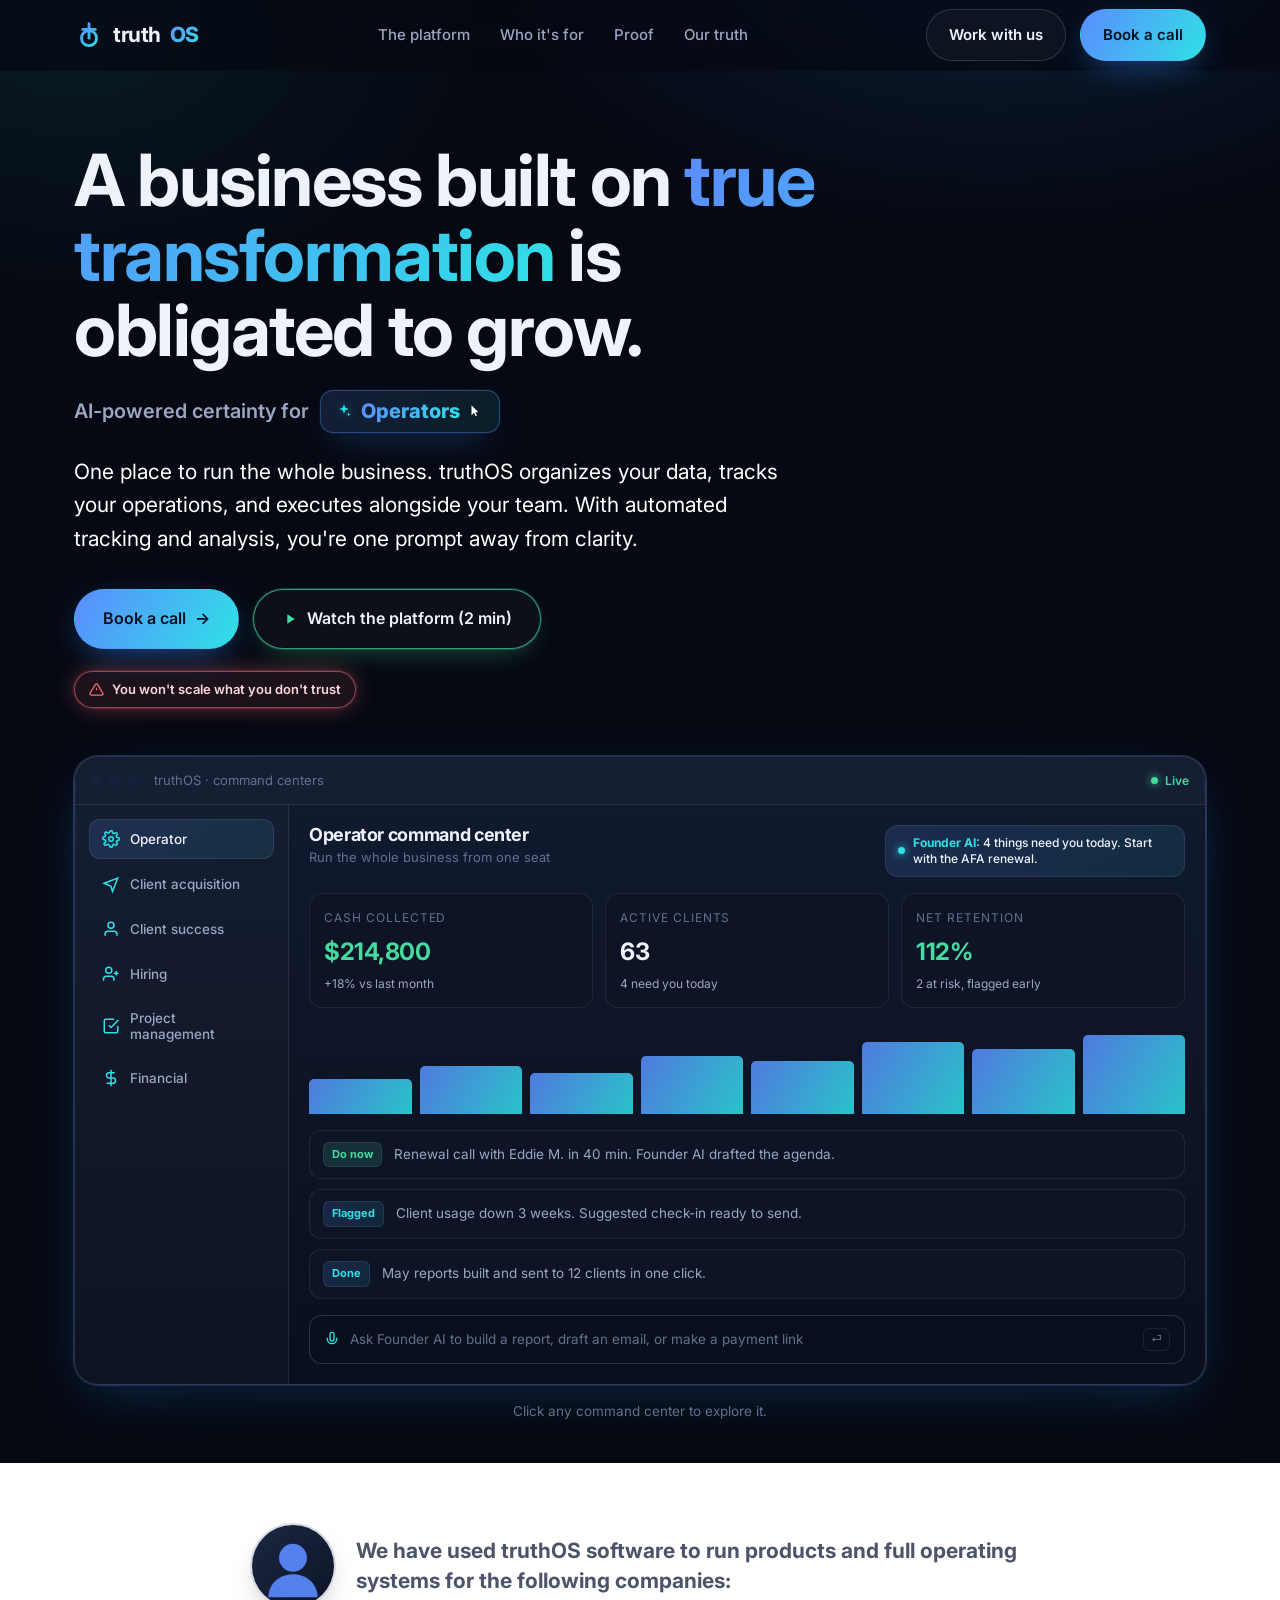
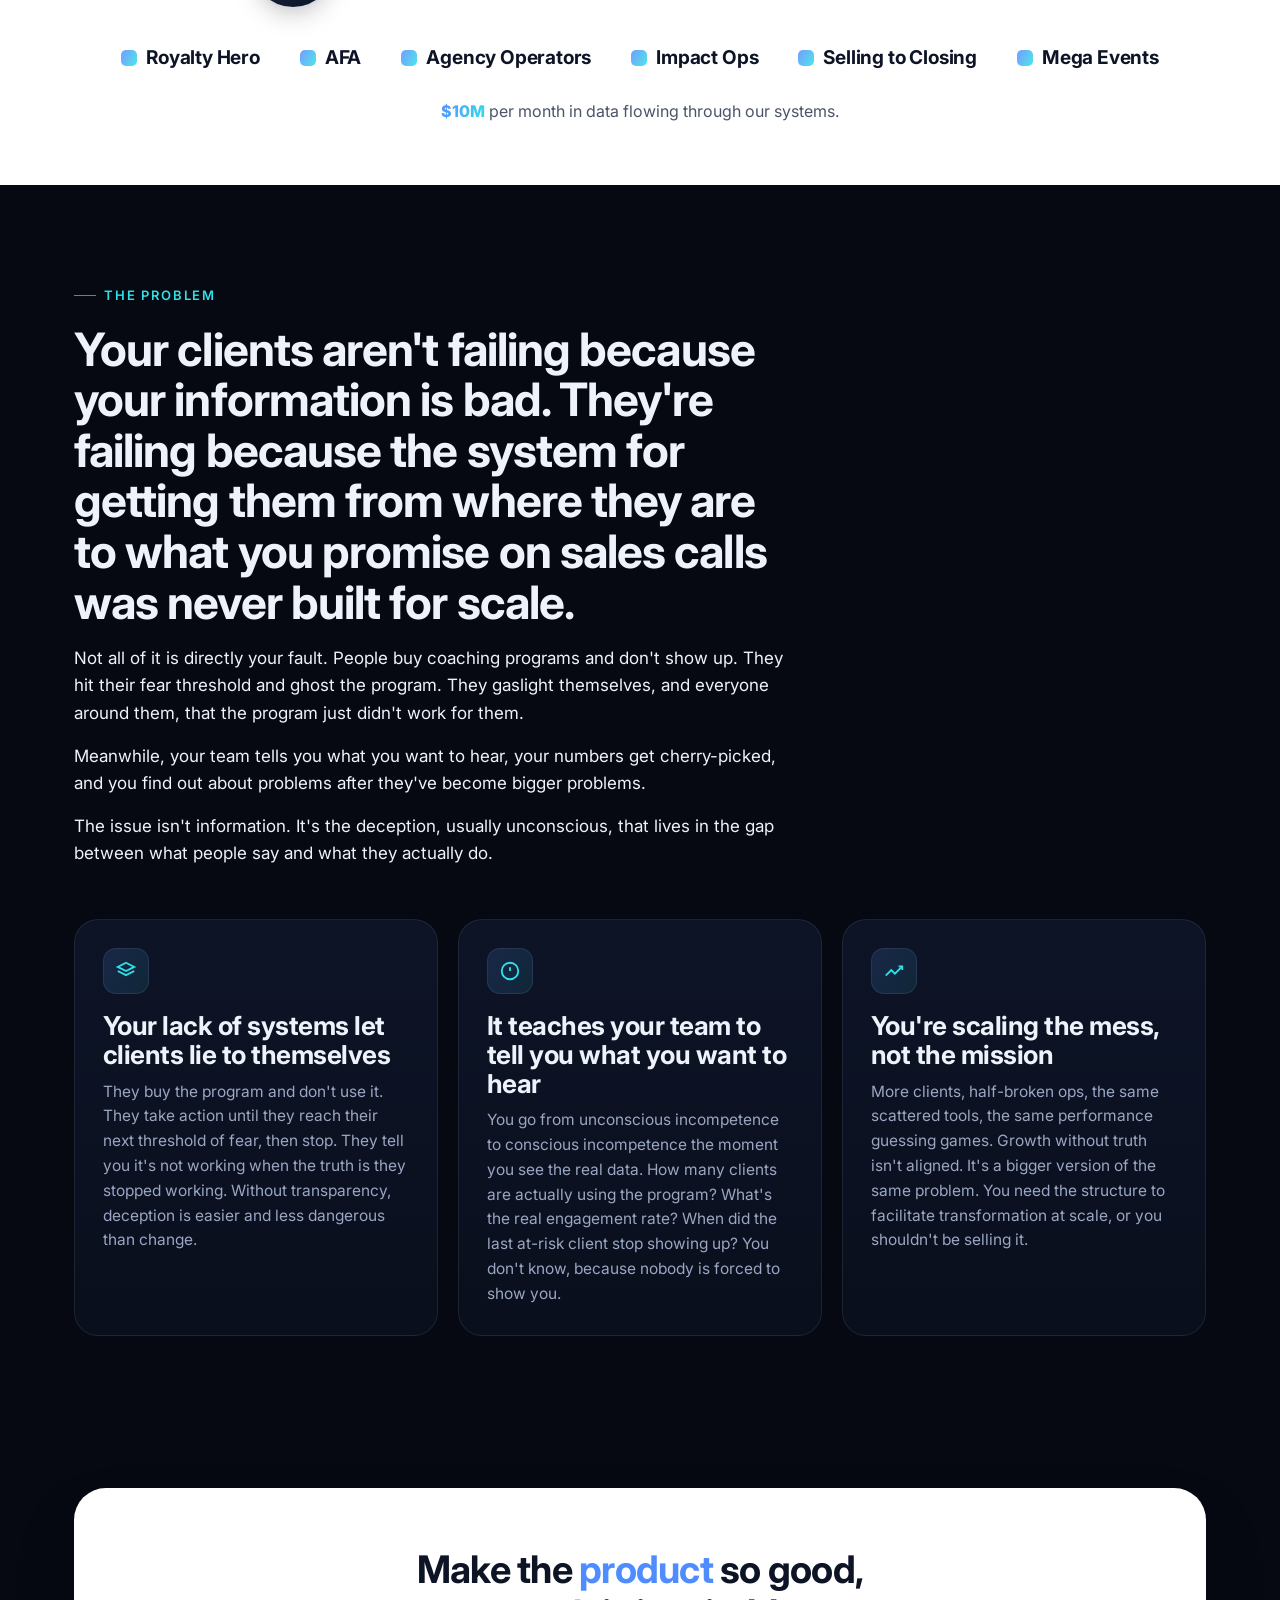
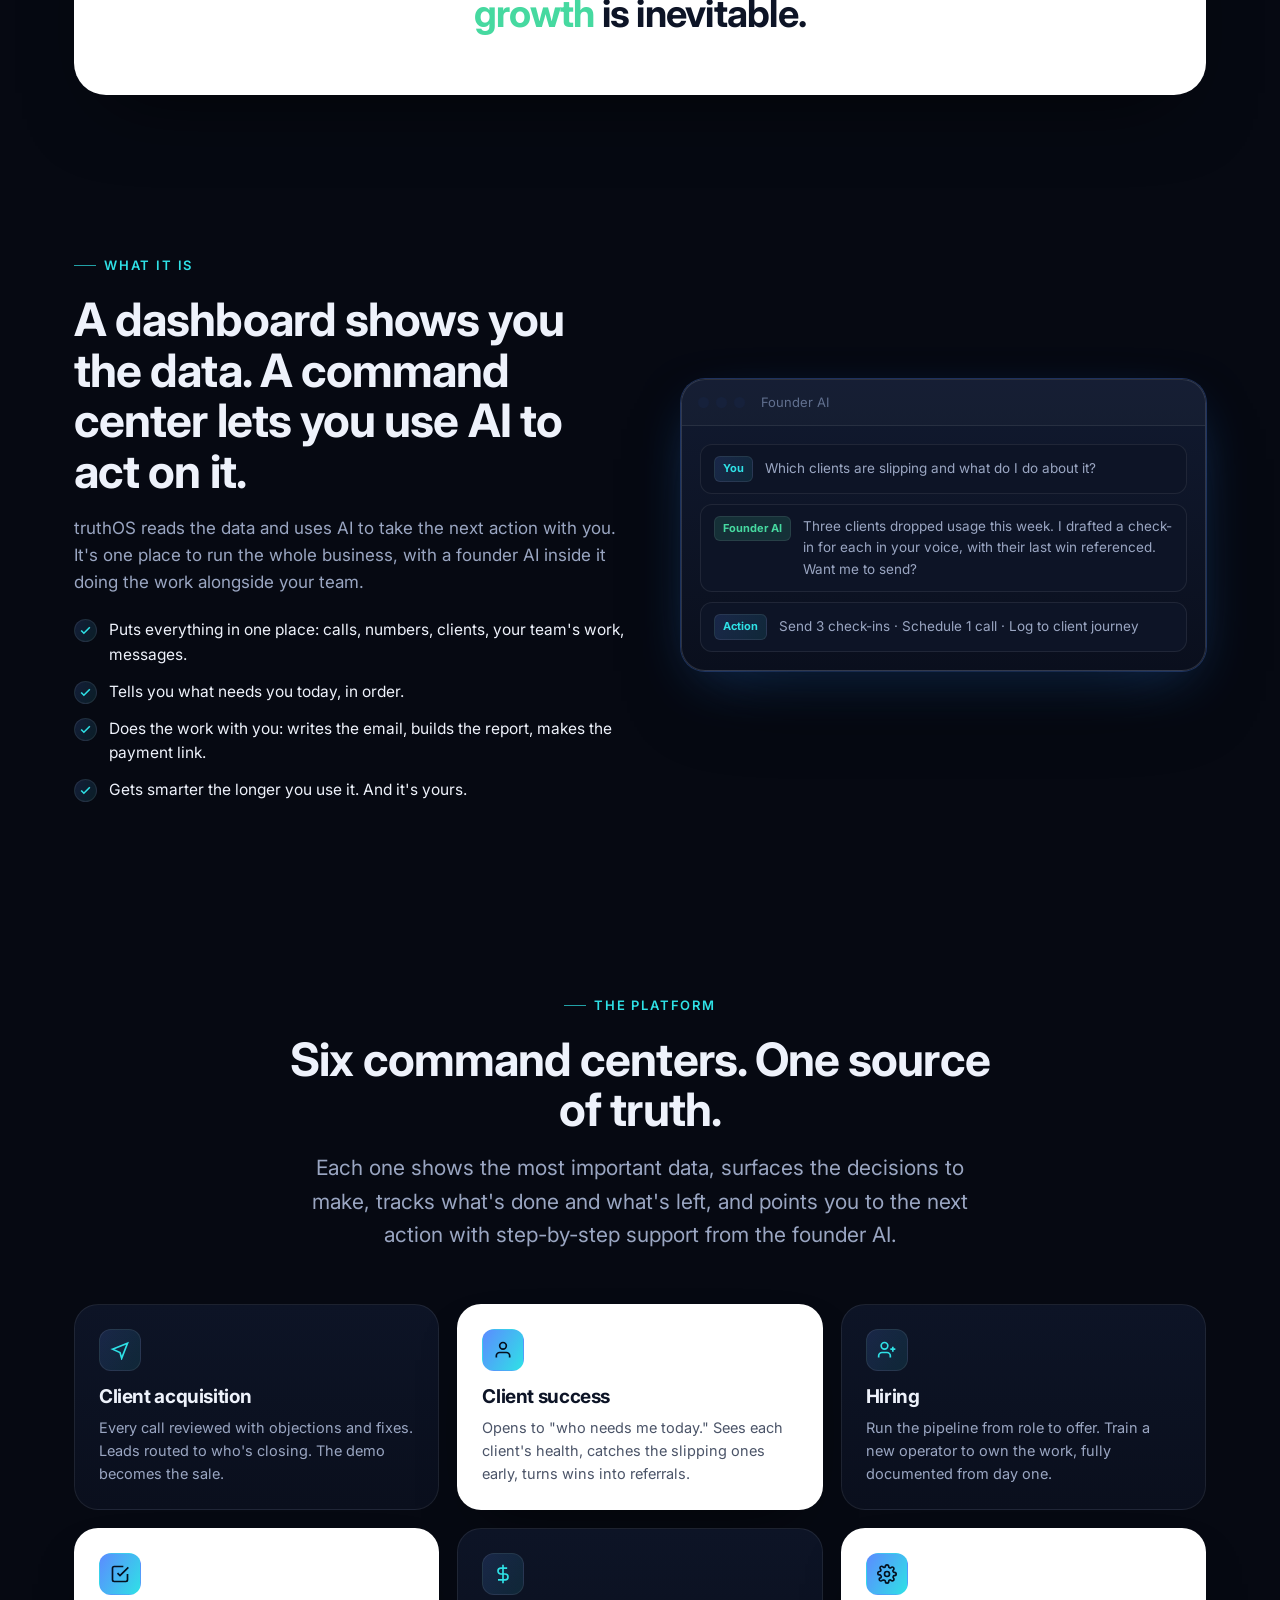
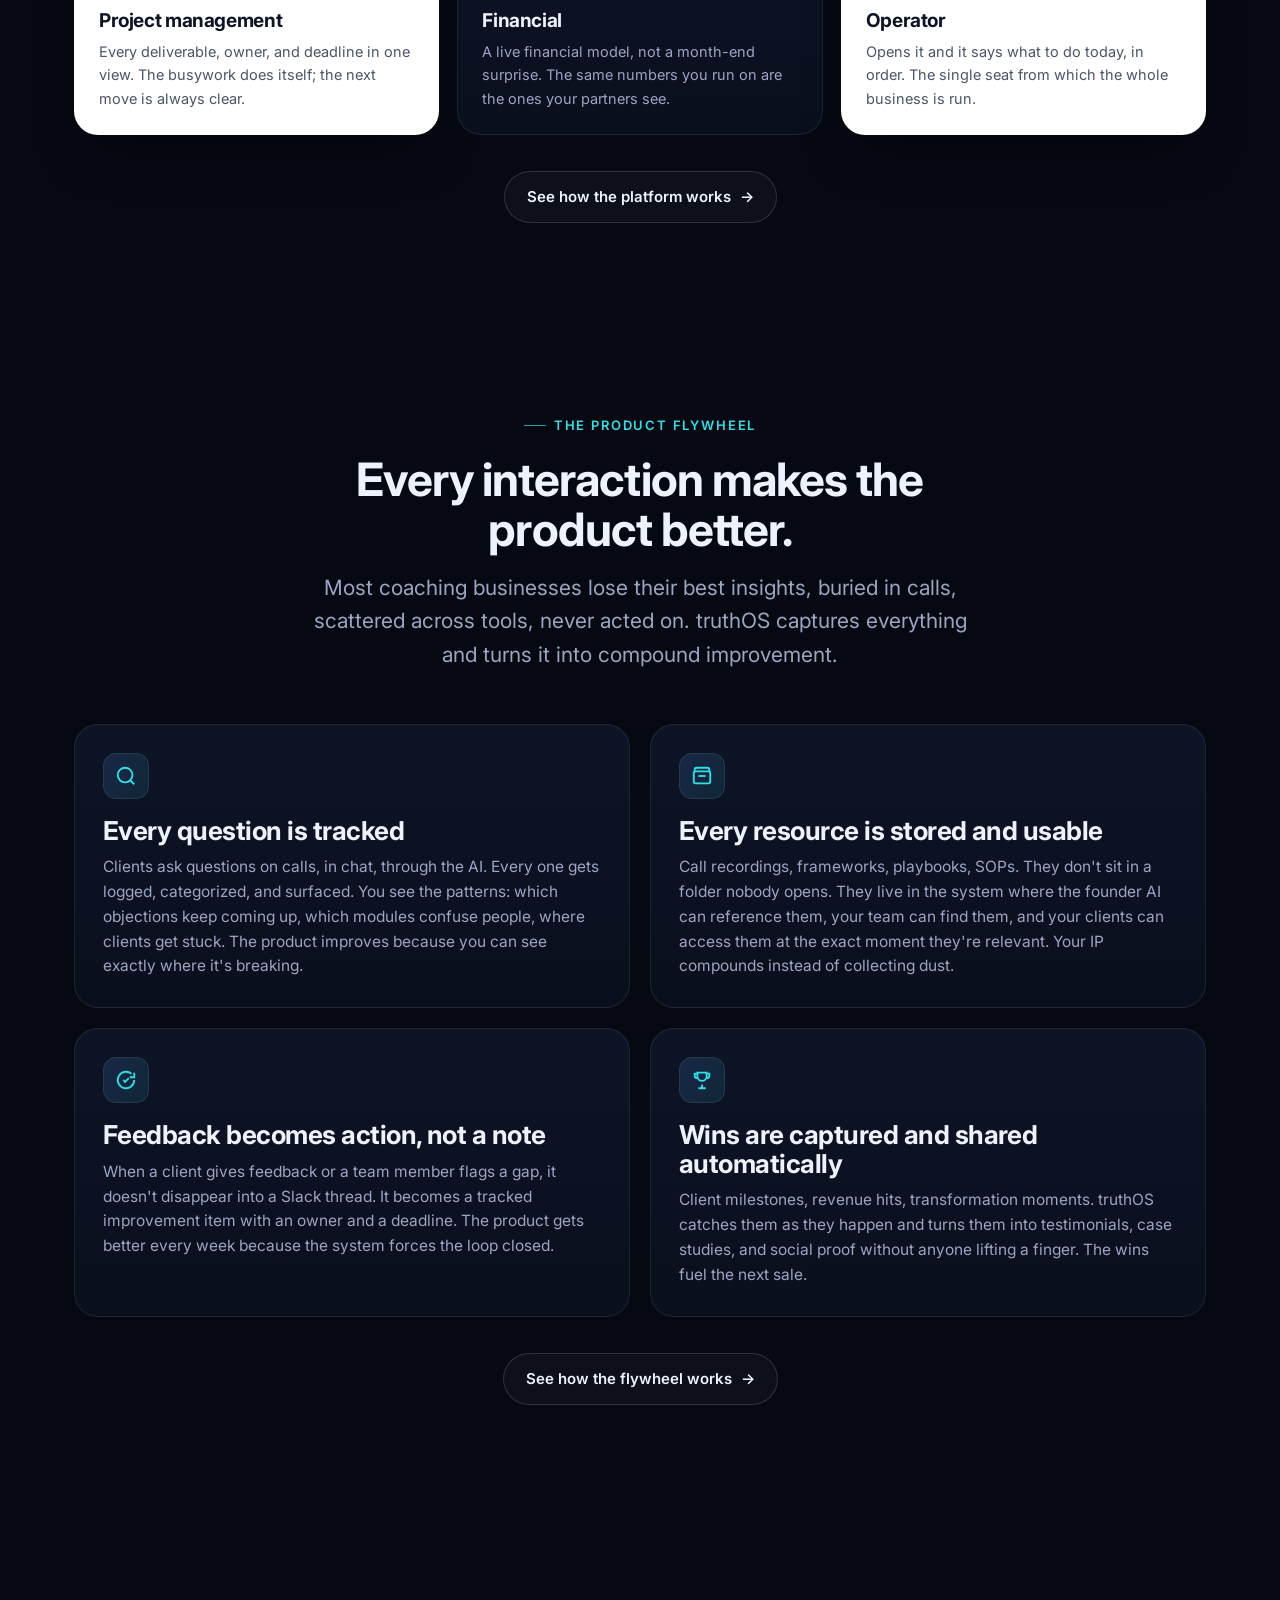
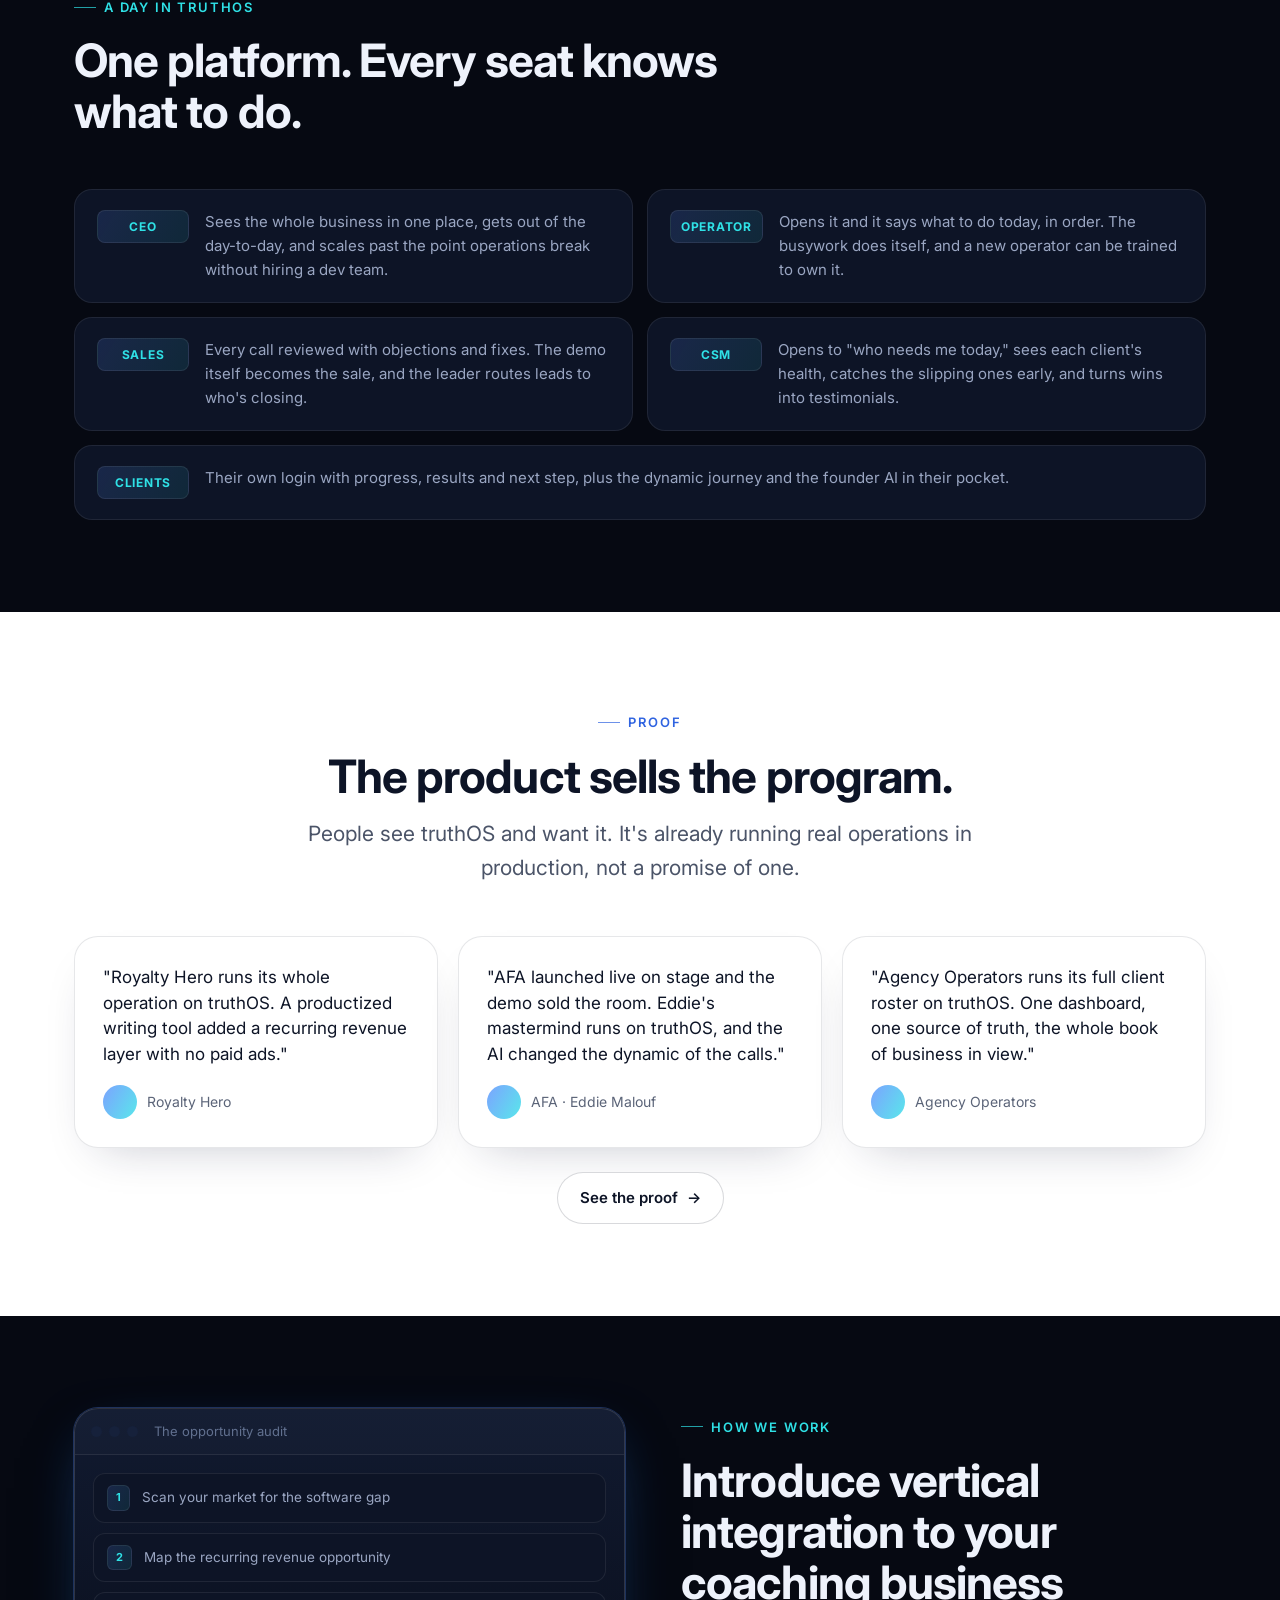
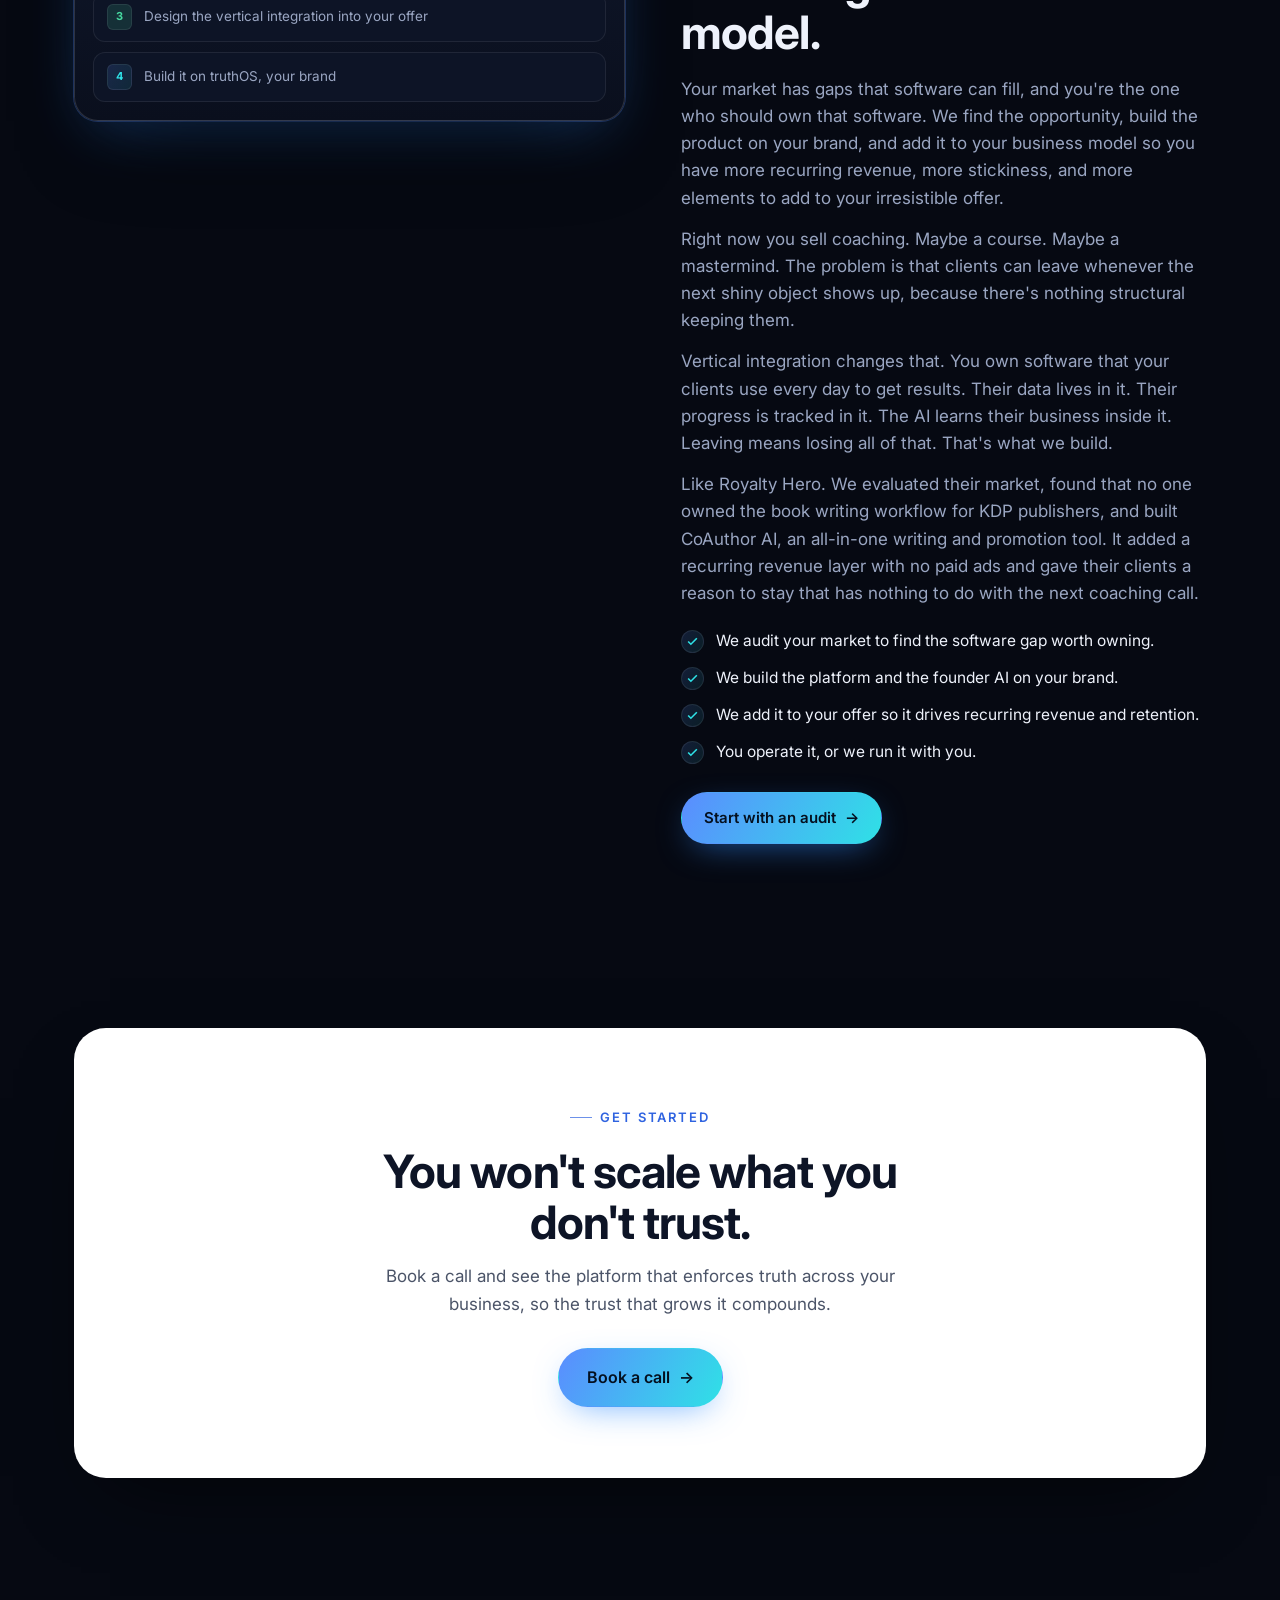
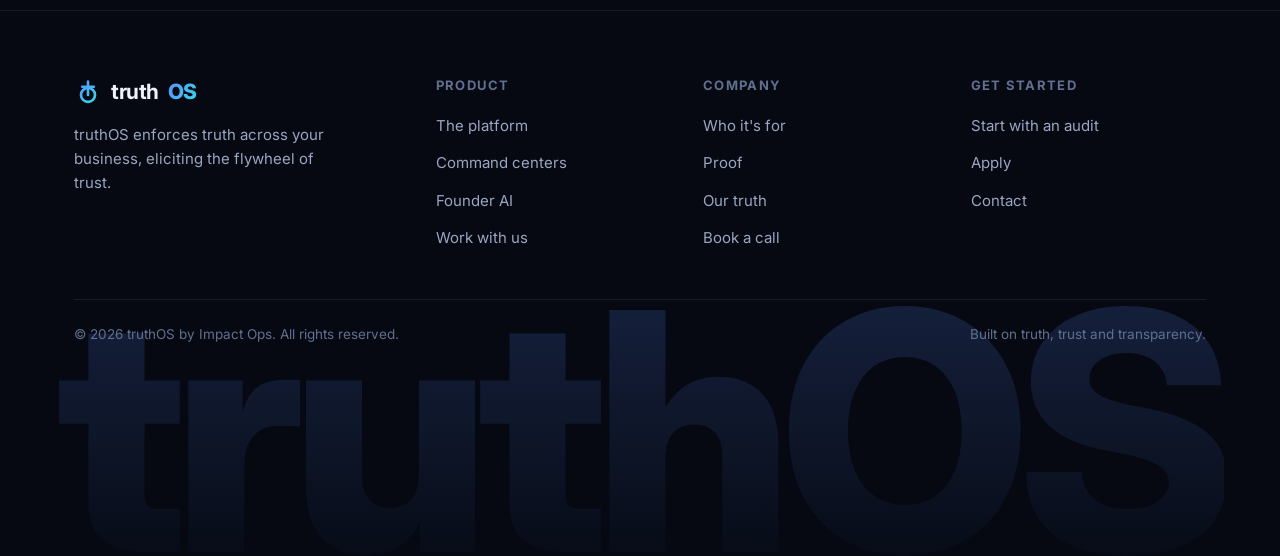
==== commit 94b7d7f2: "Hero: new headline, more roles, green watch button, red warning pill, white sub-copy, responsive sca" ====
--- a/website/preview/index.html
+++ b/website/preview/index.html
@@ -157,8 +157,9 @@
 
 /* ---------- Hero (left-aligned truthOS hero) ---------- */
 .hero { padding: 72px 0 48px; }
-.hero h1 { max-width: 16ch; }
+.hero h1 { max-width: 18ch; font-size: clamp(36px, 6.6vw, 84px); line-height: 1.04; }
 .hero .lead { max-width: 56ch; margin-top: 22px; }
+@media (min-width: 1280px) { .hero h1 { font-size: clamp(72px, 5.6vw, 92px); } }
 .hero-cta { display: flex; flex-wrap: wrap; gap: 14px; margin-top: 34px; }
 .hero-note { margin-top: 22px; display: flex; align-items: center; gap: 10px; flex-wrap: wrap; }
 
@@ -168,6 +169,13 @@
   background: var(--grad-soft); border: 1px solid var(--line); color: var(--text);
 }
 .pill .led { width: 7px; height: 7px; border-radius: 50%; background: var(--good); box-shadow: 0 0 10px var(--good); }
+/* red "warning" pill */
+.pill-warning { border-color: rgba(255,107,122,0.55); background: rgba(255,107,122,0.09); color: #ffd6dc; box-shadow: 0 0 0 1px rgba(255,107,122,0.16), 0 0 24px -5px rgba(255,107,122,0.6); }
+.pill-warning .warn-ico { width: 15px; height: 15px; color: var(--bad); flex: none; }
+/* green-outlined "watch the platform" button */
+.btn-watch { border-color: rgba(70,217,160,0.7); box-shadow: 0 0 0 1px rgba(70,217,160,0.22), 0 10px 30px -14px rgba(70,217,160,0.5); }
+.btn-watch:hover { background: rgba(70,217,160,0.08); border-color: var(--good); box-shadow: 0 0 0 1px rgba(70,217,160,0.4), 0 14px 34px -14px rgba(70,217,160,0.7); }
+.btn-watch svg { color: var(--good); }
 
 /* hero bridge + AI role chip */
 .hero-bridge { font-size: clamp(16px, 2vw, 20px); font-weight: 600; color: var(--muted); margin-top: 22px; display: flex; align-items: center; gap: 11px; flex-wrap: wrap; }
@@ -305,8 +313,13 @@
 .section-light .quote .by { color: #5b6478; }
 .section-light .btn-ghost { background: #ffffff; border-color: rgba(13,20,38,0.16); color: #0d1426; }
 .section-light .btn-ghost:hover { border-color: #2f63e0; color: #2f63e0; }
-.section-light .logos .logo { color: #2c3445; opacity: 1; }
+.section-light .logos .logo { color: #0d1426; opacity: 1; }
 .section-light .faint { color: #6b7488; }
+/* founder quote on white partners band */
+.founder-quote { display: flex; align-items: center; gap: 20px; justify-content: center; max-width: 780px; margin: 0 auto 34px; text-align: left; }
+.founder-photo { width: 86px; height: 86px; border-radius: 50%; object-fit: cover; flex: none; border: 2px solid rgba(13,20,38,0.08); box-shadow: 0 12px 30px -14px rgba(0,0,0,0.4); background: #e9ecf3; }
+.founder-says { color: #0d1426; font-weight: 700; font-size: clamp(17px, 2vw, 21px); line-height: 1.4; }
+@media (max-width: 560px) { .founder-quote { flex-direction: column; text-align: center; gap: 14px; } }
 
 /* ---------- Logos strip ---------- */
 .logos { display: flex; flex-wrap: wrap; align-items: center; justify-content: center; gap: 18px 40px; }
@@ -492,25 +505,25 @@
     <!-- ===== HERO ===== -->
     <section class="hero">
       <div class="wrap">
-        <h1>A business built on <span class="gradient-text">true transformation</span> cannot help but to scale.</h1>
+        <h1>A business built on <span class="gradient-text">true transformation</span> is obligated to grow.</h1>
         <p class="hero-bridge"><span>AI-powered certainty for</span>
           <a class="role-chip" href="#demo" aria-label="Explore the live demo">
             <svg class="ai-spark" viewBox="0 0 24 24" fill="currentColor" aria-hidden="true"><path d="M12 2l1.9 5.1L19 9l-5.1 1.9L12 16l-1.9-5.1L5 9l5.1-1.9z"/><path d="M19 14l.8 2.2L22 17l-2.2.8L19 20l-.8-2.2L16 17l2.2-.8z"/></svg>
-            <span class="rotator" data-words="CEOs,Operators,Revenue leaders,Product teams,Coaches">CEOs</span>
+            <span class="rotator" data-words="CEOs,Operators,Revenue leaders,Product teams,Coaches,Visionaries,Creators,Entrepreneurs">CEOs</span>
             <svg class="cursor-ico" viewBox="0 0 24 24" fill="currentColor" aria-hidden="true"><path d="M4 2L4 18L8 14L10.5 19.5L12.7 18.4L10.2 13L15 13Z"/></svg>
           </a>
         </p>
-        <p class="lead">One place to run the whole business. truthOS organizes your data, tracks your operations, and executes alongside your team. With automated tracking and analysis, you're one prompt away from clarity.</p>
+        <p class="lead" style="color:#ffffff;">One place to run the whole business. truthOS organizes your data, tracks your operations, and executes alongside your team. With automated tracking and analysis, you're one prompt away from clarity.</p>
         <div class="hero-cta">
           <a class="btn btn-primary btn-lg" href="book-a-call.html">Book a call <span class="arrow">&rarr;</span></a>
           <!-- TODO: link "Watch the platform" to the 2-min platform video once it exists -->
-          <a class="btn btn-ghost btn-lg" href="#">
+          <a class="btn btn-ghost btn-lg btn-watch" href="#">
             <svg width="16" height="16" viewBox="0 0 24 24" fill="currentColor" aria-hidden="true"><path d="M8 5v14l11-7z"/></svg>
             Watch the platform (2 min)
           </a>
         </div>
         <p class="hero-note">
-          <span class="pill">You won't scale what you don't trust</span>
+          <span class="pill pill-warning"><svg class="warn-ico" viewBox="0 0 24 24" fill="none" stroke="currentColor" stroke-width="2" aria-hidden="true"><path d="M10.3 3.9 1.8 18a2 2 0 0 0 1.7 3h17a2 2 0 0 0 1.7-3L13.7 3.9a2 2 0 0 0-3.4 0z"/><path d="M12 9v4M12 17h.01"/></svg> You won't scale what you don't trust</span>
         </p>
       </div>
     </section>
@@ -676,7 +689,11 @@
     <!-- ===== CURRENT PARTNERS ===== -->
     <section class="section-sm section-light">
       <div class="wrap center">
-        <p class="faint" style="margin-bottom:26px; font-size:14px; letter-spacing:0.08em; text-transform:uppercase;">Running live operations for</p>
+        <div class="founder-quote">
+          <!-- TODO: replace assets/founder.svg with a real photo of Jordan (assets/founder.jpg) -->
+          <img class="founder-photo" src="assets/founder.svg" alt="Jordan, founder of Impact Ops" />
+          <p class="founder-says">We have used truthOS software to run products and full operating systems for the following companies:</p>
+        </div>
         <div class="logos">
           <span class="logo"><span class="mk"></span> Royalty Hero</span>
           <span class="logo"><span class="mk"></span> AFA</span>
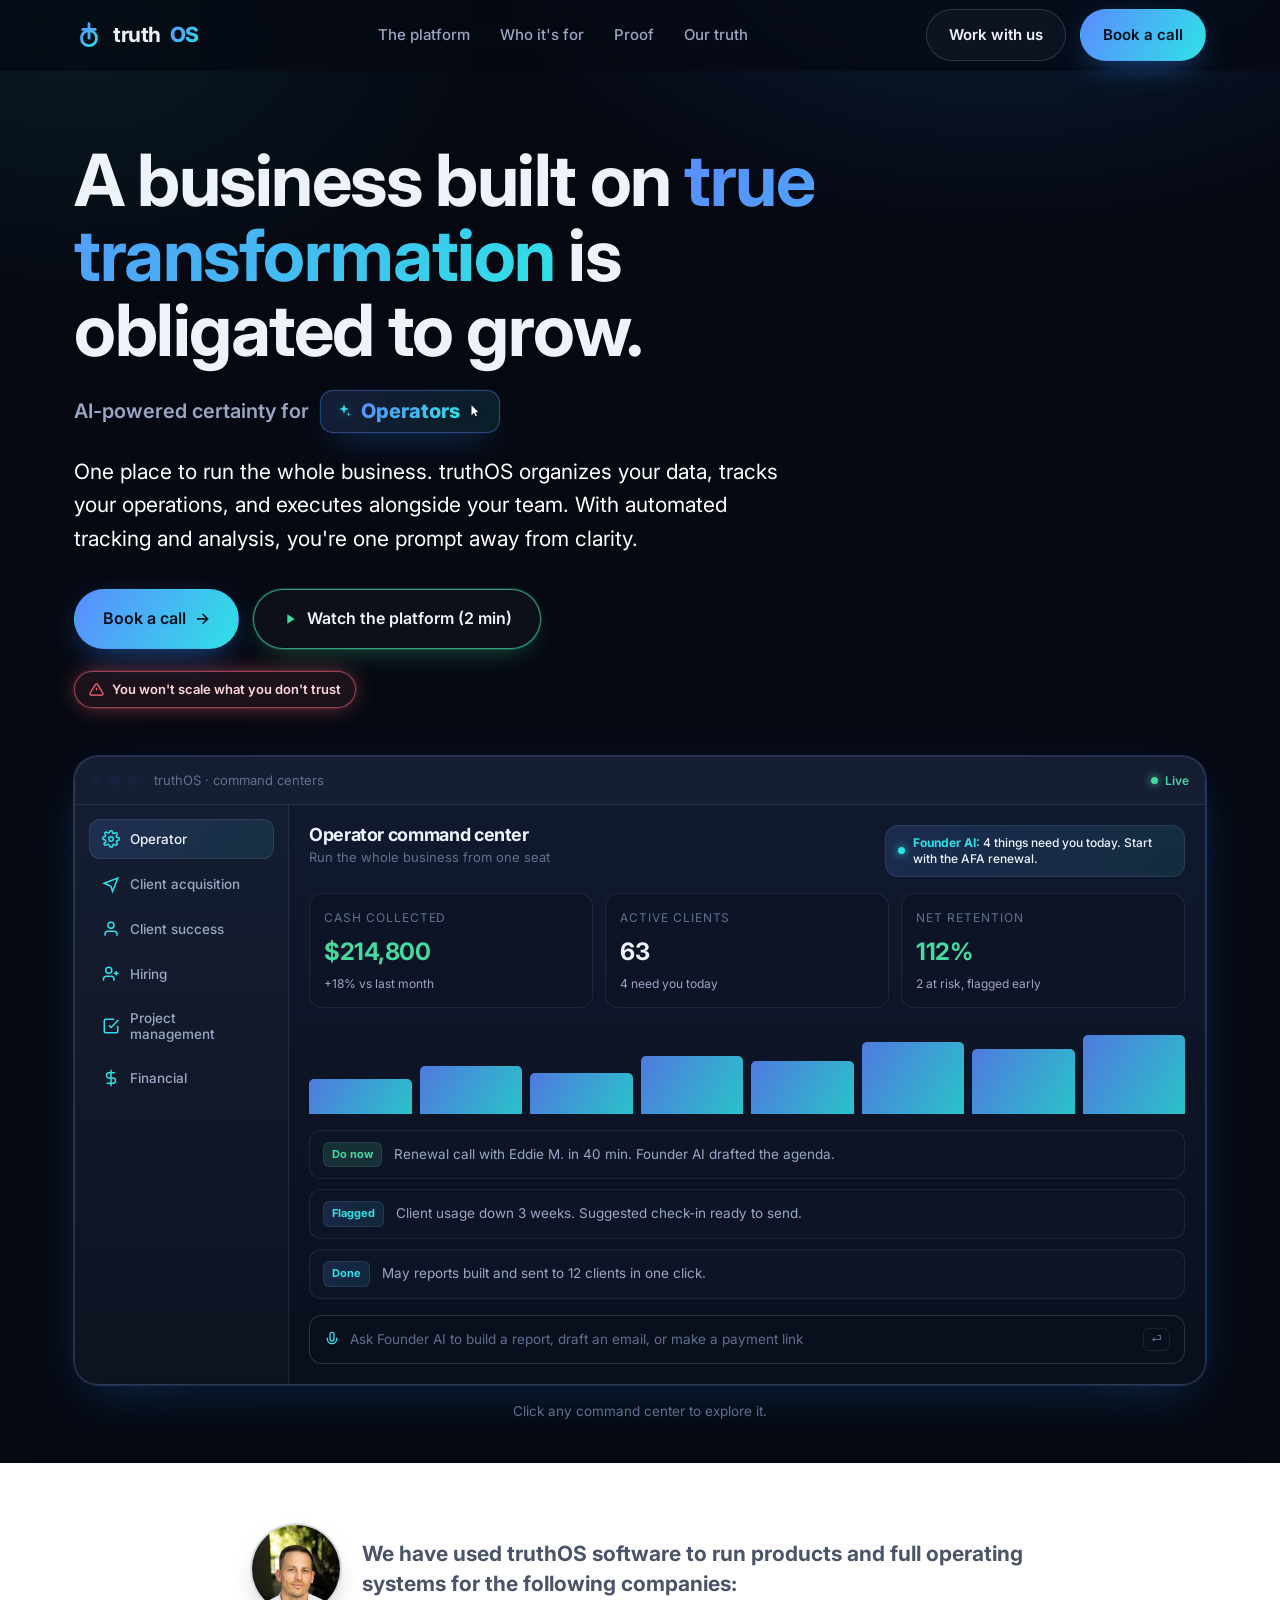
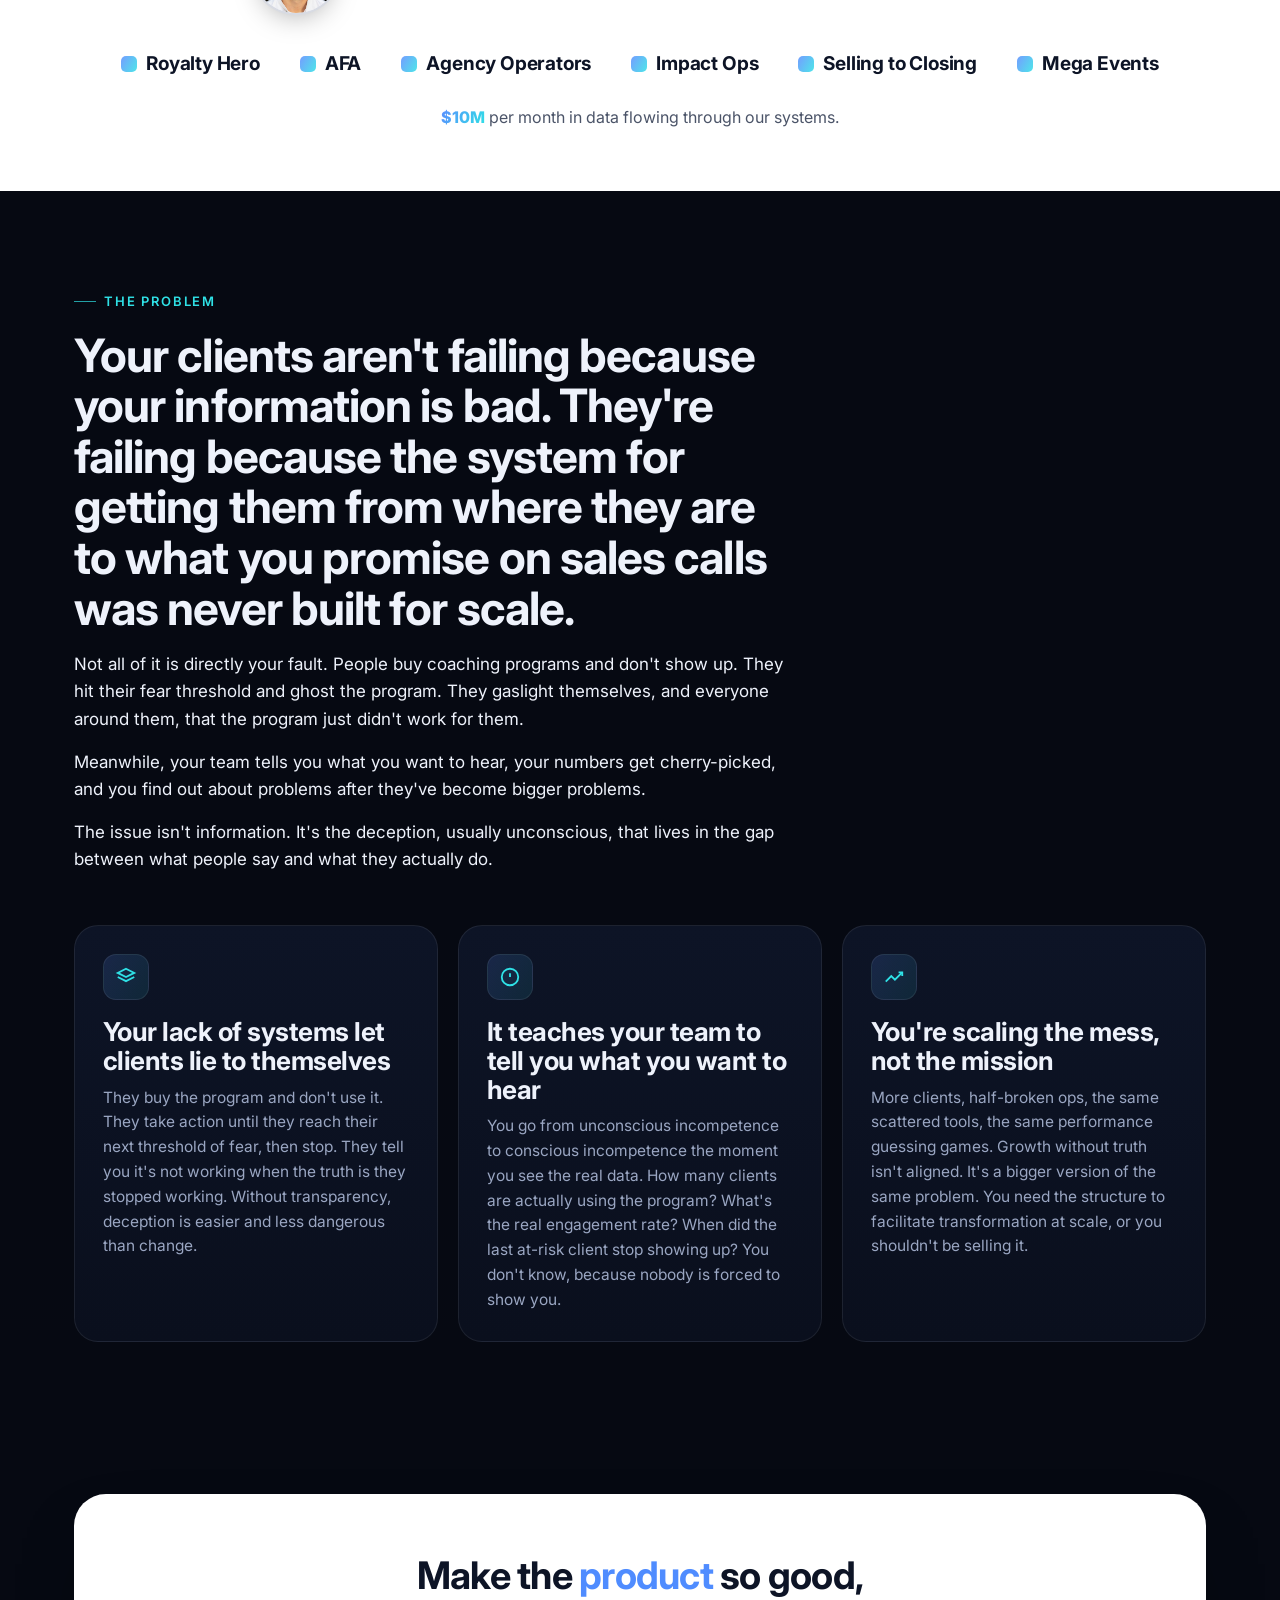
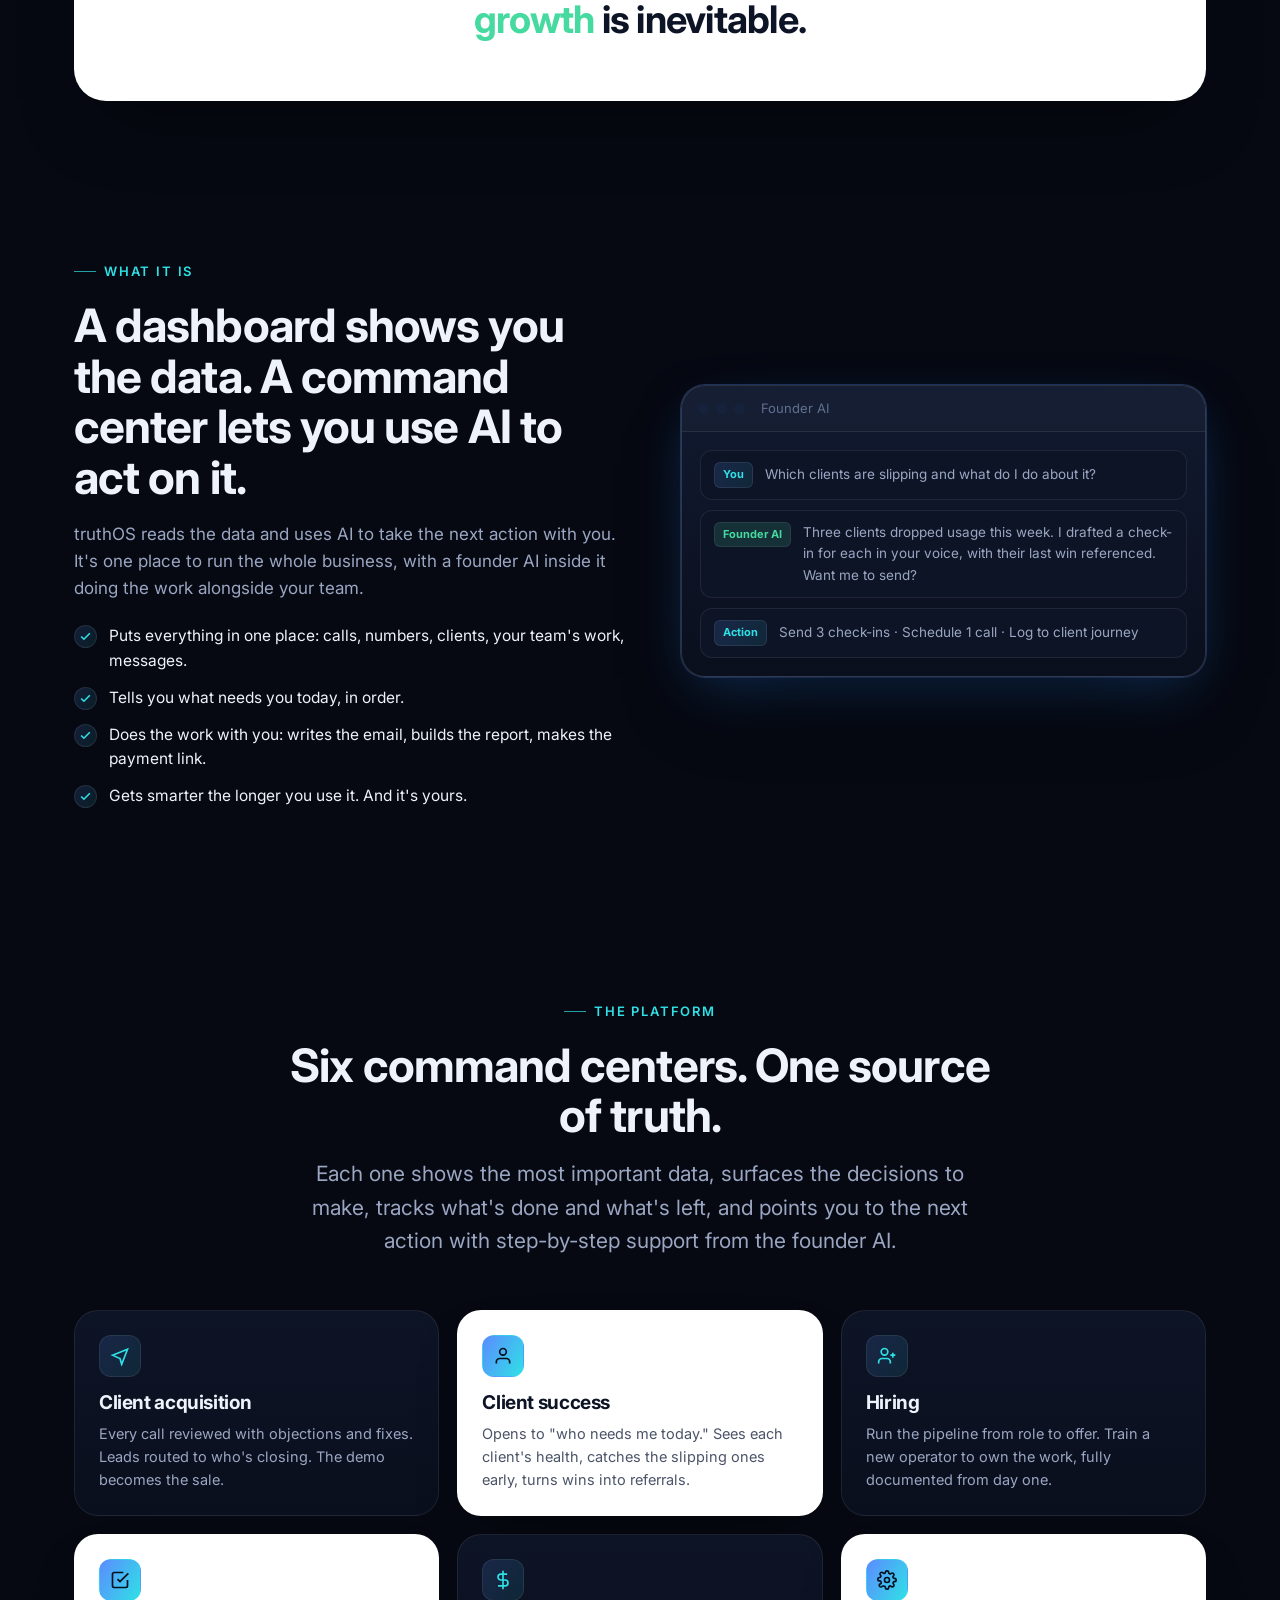
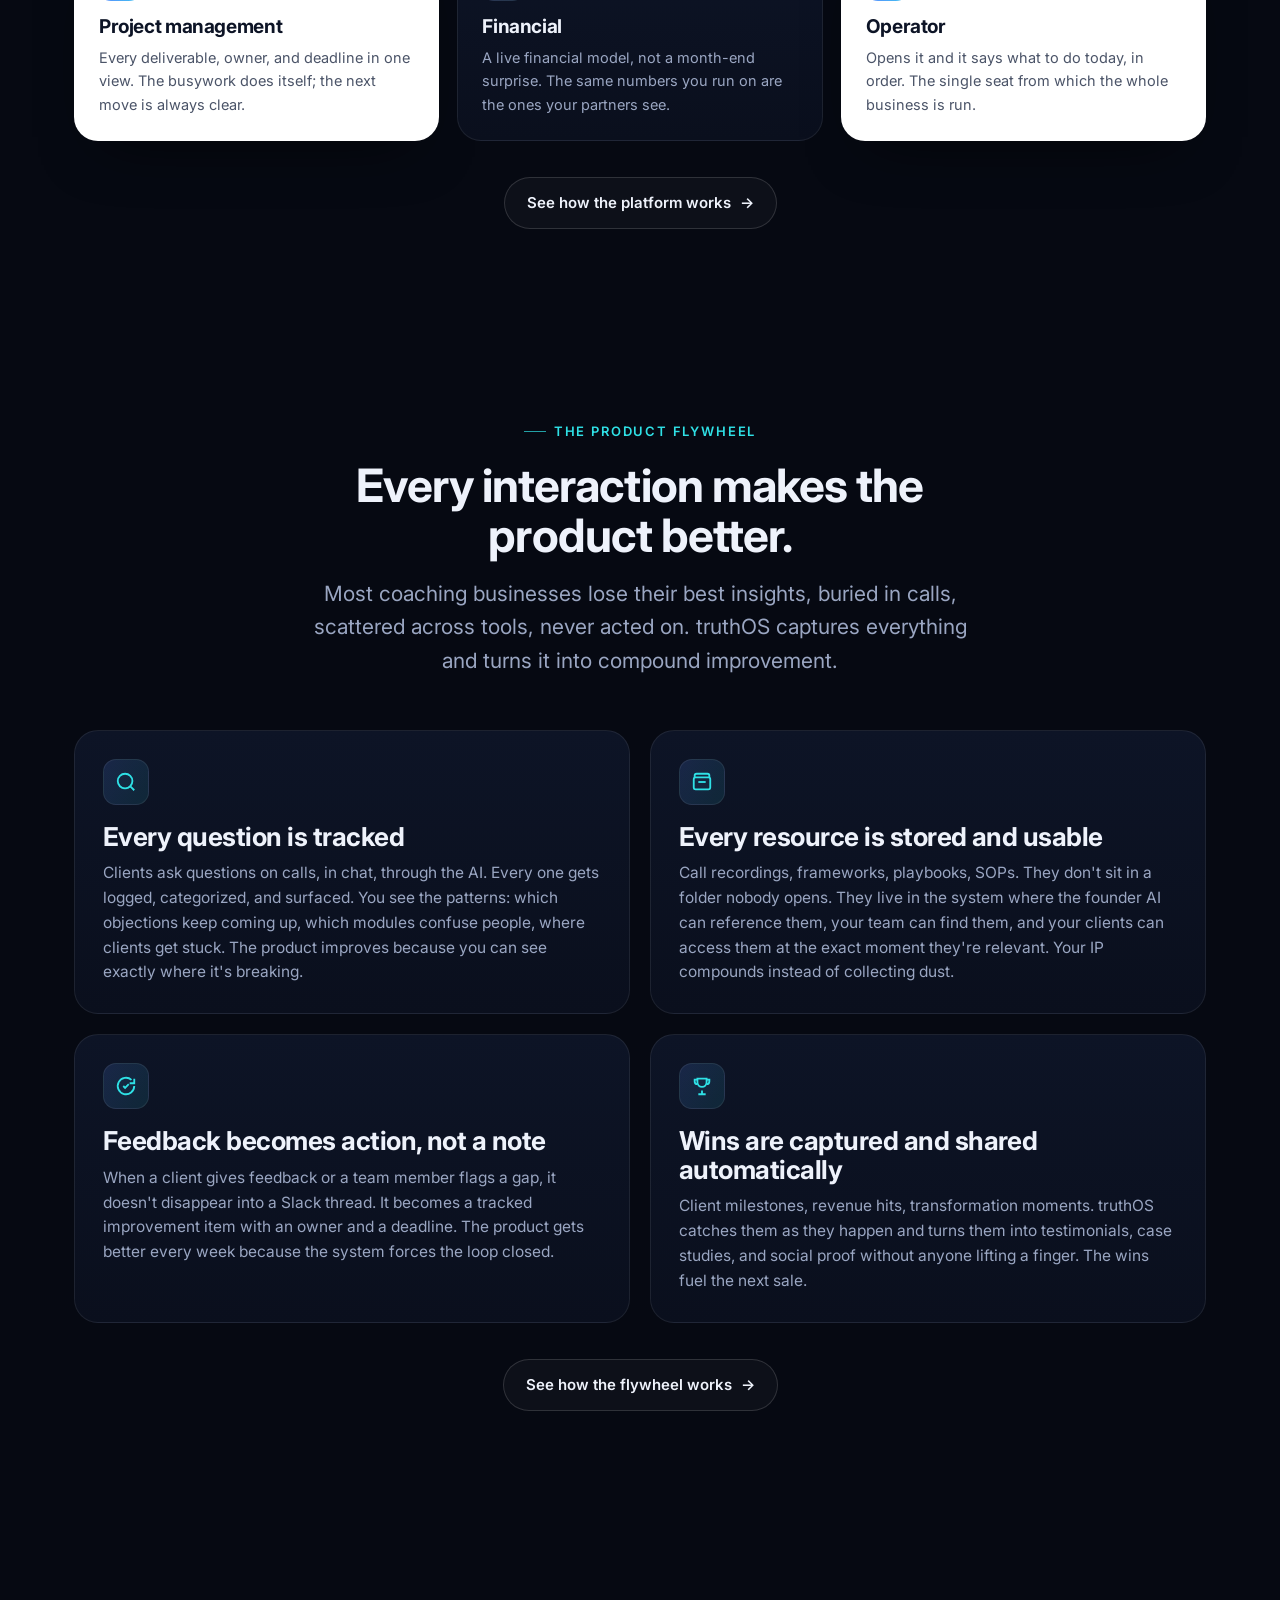
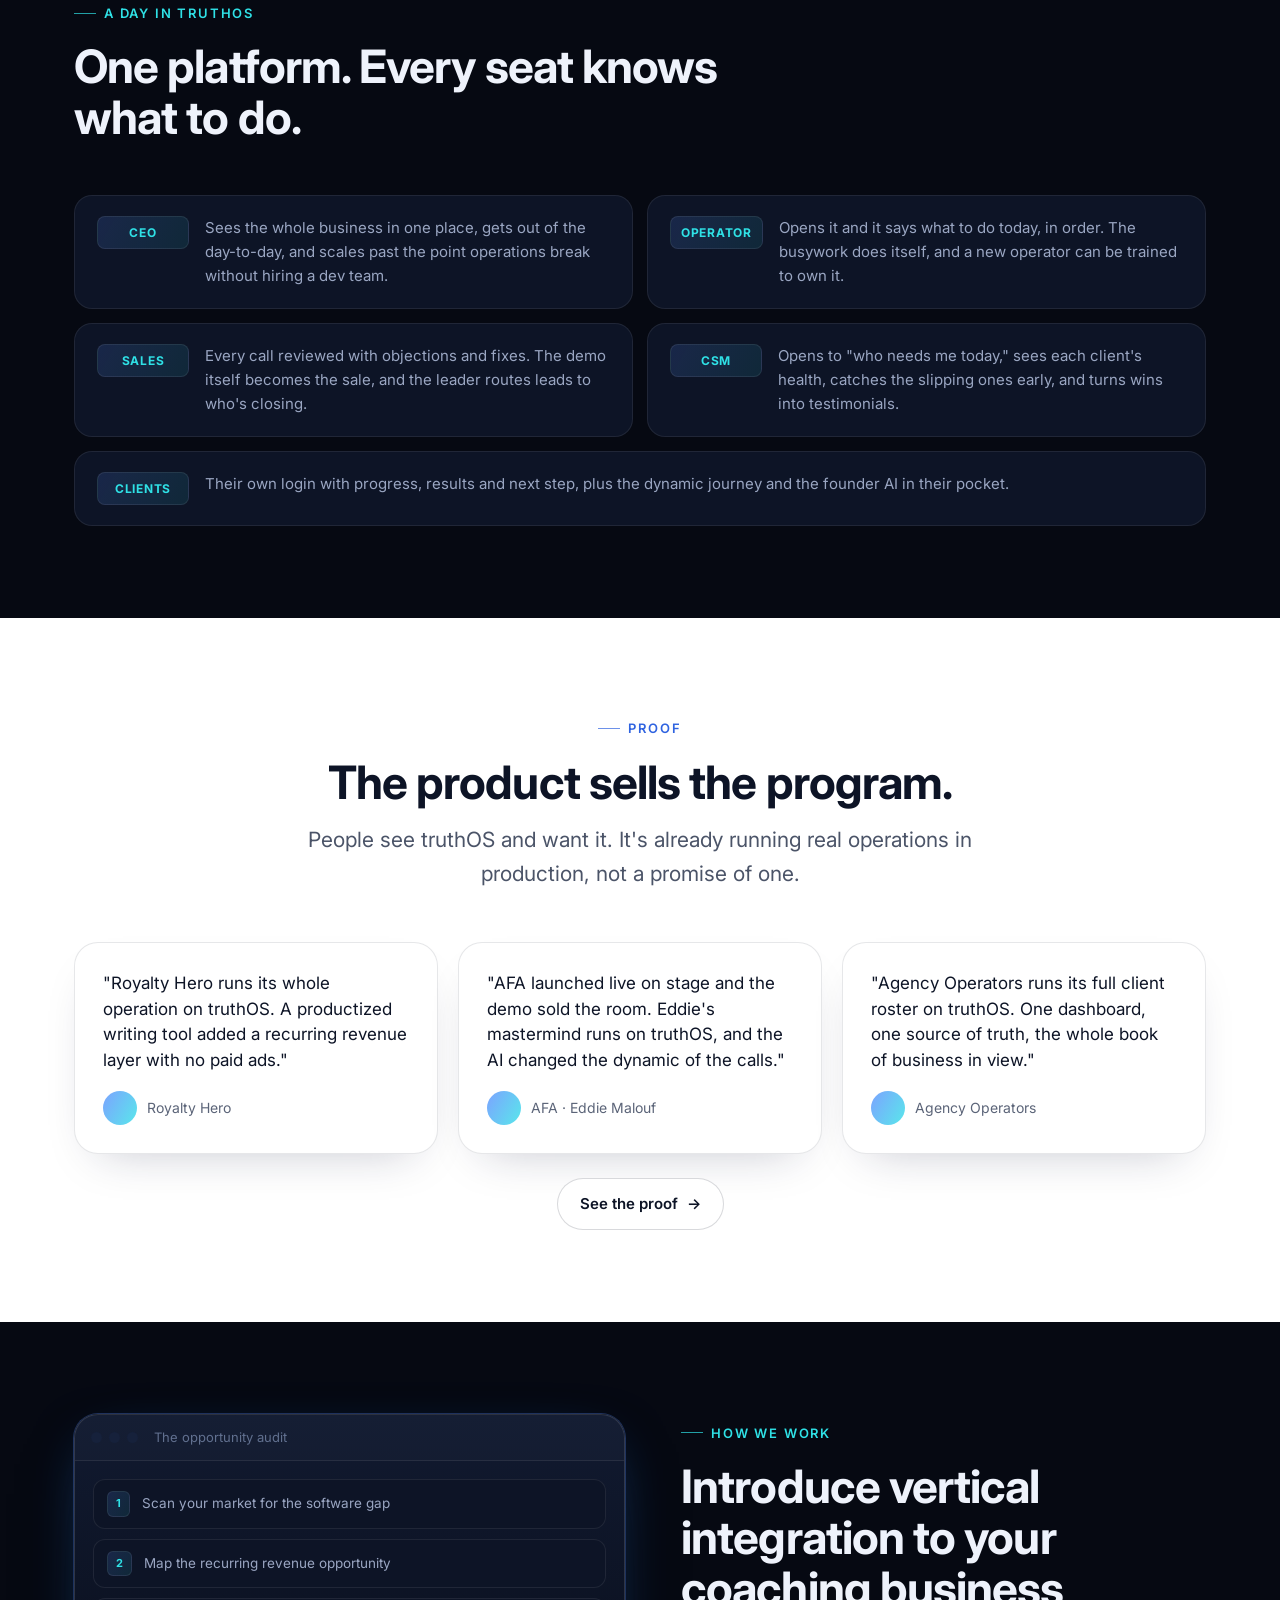
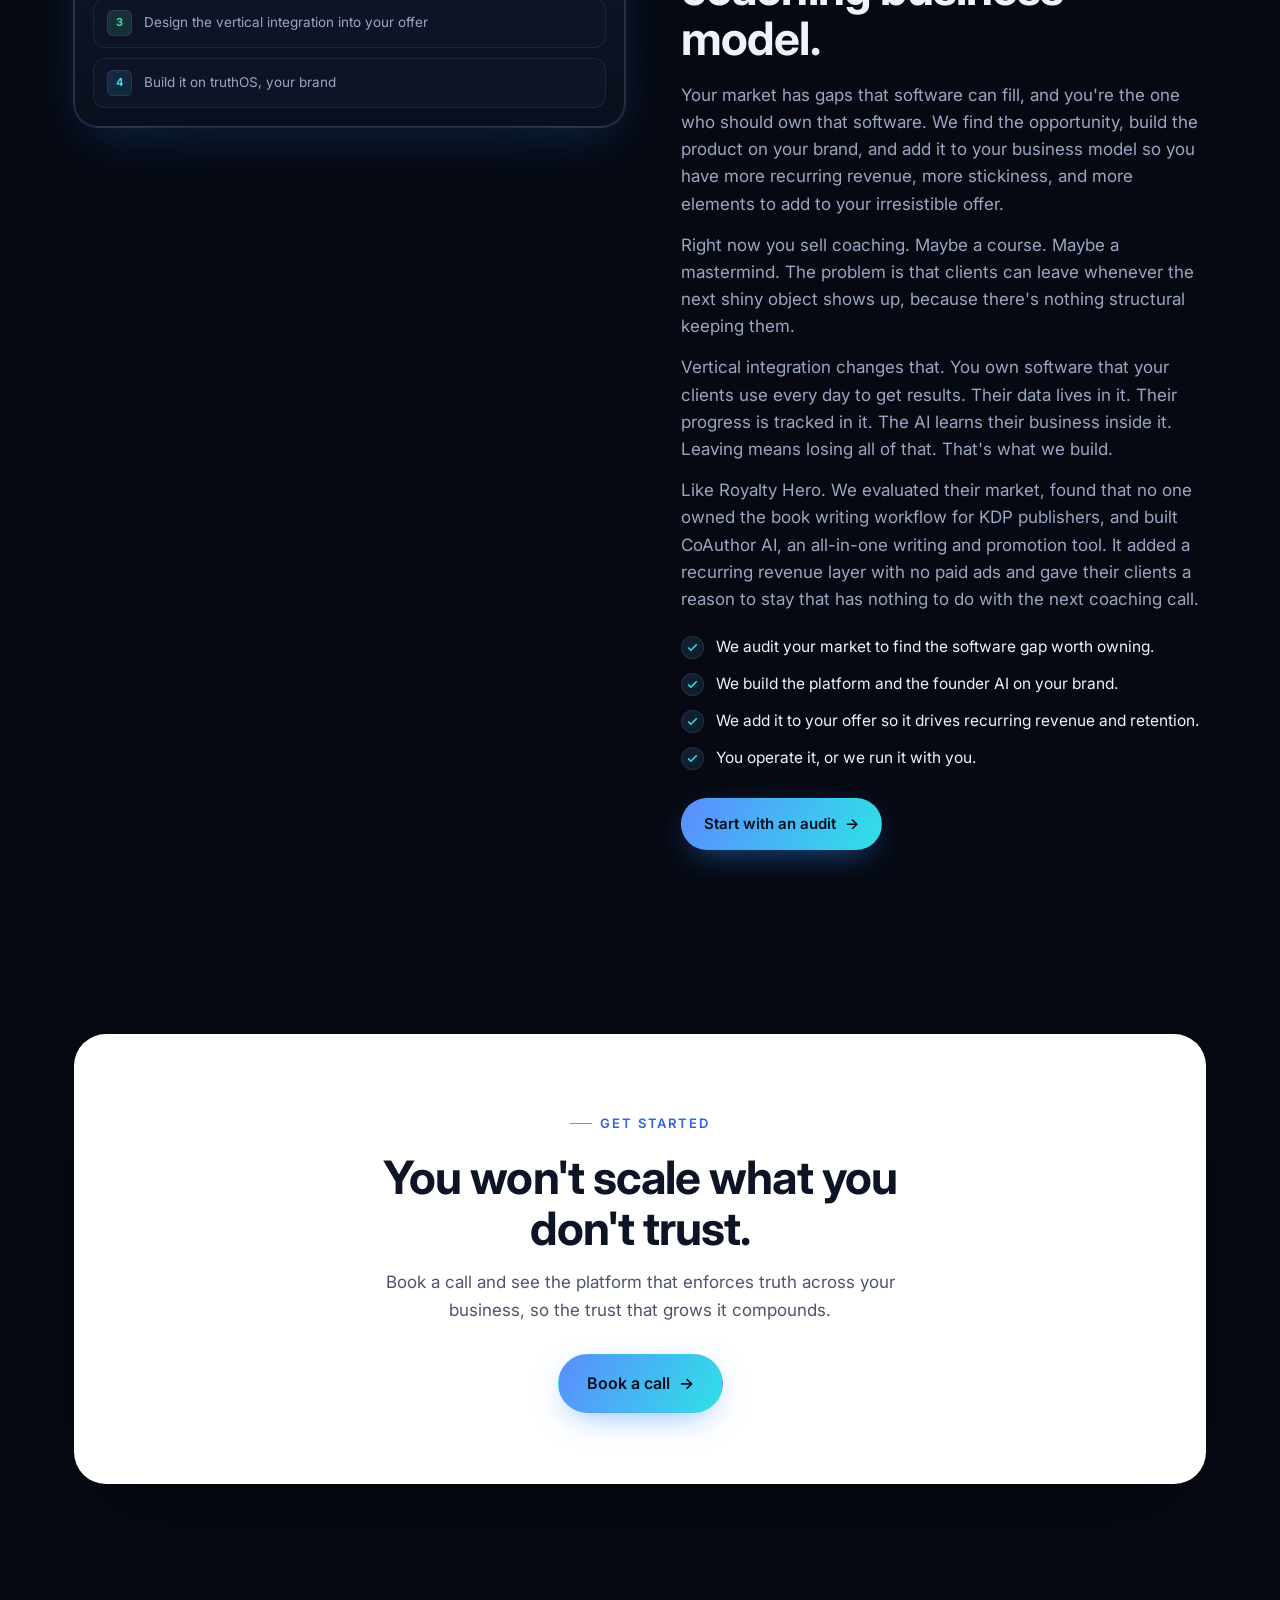
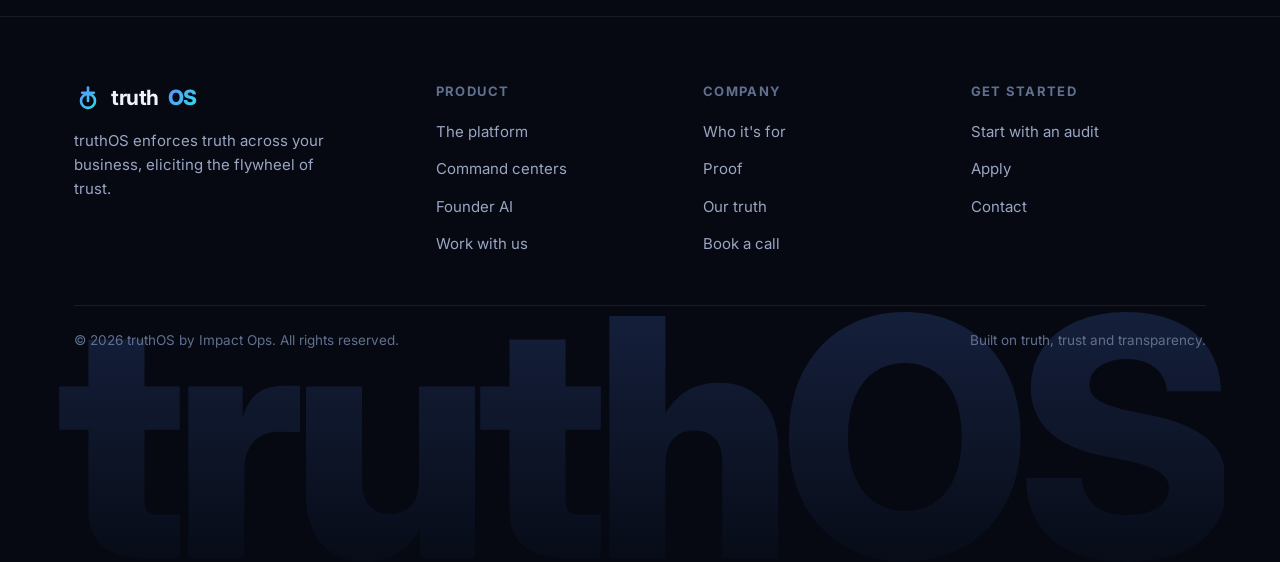
==== commit d7bce9e4: "Add Jordan Armstrong's real founder photo to the partners band Co-Authored-By: Claude Opus 4.8 (1M c" ====
--- a/website/preview/index.html
+++ b/website/preview/index.html
@@ -317,7 +317,7 @@
 .section-light .faint { color: #6b7488; }
 /* founder quote on white partners band */
 .founder-quote { display: flex; align-items: center; gap: 20px; justify-content: center; max-width: 780px; margin: 0 auto 34px; text-align: left; }
-.founder-photo { width: 86px; height: 86px; border-radius: 50%; object-fit: cover; flex: none; border: 2px solid rgba(13,20,38,0.08); box-shadow: 0 12px 30px -14px rgba(0,0,0,0.4); background: #e9ecf3; }
+.founder-photo { width: 92px; height: 92px; border-radius: 50%; object-fit: cover; object-position: center 22%; flex: none; border: 2px solid rgba(13,20,38,0.08); box-shadow: 0 12px 30px -14px rgba(0,0,0,0.4); background: #e9ecf3; }
 .founder-says { color: #0d1426; font-weight: 700; font-size: clamp(17px, 2vw, 21px); line-height: 1.4; }
 @media (max-width: 560px) { .founder-quote { flex-direction: column; text-align: center; gap: 14px; } }
 
@@ -690,8 +690,7 @@
     <section class="section-sm section-light">
       <div class="wrap center">
         <div class="founder-quote">
-          <!-- TODO: replace assets/founder.svg with a real photo of Jordan (assets/founder.jpg) -->
-          <img class="founder-photo" src="assets/founder.svg" alt="Jordan, founder of Impact Ops" />
+          <img class="founder-photo" src="assets/founder.jpg" alt="Jordan Armstrong, founder of Impact Ops" />
           <p class="founder-says">We have used truthOS software to run products and full operating systems for the following companies:</p>
         </div>
         <div class="logos">
